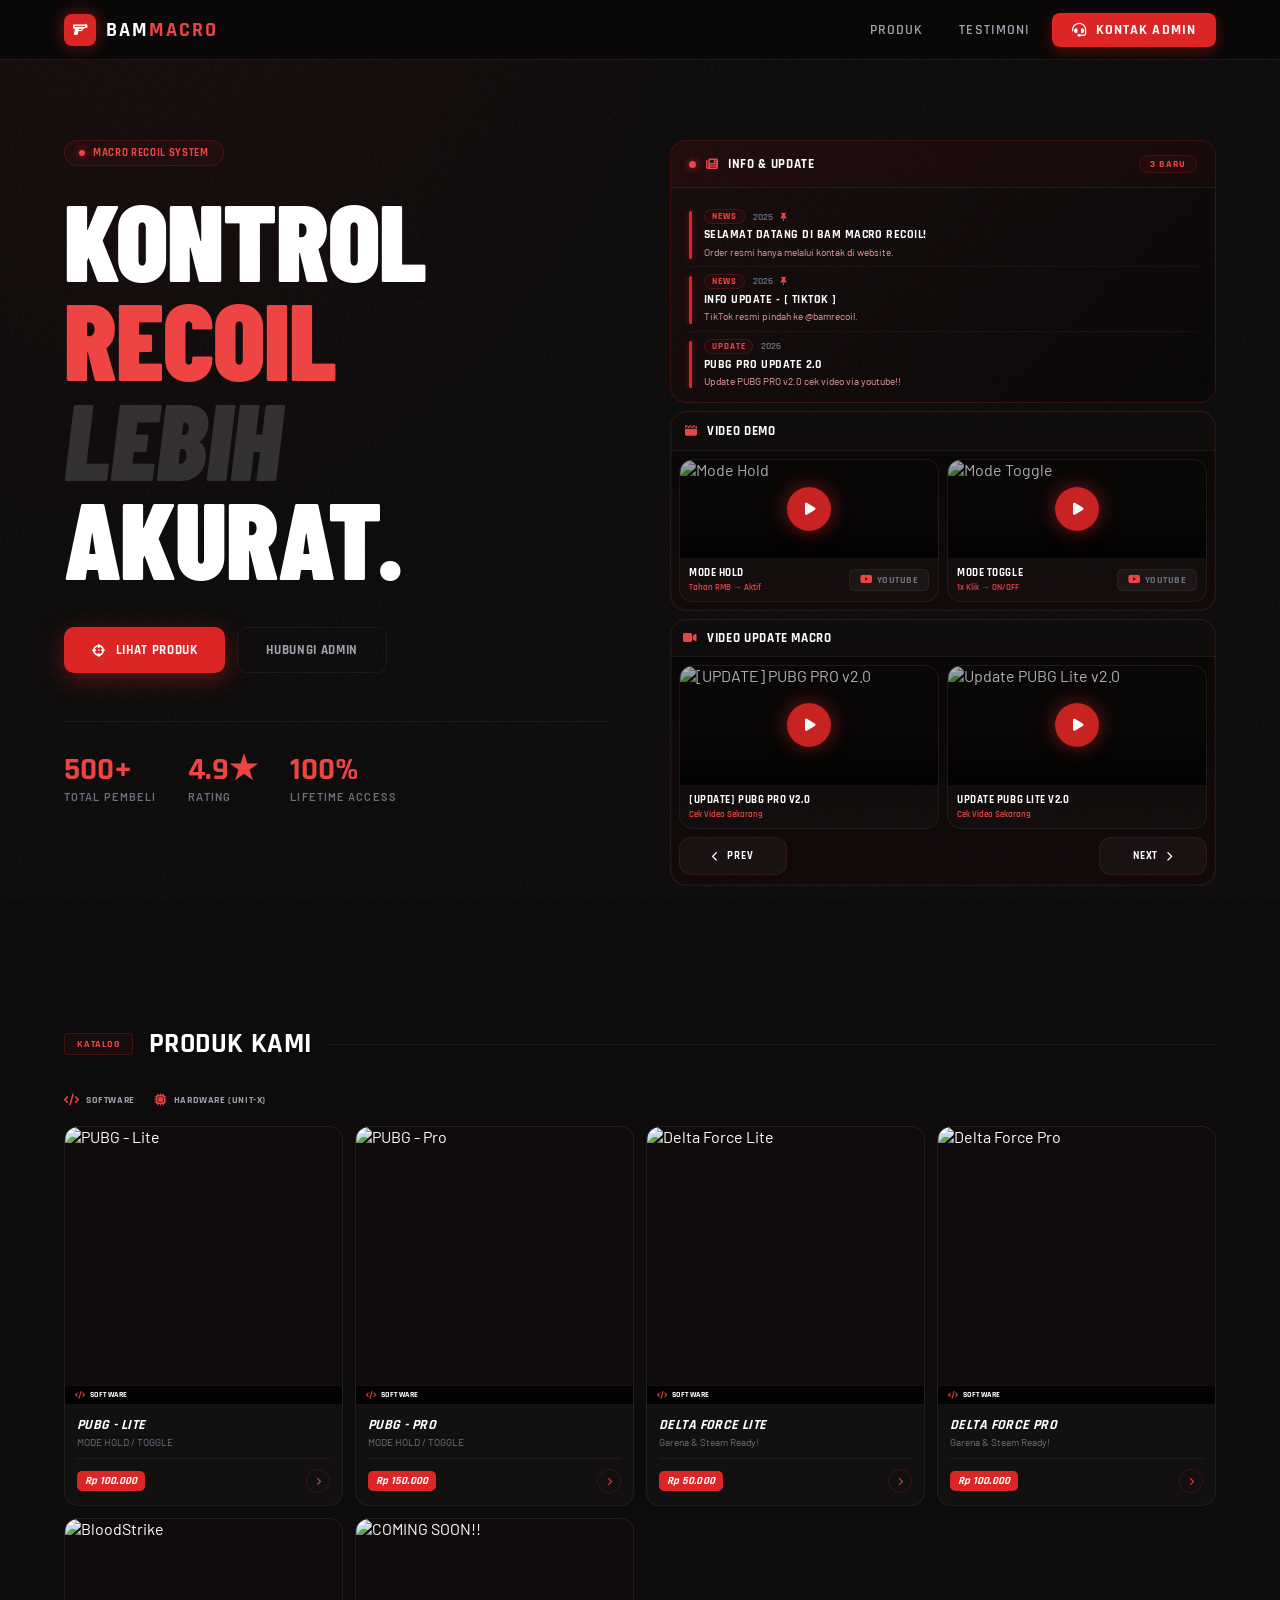
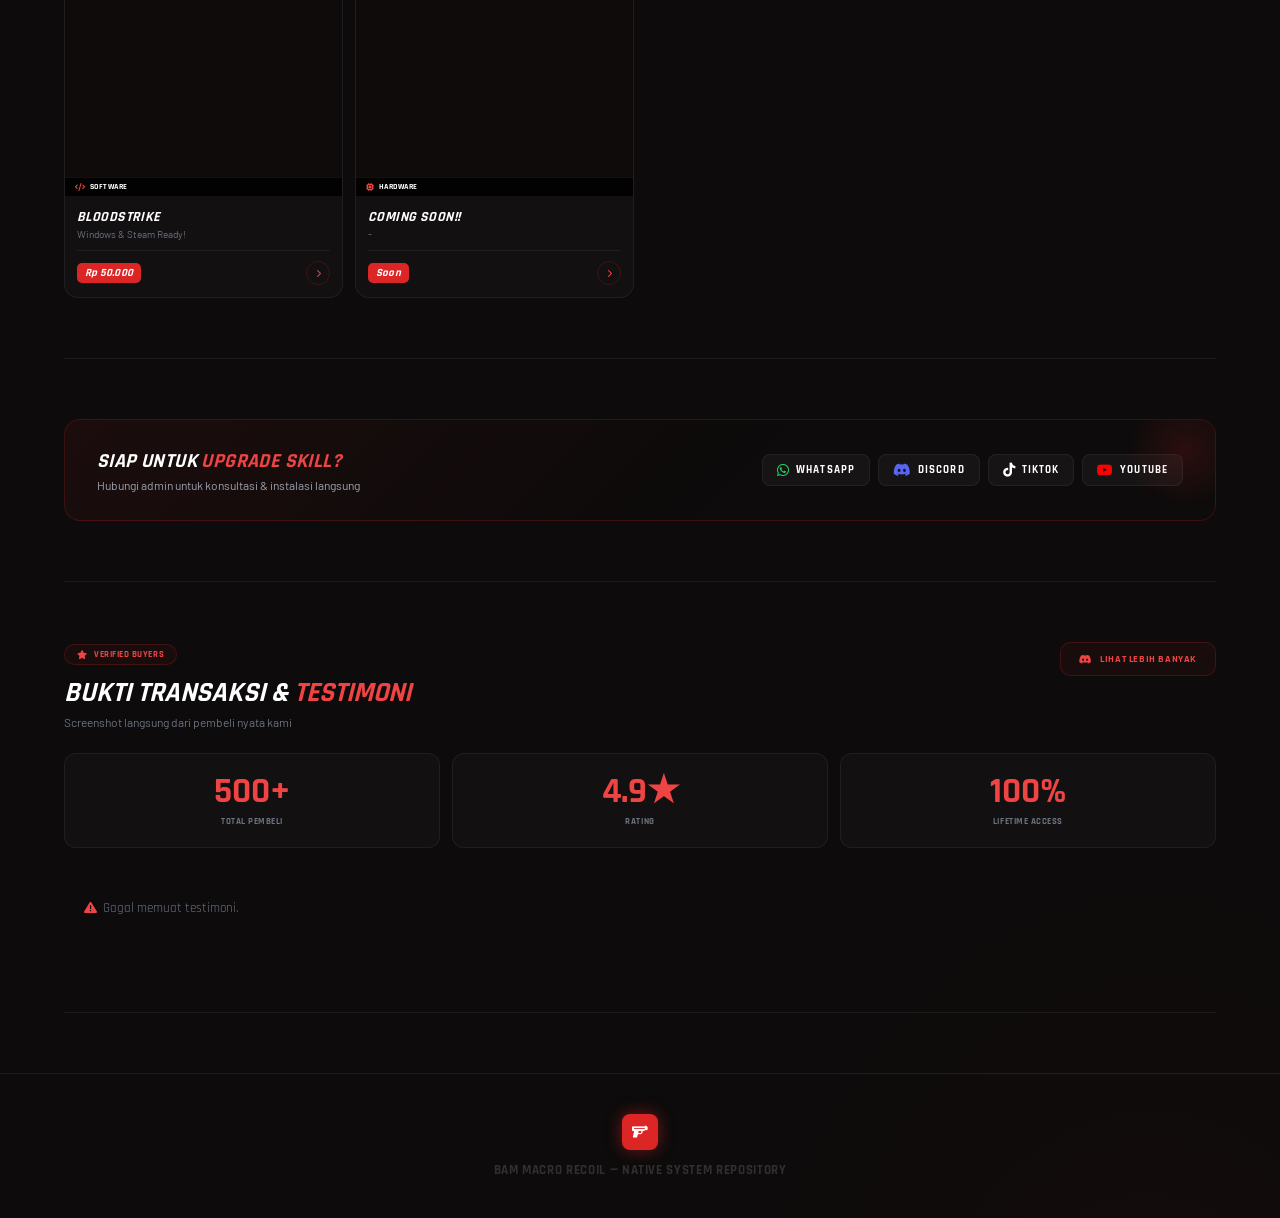
==== index.html @ c399d3e1 "Add files via upload" ====
<!DOCTYPE html>
<html lang="id">
<head>
    <meta charset="UTF-8">
    <meta name="viewport" content="width=device-width, initial-scale=1.0">
    <title>BAM MACRO RECOIL</title>
    <link rel="stylesheet" href="https://cdnjs.cloudflare.com/ajax/libs/font-awesome/6.5.1/css/all.min.css">
    <link rel="preconnect" href="https://fonts.googleapis.com">
    <link href="https://fonts.googleapis.com/css2?family=Rajdhani:wght@400;500;600;700&family=Barlow+Condensed:ital,wght@0,400;0,700;0,900;1,400;1,700;1,900&family=Barlow:wght@400;500;600;700&display=swap" rel="stylesheet">
    <style>
        :root {
            --bg:        #0d0b0b;
            --bg2:       #120e0e;
            --bg3:       #1a1010;
            --red:       #dc2626;
            --red-bright:#ef4444;
            --red-dim:   #991b1b;
            --red-glow:  rgba(220,38,38,0.18);
            --red-border:rgba(220,38,38,0.22);
            --red-subtle:rgba(220,38,38,0.06);
            --white:     #ffffff;
            --gray:      #9ca3af;
            --gray-dim:  #6b7280;
            --card-bg:   rgba(255,255,255,0.025);
            --border:    rgba(255,255,255,0.06);
        }

        * { box-sizing: border-box; margin: 0; padding: 0; }

        html { scroll-behavior: smooth; }

        body {
            background-color: var(--bg);
            background-image:
                radial-gradient(ellipse 80% 50% at 10% -10%, rgba(220,38,38,0.08) 0%, transparent 60%),
                radial-gradient(ellipse 60% 40% at 90% 110%, rgba(153,27,27,0.06) 0%, transparent 60%);
            color: var(--white);
            font-family: 'Barlow', sans-serif;
            min-height: 100vh;
            overflow-x: hidden;
        }

        /* ── NOISE TEXTURE OVERLAY ── */
        body::before {
            content: '';
            position: fixed;
            inset: 0;
            background-image: url("data:image/svg+xml,%3Csvg viewBox='0 0 256 256' xmlns='http://www.w3.org/2000/svg'%3E%3Cfilter id='n'%3E%3CfeTurbulence type='fractalNoise' baseFrequency='0.9' numOctaves='4' stitchTiles='stitch'/%3E%3C/filter%3E%3Crect width='100%25' height='100%25' filter='url(%23n)' opacity='1'/%3E%3C/svg%3E");
            opacity: 0.03;
            pointer-events: none;
            z-index: 0;
        }

        /* ── TYPOGRAPHY ── */
        .font-display { font-family: 'Rajdhani', sans-serif; }

        /* ── NAVBAR ── */
        nav {
            position: fixed;
            top: 0; left: 0; right: 0;
            z-index: 100;
            height: 60px;
            display: flex;
            align-items: center;
            background: rgba(10, 8, 8, 0.92);
            backdrop-filter: blur(20px);
            border-bottom: 1px solid var(--red-border);
        }

        .nav-inner {
            max-width: 1200px;
            margin: 0 auto;
            padding: 0 24px;
            width: 100%;
            display: flex;
            align-items: center;
            justify-content: space-between;
        }

        .nav-logo {
            display: flex;
            align-items: center;
            gap: 10px;
            text-decoration: none;
        }

        .logo-icon {
            width: 32px; height: 32px;
            background: var(--red);
            border-radius: 8px;
            display: flex; align-items: center; justify-content: center;
            box-shadow: 0 0 16px rgba(220,38,38,0.5);
        }

        .logo-text {
            font-family: 'Rajdhani', sans-serif;
            font-weight: 700;
            font-size: 20px;
            letter-spacing: 0.1em;
            text-transform: uppercase;
            color: #fff;
        }

        .logo-text span { color: var(--red-bright); }

        .nav-links {
            display: flex;
            align-items: center;
            gap: 8px;
        }

        .nav-link {
            font-family: 'Rajdhani', sans-serif;
            font-weight: 600;
            font-size: 14px;
            letter-spacing: 0.08em;
            text-transform: uppercase;
            color: var(--gray);
            text-decoration: none;
            padding: 6px 14px;
            border-radius: 6px;
            transition: all 0.2s;
        }

        .nav-link:hover { color: #fff; background: rgba(255,255,255,0.05); }

        .nav-cta {
            font-family: 'Rajdhani', sans-serif;
            font-weight: 700;
            font-size: 14px;
            letter-spacing: 0.08em;
            text-transform: uppercase;
            background: var(--red);
            color: #fff;
            border: none;
            padding: 8px 20px;
            border-radius: 8px;
            cursor: pointer;
            transition: all 0.2s;
            display: flex; align-items: center; gap: 8px;
            box-shadow: 0 4px 14px rgba(220,38,38,0.35);
        }

        .nav-cta:hover {
            background: var(--red-bright);
            box-shadow: 0 4px 20px rgba(220,38,38,0.5);
            transform: translateY(-1px);
        }

        /* ── HERO ── */
        .hero {
            position: relative;
            padding: 140px 24px 80px;
            max-width: 1200px;
            margin: 0 auto;
            display: grid;
            grid-template-columns: 1fr 1fr;
            gap: 60px;
            align-items: start;
        }

        @media (max-width: 768px) {
            .hero { grid-template-columns: 1fr; padding: 100px 16px 60px; gap: 40px; }
            .hero-visual { display: none; }
            nav .nav-link { display: none; }
        }

        .hero-eyebrow {
            display: inline-flex;
            align-items: center;
            gap: 8px;
            font-family: 'Rajdhani', sans-serif;
            font-weight: 700;
            font-size: 11px;
            letter-spacing: 0.06em;
            text-transform: uppercase;
            color: var(--red-bright);
            background: var(--red-subtle);
            border: 1px solid var(--red-border);
            padding: 5px 14px;
            border-radius: 99px;
            margin-bottom: 24px;
        }

        .hero-eyebrow .dot {
            width: 6px; height: 6px;
            border-radius: 50%;
            background: var(--red-bright);
            box-shadow: 0 0 8px var(--red);
            animation: blink 1.4s ease infinite;
        }

        @keyframes blink { 0%,100%{opacity:1} 50%{opacity:0.3} }

        .hero-title {
            font-family: 'Barlow Condensed', sans-serif;
            font-weight: 900;
            font-size: clamp(62px, 8.5vw, 108px);
            line-height: 0.92;
            text-transform: uppercase;
            letter-spacing: -0.01em;
            margin-bottom: 40px;
        }

        .hero-title .line-red { color: var(--red-bright); display: block; }
        .hero-title .line-dim { color: rgba(255,255,255,0.15); display: block; font-style: italic; }

        .hero-desc {
            font-size: 15px;
            line-height: 1.7;
            color: var(--gray);
            margin-bottom: 0;
            max-width: 420px;
        }

        .hero-actions {
            display: flex;
            gap: 12px;
            flex-wrap: wrap;
        }

        .btn-primary {
            font-family: 'Rajdhani', sans-serif;
            font-weight: 700;
            font-size: 13px;
            letter-spacing: 0.05em;
            text-transform: uppercase;
            background: var(--red);
            color: #fff;
            border: none;
            padding: 14px 28px;
            border-radius: 10px;
            cursor: pointer;
            transition: all 0.2s;
            display: flex; align-items: center; gap: 10px;
            box-shadow: 0 6px 24px rgba(220,38,38,0.4);
        }

        .btn-primary:hover {
            background: var(--red-bright);
            transform: translateY(-2px);
            box-shadow: 0 8px 30px rgba(220,38,38,0.55);
        }

        .btn-ghost {
            font-family: 'Rajdhani', sans-serif;
            font-weight: 700;
            font-size: 13px;
            letter-spacing: 0.05em;
            text-transform: uppercase;
            background: transparent;
            color: var(--gray);
            border: 1px solid var(--border);
            padding: 14px 28px;
            border-radius: 10px;
            cursor: pointer;
            transition: all 0.2s;
        }

        .btn-ghost:hover { border-color: rgba(255,255,255,0.2); color: #fff; }

        .hero-stats {
            display: flex;
            gap: 32px;
            margin-top: 48px;
            padding-top: 32px;
            border-top: 1px solid var(--border);
        }

        .hero-stat-num {
            font-family: 'Rajdhani', sans-serif;
            font-weight: 700;
            font-size: 32px;
            color: var(--red-bright);
            line-height: 1;
        }

        .hero-stat-label {
            font-size: 11px;
            color: var(--gray-dim);
            text-transform: uppercase;
            letter-spacing: 0.1em;
            font-weight: 600;
            margin-top: 4px;
        }

        /* Hero Visual */
        .hero-visual {
            position: relative;
            display: flex;
            align-items: center;
            justify-content: center;
        }

        .hero-visual-ring {
            width: 420px; height: 420px;
            border-radius: 50%;
            border: 1px solid var(--red-border);
            position: relative;
            display: flex; align-items: center; justify-content: center;
            animation: spin 20s linear infinite;
        }

        @keyframes spin { to { transform: rotate(360deg); } }

        .hero-visual-ring::before {
            content: '';
            position: absolute;
            inset: 20px;
            border-radius: 50%;
            border: 1px dashed rgba(220,38,38,0.1);
        }

        .hero-visual-center {
            width: 260px; height: 260px;
            border-radius: 50%;
            background: radial-gradient(circle, rgba(220,38,38,0.12) 0%, transparent 70%);
            border: 1px solid var(--red-border);
            display: flex; align-items: center; justify-content: center;
            animation: spin 20s linear infinite reverse;
            flex-direction: column;
            gap: 8px;
        }

        .hero-visual-icon {
            font-size: 56px;
            color: var(--red);
            text-shadow: 0 0 30px rgba(220,38,38,0.6);
        }

        .hero-visual-label {
            font-family: 'Rajdhani', sans-serif;
            font-weight: 700;
            font-size: 11px;
            letter-spacing: 0.08em;
            text-transform: uppercase;
            color: var(--red-bright);
        }

        .hero-orbit-dot {
            position: absolute;
            width: 10px; height: 10px;
            border-radius: 50%;
            background: var(--red);
            box-shadow: 0 0 12px var(--red);
        }

        /* ── MAIN CONTAINER ── */
        .container {
            max-width: 1200px;
            margin: 0 auto;
            padding: 0 24px;
            position: relative;
            z-index: 1;
        }

        /* ── SECTION HEADER ── */
        .section-header {
            display: flex;
            align-items: center;
            gap: 16px;
            margin-bottom: 32px;
        }

        .section-tag {
            font-family: 'Rajdhani', sans-serif;
            font-weight: 700;
            font-size: 10px;
            letter-spacing: 0.08em;
            text-transform: uppercase;
            color: var(--red-bright);
            background: var(--red-subtle);
            border: 1px solid var(--red-border);
            padding: 4px 12px;
            border-radius: 4px;
        }

        .section-title {
            font-family: 'Rajdhani', sans-serif;
            font-weight: 700;
            font-size: 28px;
            text-transform: uppercase;
            letter-spacing: 0.02em;
        }

        .section-line {
            flex: 1;
            height: 1px;
            background: var(--border);
        }

        /* ── DIVIDER ── */
        .divider {
            border: none;
            border-top: 1px solid var(--border);
            margin: 0;
        }

        /* ── SECTION WRAPPER ── */
        .section {
            padding: 60px 0;
            border-bottom: 1px solid var(--border);
        }

        /* ── ACCORDION ── */
        .accordion {
            border: 1px solid var(--red-border);
            border-radius: 12px;
            overflow: hidden;
            margin-bottom: 8px;
        }

        .accordion-trigger {
            width: 100%;
            background: var(--red-subtle);
            border: none;
            padding: 14px 18px;
            display: flex;
            align-items: center;
            justify-content: space-between;
            cursor: pointer;
            transition: background 0.2s;
        }

        .accordion-trigger:hover { background: rgba(220,38,38,0.09); }

        .accordion-trigger-left {
            display: flex;
            align-items: center;
            gap: 10px;
        }

        .accordion-trigger-left span {
            font-family: 'Rajdhani', sans-serif;
            font-weight: 700;
            font-size: 12px;
            letter-spacing: 0.06em;
            text-transform: uppercase;
            color: #fff;
        }

        .acc-icon { color: var(--red-bright); font-size: 11px; }
        .acc-chevron { color: #6b7280; font-size: 10px; transition: transform 0.3s; }

        .acc-badge {
            font-size: 8px;
            font-weight: 700;
            padding: 2px 8px;
            border-radius: 99px;
            background: var(--red-subtle);
            border: 1px solid var(--red-border);
            color: var(--red-bright);
            font-family: 'Rajdhani', sans-serif;
            letter-spacing: 0.1em;
            text-transform: uppercase;
        }

        .accordion-body {
            display: none;
            border-top: 1px solid var(--red-border);
        }

        /* ── PRODUCT GRID ── */
        .product-grid {
            display: grid;
            grid-template-columns: repeat(2, 1fr);
            gap: 12px;
        }

        @media (min-width: 640px) { .product-grid { grid-template-columns: repeat(3, 1fr); } }
        @media (min-width: 1024px) { .product-grid { grid-template-columns: repeat(4, 1fr); } }

        .product-card {
            background: var(--card-bg);
            border: 1px solid var(--border);
            border-radius: 14px;
            overflow: hidden;
            cursor: pointer;
            transition: all 0.25s ease;
            position: relative;
        }

        .product-card::before {
            content: '';
            position: absolute;
            inset: 0;
            border-radius: 14px;
            opacity: 0;
            background: linear-gradient(135deg, rgba(220,38,38,0.08) 0%, transparent 60%);
            transition: opacity 0.25s;
            pointer-events: none;
            z-index: 1;
        }

        .product-card:hover {
            border-color: var(--red-border);
            transform: translateY(-4px);
            box-shadow: 0 12px 40px rgba(220,38,38,0.12);
        }

        .product-card:hover::before { opacity: 1; }

        .product-img-wrap {
            width: 100%;
            aspect-ratio: 1;
            overflow: hidden;
            background: #0f0b0b;
            position: relative;
        }

        .product-img-wrap img {
            width: 100%; height: 100%;
            object-fit: cover;
            transition: transform 0.4s ease;
        }

        .product-card:hover .product-img-wrap img { transform: scale(1.07); }

        .product-type-strip {
            position: absolute;
            bottom: 0; left: 0; right: 0;
            padding: 4px 10px;
            display: flex; align-items: center; gap: 5px;
            backdrop-filter: blur(8px);
            background: rgba(0,0,0,0.75);
            border-top: 1px solid rgba(255,255,255,0.06);
        }

        .product-type-strip span {
            font-family: 'Rajdhani', sans-serif;
            font-weight: 700;
            font-size: 8px;
            letter-spacing: 0.06em;
            text-transform: uppercase;
            color: #fff;
        }

        .product-body { padding: 12px; }

        .product-name {
            font-family: 'Rajdhani', sans-serif;
            font-weight: 700;
            font-size: 14px;
            text-transform: uppercase;
            letter-spacing: 0.03em;
            color: #fff;
            margin-bottom: 2px;
            font-style: italic;
        }

        .product-subtitle {
            font-size: 10px;
            color: var(--gray-dim);
            margin-bottom: 10px;
        }

        .product-footer {
            display: flex;
            align-items: center;
            justify-content: space-between;
            padding-top: 10px;
            border-top: 1px solid var(--border);
        }

        .product-price {
            font-family: 'Rajdhani', sans-serif;
            font-weight: 700;
            font-size: 11px;
            letter-spacing: 0.02em;
            background: var(--red);
            color: #fff;
            padding: 3px 8px;
            border-radius: 5px;
            font-style: italic;
        }

        .product-arrow {
            width: 24px; height: 24px;
            border: 1px solid var(--red-border);
            border-radius: 50%;
            display: flex; align-items: center; justify-content: center;
            color: var(--red-bright);
            font-size: 8px;
            transition: all 0.2s;
        }

        .product-card:hover .product-arrow {
            background: var(--red);
            border-color: var(--red);
            color: #fff;
        }

        /* ── UPGRADE CTA BANNER ── */
        .upgrade-banner {
            display: flex;
            flex-direction: column;
            gap: 16px;
            align-items: flex-start;
            padding: 28px 32px;
            border-radius: 16px;
            background: linear-gradient(135deg, rgba(220,38,38,0.07) 0%, transparent 60%);
            border: 1px solid var(--red-border);
            position: relative;
            overflow: hidden;
        }

        @media (min-width: 640px) {
            .upgrade-banner { flex-direction: row; align-items: center; justify-content: space-between; }
        }

        .upgrade-banner::before {
            content: '';
            position: absolute;
            top: -30px; right: -30px;
            width: 120px; height: 120px;
            border-radius: 50%;
            background: radial-gradient(circle, rgba(220,38,38,0.15) 0%, transparent 70%);
        }

        .upgrade-title {
            font-family: 'Rajdhani', sans-serif;
            font-weight: 700;
            font-size: 20px;
            text-transform: uppercase;
            font-style: italic;
            letter-spacing: 0.02em;
        }

        .upgrade-title span { color: var(--red-bright); }
        .upgrade-sub { font-size: 12px; color: var(--gray); margin-top: 4px; }

        .social-pills {
            display: flex;
            flex-wrap: wrap;
            gap: 8px;
        }

        .social-pill {
            display: flex;
            align-items: center;
            gap: 7px;
            padding: 8px 14px;
            border-radius: 8px;
            background: rgba(255,255,255,0.04);
            border: 1px solid var(--border);
            cursor: pointer;
            transition: all 0.2s;
        }

        .social-pill:hover {
            border-color: var(--red-border);
            background: var(--red-subtle);
            transform: translateY(-1px);
        }

        .social-pill span {
            font-family: 'Rajdhani', sans-serif;
            font-weight: 700;
            font-size: 11px;
            letter-spacing: 0.1em;
            text-transform: uppercase;
            color: #fff;
        }

        /* ── STATS GRID ── */
        .stats-grid {
            display: grid;
            grid-template-columns: repeat(3, 1fr);
            gap: 12px;
            margin-bottom: 32px;
        }

        .stat-card {
            padding: 20px;
            border-radius: 12px;
            text-align: center;
            background: var(--card-bg);
            border: 1px solid var(--border);
            transition: border-color 0.2s;
        }

        .stat-card:hover { border-color: var(--red-border); }

        .stat-num {
            font-family: 'Rajdhani', sans-serif;
            font-weight: 700;
            font-size: 36px;
            color: var(--red-bright);
            line-height: 1;
        }

        .stat-label {
            font-family: 'Rajdhani', sans-serif;
            font-weight: 700;
            font-size: 9px;
            letter-spacing: 0.06em;
            text-transform: uppercase;
            color: var(--gray-dim);
            margin-top: 6px;
        }

        /* ── TESTIMONIAL SCROLL ── */
        .testi-scroll {
            display: flex;
            gap: 14px;
            overflow-x: auto;
            padding-bottom: 16px;
            scroll-snap-type: x mandatory;
            scrollbar-width: thin;
            scrollbar-color: var(--red-dim) transparent;
        }

        .testi-scroll::-webkit-scrollbar { height: 4px; }
        .testi-scroll::-webkit-scrollbar-thumb { background: var(--red-dim); border-radius: 10px; }

        .testi-card {
            min-width: 220px;
            max-width: 220px;
            height: 190px;
            flex-shrink: 0;
            scroll-snap-align: start;
            border-radius: 12px;
            overflow: hidden;
            border: 1px solid var(--border);
            position: relative;
            cursor: pointer;
            transition: all 0.25s ease;
        }

        .testi-card:hover {
            border-color: var(--red-border);
            transform: scale(1.02);
        }

        .testi-card img {
            width: 100%;
            height: 100%;
            object-fit: cover;
            object-position: top;
        }

        .testi-overlay {
            position: absolute;
            inset: 0;
            background: linear-gradient(to top, rgba(0,0,0,0.8) 0%, transparent 55%);
            pointer-events: none;
        }

        .testi-info {
            position: absolute;
            bottom: 0; left: 0; right: 0;
            padding: 10px 12px;
        }

        .testi-verified {
            display: flex;
            align-items: center;
            gap: 5px;
            margin-bottom: 4px;
        }

        .testi-verified-dot {
            width: 5px; height: 5px;
            border-radius: 50%;
            background: var(--red-bright);
            box-shadow: 0 0 6px var(--red);
        }

        .testi-verified span {
            font-family: 'Rajdhani', sans-serif;
            font-weight: 700;
            font-size: 8px;
            letter-spacing: 0.06em;
            text-transform: uppercase;
            color: #fff;
        }

        .testi-stars { display: flex; gap: 2px; }

        .testi-zoom {
            position: absolute;
            top: 10px; right: 10px;
            width: 26px; height: 26px;
            background: rgba(0,0,0,0.6);
            border-radius: 7px;
            display: flex; align-items: center; justify-content: center;
            border: 1px solid rgba(255,255,255,0.1);
        }

        /* ── LIGHTBOX ── */
        .lightbox {
            position: fixed;
            inset: 0;
            background: rgba(0,0,0,0.97);
            z-index: 200;
            display: none;
            align-items: center;
            justify-content: center;
            cursor: zoom-out;
        }

        .lightbox.active { display: flex; }

        .lightbox img {
            max-width: 90%;
            max-height: 88vh;
            border-radius: 10px;
        }

        /* ── FOOTER ── */
        footer {
            padding: 40px 24px;
            text-align: center;
            border-top: 1px solid var(--red-border);
        }

        .footer-brand {
            font-family: 'Rajdhani', sans-serif;
            font-weight: 700;
            font-size: 13px;
            letter-spacing: 0.05em;
            text-transform: uppercase;
            color: rgba(255,255,255,0.15);
        }

        /* ── MODAL BASE ── */
        .modal-overlay {
            position: fixed;
            inset: 0;
            z-index: 110;
            background: rgba(0,0,0,0.93);
            backdrop-filter: blur(12px);
            display: none;
            align-items: center;
            justify-content: center;
            padding: 16px;
            overflow-y: auto;
        }

        .modal-overlay.open { display: flex; }

        @keyframes modalIn {
            from { opacity: 0; transform: translateY(20px) scale(0.97); }
            to   { opacity: 1; transform: none; }
        }

        .modal-box {
            background: #150f0f;
            border: 1px solid var(--red-border);
            border-radius: 18px;
            overflow: hidden;
            width: 100%;
            max-width: 560px;
            position: relative;
            animation: modalIn 0.3s ease;
            my: auto;
        }

        .modal-close {
            position: absolute;
            top: 14px; right: 14px;
            z-index: 10;
            width: 32px; height: 32px;
            border-radius: 50%;
            background: rgba(255,255,255,0.06);
            border: 1px solid var(--red-border);
            color: #fff;
            font-size: 12px;
            cursor: pointer;
            display: flex; align-items: center; justify-content: center;
            transition: all 0.2s;
        }

        .modal-close:hover { background: var(--red); }

        /* Detail Modal specifics */
        .modal-header {
            padding: 20px 20px 16px;
            border-bottom: 1px solid var(--border);
            display: flex;
            align-items: flex-start;
            justify-content: space-between;
        }

        .modal-tag-pill {
            display: inline-block;
            font-family: 'Rajdhani', sans-serif;
            font-weight: 700;
            font-size: 9px;
            letter-spacing: 0.06em;
            text-transform: uppercase;
            padding: 3px 10px;
            border-radius: 99px;
            background: var(--red-subtle);
            border: 1px solid var(--red-border);
            color: var(--red-bright);
            margin-bottom: 6px;
        }

        .modal-title {
            font-family: 'Rajdhani', sans-serif;
            font-weight: 700;
            font-size: 20px;
            text-transform: uppercase;
            font-style: italic;
            letter-spacing: 0.02em;
        }

        .modal-price {
            font-family: 'Rajdhani', sans-serif;
            font-weight: 700;
            font-size: 18px;
            color: var(--red-bright);
            font-style: italic;
            white-space: nowrap;
        }

        .modal-lifetime {
            display: flex;
            align-items: center;
            gap: 5px;
            justify-content: flex-end;
            margin-top: 4px;
        }

        .modal-lifetime span {
            font-family: 'Rajdhani', sans-serif;
            font-weight: 700;
            font-size: 8px;
            letter-spacing: 0.06em;
            text-transform: uppercase;
            color: var(--red-bright);
        }

        .modal-video-wrap { border-bottom: 1px solid var(--border); }

        .modal-info-grid {
            display: grid;
            grid-template-columns: 1fr;
            border-bottom: 1px solid var(--border);
        }

        @media (min-width: 500px) { .modal-info-grid { grid-template-columns: repeat(3,1fr); } }

        .modal-info-col {
            padding: 16px;
            border-bottom: 1px solid var(--border);
        }

        @media (min-width: 500px) {
            .modal-info-col { border-bottom: none; border-right: 1px solid var(--border); }
            .modal-info-col:last-child { border-right: none; }
        }

        .modal-info-label {
            display: flex;
            align-items: center;
            gap: 6px;
            margin-bottom: 10px;
        }

        .modal-info-label span {
            font-family: 'Rajdhani', sans-serif;
            font-weight: 700;
            font-size: 9px;
            letter-spacing: 0.06em;
            text-transform: uppercase;
            color: var(--red-bright);
        }

        .modal-info-text {
            font-size: 11px;
            color: #9ca3af;
            line-height: 1.65;
        }

        .modal-info-list { list-style: none; display: flex; flex-direction: column; gap: 6px; }

        .modal-info-list li {
            display: flex;
            align-items: flex-start;
            gap: 7px;
            font-size: 11px;
            color: #9ca3af;
        }

        .modal-info-list li .ico { color: var(--red-bright); font-size: 8px; margin-top: 2px; }

        .modal-cta {
            padding: 16px;
            display: flex;
            gap: 10px;
        }

        .modal-btn-order {
            flex: 1;
            padding: 12px;
            background: var(--red);
            border: none;
            border-radius: 10px;
            color: #fff;
            font-family: 'Rajdhani', sans-serif;
            font-weight: 700;
            font-size: 12px;
            letter-spacing: 0.05em;
            text-transform: uppercase;
            cursor: pointer;
            transition: all 0.2s;
            display: flex; align-items: center; justify-content: center; gap: 8px;
            box-shadow: 0 4px 16px rgba(220,38,38,0.3);
        }

        .modal-btn-order:hover { background: var(--red-bright); }

        .modal-btn-wa {
            width: 46px;
            border-radius: 10px;
            background: rgba(255,255,255,0.04);
            border: 1px solid var(--border);
            cursor: pointer;
            display: flex; align-items: center; justify-content: center;
            color: #25d366;
            font-size: 18px;
            transition: all 0.2s;
        }

        .modal-btn-wa:hover { background: rgba(37,211,102,0.1); border-color: rgba(37,211,102,0.3); }

        /* Contact Modal */
        .contact-modal-box {
            background: #150f0f;
            border: 1px solid var(--red-border);
            border-radius: 18px;
            padding: 36px;
            width: 100%;
            max-width: 420px;
            position: relative;
            animation: modalIn 0.3s ease;
        }

        .contact-title {
            font-family: 'Rajdhani', sans-serif;
            font-weight: 700;
            font-size: 26px;
            text-transform: uppercase;
            font-style: italic;
            text-align: center;
            margin-bottom: 28px;
        }

        .social-link-row {
            display: flex;
            align-items: center;
            gap: 14px;
            padding: 14px 18px;
            border-radius: 12px;
            background: var(--card-bg);
            border: 1px solid var(--border);
            cursor: pointer;
            transition: all 0.2s;
            margin-bottom: 10px;
        }

        .social-link-row:hover {
            background: var(--red-subtle);
            border-color: var(--red-border);
            transform: translateX(4px);
        }

        .social-link-icon {
            width: 38px; height: 38px;
            border-radius: 10px;
            display: flex; align-items: center; justify-content: center;
            font-size: 18px;
            flex-shrink: 0;
        }

        .social-link-name {
            font-family: 'Rajdhani', sans-serif;
            font-weight: 700;
            font-size: 13px;
            letter-spacing: 0.08em;
            text-transform: uppercase;
            color: #fff;
        }

        /* ── NEWS CARDS ── */
        .news-item {
            border-radius: 12px;
            overflow: hidden;
            border: 1px solid var(--red-border);
            background: linear-gradient(135deg, var(--red-subtle) 0%, rgba(0,0,0,0.3) 100%);
            padding: 14px 16px;
            position: relative;
            margin-bottom: 8px;
        }

        .news-item::before {
            content: '';
            position: absolute;
            left: 0; top: 0; bottom: 0;
            width: 3px;
            background: var(--red);
            box-shadow: 0 0 8px rgba(220,38,38,0.6);
        }

        .news-item.pinned { padding-left: 20px; }

        .news-top {
            display: flex;
            align-items: center;
            justify-content: space-between;
            margin-bottom: 10px;
        }

        .news-tag-pill {
            display: inline-flex;
            align-items: center;
            gap: 5px;
            font-family: 'Rajdhani', sans-serif;
            font-weight: 700;
            font-size: 8px;
            letter-spacing: 0.06em;
            text-transform: uppercase;
            padding: 3px 10px;
            border-radius: 99px;
            background: var(--red-subtle);
            border: 1px solid var(--red-border);
            color: var(--red-bright);
        }

        .news-date {
            font-family: 'Rajdhani', sans-serif;
            font-weight: 700;
            font-size: 10px;
            color: var(--red-bright);
        }

        .news-pinned-badge {
            display: inline-flex;
            align-items: center;
            gap: 4px;
            font-family: 'Rajdhani', sans-serif;
            font-weight: 700;
            font-size: 8px;
            letter-spacing: 0.05em;
            text-transform: uppercase;
            padding: 2px 8px;
            border-radius: 99px;
            background: var(--red-subtle);
            border: 1px solid var(--red-border);
            color: var(--red-bright);
        }

        .news-title {
            font-family: 'Rajdhani', sans-serif;
            font-weight: 700;
            font-size: 15px;
            text-transform: uppercase;
            font-style: italic;
            color: #fff;
            letter-spacing: 0.02em;
            margin-bottom: 6px;
            line-height: 1.3;
        }

        .news-desc { font-size: 12px; color: #ef9f9f; line-height: 1.6; }

        /* ── TECH GRID ── */
        .tech-features {
            display: grid;
            grid-template-columns: repeat(2, 1fr);
            gap: 8px;
            padding: 16px;
        }

        @media (min-width: 640px) { .tech-features { grid-template-columns: repeat(4, 1fr); } }

        .tech-feature-item {
            display: flex;
            align-items: center;
            gap: 10px;
            padding: 12px;
            border-radius: 10px;
            background: var(--card-bg);
            border: 1px solid var(--border);
        }

        .tech-feature-item i { color: var(--red-bright); font-size: 14px; }

        .tech-feature-title {
            font-family: 'Rajdhani', sans-serif;
            font-weight: 700;
            font-size: 11px;
            text-transform: uppercase;
            color: #fff;
        }

        .tech-feature-sub { font-size: 9px; color: var(--gray-dim); margin-top: 1px; }

        .tech-modes {
            display: grid;
            grid-template-columns: 1fr 1fr;
            gap: 8px;
            padding: 0 16px 16px;
        }

        .tech-mode-card {
            border-radius: 10px;
            overflow: hidden;
            background: var(--card-bg);
            border: 1px solid var(--border);
        }

        .tech-mode-header {
            display: flex;
            align-items: center;
            gap: 8px;
            padding: 10px 12px;
            background: var(--red-subtle);
            border-bottom: 1px solid var(--border);
        }

        .tech-mode-header i { color: var(--red-bright); font-size: 11px; }

        .tech-mode-name {
            font-family: 'Rajdhani', sans-serif;
            font-weight: 700;
            font-size: 11px;
            text-transform: uppercase;
            font-style: italic;
            color: #fff;
            flex: 1;
        }

        .tech-mode-badge {
            font-family: 'Rajdhani', sans-serif;
            font-weight: 700;
            font-size: 7px;
            padding: 2px 7px;
            border-radius: 99px;
            background: var(--red-subtle);
            border: 1px solid var(--red-border);
            color: var(--red-bright);
            letter-spacing: 0.1em;
            text-transform: uppercase;
        }

        .tech-mode-body {
            padding: 10px 12px;
            font-size: 10px;
            color: var(--gray);
            line-height: 1.6;
        }

        /* Macro videos section */
        .macro-video-wrap {
            position: relative;
            width: 100%;
            padding-bottom: 56.25%;
            overflow: hidden;
            background: #000;
        }

        .macro-video-wrap img {
            position: absolute;
            inset: 0; width: 100%; height: 100%;
            object-fit: cover;
            opacity: 0.55;
            transition: opacity 0.25s;
        }

        .macro-video-wrap:hover img { opacity: 0.75; }

        /* Utilities */
        .text-red { color: var(--red-bright); }
        .pulse-dot {
            width: 7px; height: 7px;
            border-radius: 50%;
            background: var(--red-bright);
            box-shadow: 0 0 8px var(--red);
            animation: blink 1.4s ease infinite;
        }

        /* ── HERO HIGHLIGHT STRIP ── */
        .hero-highlight-strip {
            max-width: 1200px;
            margin: 0 auto;
            padding: 0 24px 60px;
            display: none;
            grid-template-columns: 1fr;
            gap: 16px;
        }

        @media (max-width: 768px) {
            .hero-highlight-strip { padding: 0 16px 48px; }
        }

        .highlight-card {
            border-radius: 16px;
            border: 1px solid var(--red-border);
            background: linear-gradient(135deg, rgba(220,38,38,0.05) 0%, rgba(0,0,0,0.3) 100%);
            overflow: hidden;
        }

        .highlight-card-header {
            display: flex;
            align-items: center;
            gap: 10px;
            padding: 14px 18px;
            border-bottom: 1px solid var(--red-border);
            background: rgba(220,38,38,0.04);
        }

        .highlight-card-title {
            font-family: 'Rajdhani', sans-serif;
            font-weight: 700;
            font-size: 13px;
            letter-spacing: 0.05em;
            text-transform: uppercase;
            color: #fff;
            flex: 1;
        }

        .highlight-card-badge {
            font-family: 'Rajdhani', sans-serif;
            font-weight: 700;
            font-size: 10px;
            letter-spacing: 0.1em;
            text-transform: uppercase;
            padding: 2px 10px;
            border-radius: 99px;
            background: var(--red-subtle);
            border: 1px solid var(--red-border);
            color: var(--red-bright);
        }

        .highlight-card-body { padding: 14px 18px; }

        .hero-info-card {
            min-height: 0;
        }

        .hero-side-stack {
            display: flex;
            flex-direction: column;
            height: 100%;
            justify-content: flex-start;
            gap: 8px;
        }

        .hero-mini-demo {
            flex: 0 0 auto;
            border-radius: 16px;
            border: 1px solid rgba(255,255,255,0.08);
            background: linear-gradient(180deg, rgba(9,7,7,0.94) 0%, rgba(18,10,10,0.92) 100%);
            box-shadow: inset 0 0 0 1px rgba(220,38,38,0.08);
            overflow: hidden;
        }

        .hero-mini-demo-header {
            display: flex;
            align-items: center;
            gap: 10px;
            padding: 11px 14px;
            border-bottom: 1px solid rgba(255,255,255,0.06);
            background: rgba(255,255,255,0.02);
        }

        .hero-mini-demo-grid {
            display: grid;
            grid-template-columns: 1fr 1fr;
            gap: 8px;
            padding: 8px;
        }

        .hero-mini-demo-card {
            border-radius: 14px;
            overflow: hidden;
            border: 1px solid rgba(255,255,255,0.06);
            background: rgba(255,255,255,0.02);
            cursor: pointer;
            transition: transform 0.22s ease, border-color 0.22s ease, box-shadow 0.22s ease;
        }

        .hero-mini-demo-card:hover {
            transform: translateY(-2px);
            border-color: rgba(220,38,38,0.32);
            box-shadow: 0 12px 28px rgba(220,38,38,0.12);
        }

        .hero-mini-demo-thumb {
            position: relative;
            width: 100%;
            padding-bottom: 38%;
            overflow: hidden;
            background: #0a0707;
        }

        .hero-mini-demo-thumb img {
            position: absolute;
            inset: 0;
            width: 100%;
            height: 100%;
            object-fit: cover;
            opacity: 0.66;
            transition: transform 0.3s ease, opacity 0.25s ease;
        }

        .hero-mini-demo-card:hover .hero-mini-demo-thumb img {
            transform: scale(1.05);
            opacity: 0.84;
        }

        .hero-mini-demo-body {
            padding: 8px 9px;
            display: flex;
            align-items: center;
            justify-content: space-between;
            gap: 6px;
        }

        .hero-mini-demo-label {
            font-family: 'Rajdhani', sans-serif;
            font-weight: 700;
            font-size: 11px;
            letter-spacing: 0.05em;
            text-transform: uppercase;
            color: #fff;
        }

        .hero-mini-demo-mode {
            margin-top: 2px;
            font-family: 'Rajdhani', sans-serif;
            font-weight: 600;
            font-size: 9px;
            color: var(--red-bright);
        }

        .hero-update-slider {
            flex: 0 0 auto;
            border-radius: 16px;
            border: 1px solid rgba(255,255,255,0.08);
            background: linear-gradient(180deg, rgba(9,7,7,0.94) 0%, rgba(18,10,10,0.92) 100%);
            box-shadow: inset 0 0 0 1px rgba(220,38,38,0.08);
            overflow: hidden;
        }

        .hero-update-slider-header {
            display: flex;
            align-items: center;
            gap: 12px;
            padding: 10px 12px;
            border-bottom: 1px solid rgba(255,255,255,0.06);
            background: rgba(255,255,255,0.02);
        }

        .hero-update-slider-controls {
            display: flex;
            align-items: center;
            justify-content: space-between;
            gap: 12px;
            padding: 0 8px 10px;
        }

        .hero-update-slider-btn {
            min-width: 108px;
            height: 38px;
            border-radius: 12px;
            border: 1px solid rgba(220,38,38,0.18);
            background: rgba(255,255,255,0.04);
            color: #fff;
            display: flex;
            align-items: center;
            justify-content: center;
            gap: 8px;
            cursor: pointer;
            transition: all 0.2s ease;
            font-family: 'Rajdhani', sans-serif;
            font-weight: 700;
            font-size: 11px;
            letter-spacing: 0.08em;
            text-transform: uppercase;
        }

        .hero-update-slider-btn:hover {
            border-color: rgba(220,38,38,0.35);
            background: rgba(220,38,38,0.16);
            transform: translateY(-1px);
        }

        .hero-update-slider-viewport {
            overflow: hidden;
            padding: 8px;
        }

        .hero-update-slider-track {
            display: flex;
            gap: 8px;
            transition: transform 0.35s ease;
            will-change: transform;
        }

        .hero-update-slide {
            min-width: calc(50% - 4px);
            flex: 0 0 calc(50% - 4px);
        }

        .hero-update-card {
            border-radius: 14px;
            overflow: hidden;
            border: 1px solid rgba(255,255,255,0.06);
            background: rgba(255,255,255,0.02);
            cursor: pointer;
            transition: transform 0.22s ease, border-color 0.22s ease, box-shadow 0.22s ease;
        }

        .hero-update-card:hover {
            transform: translateY(-2px);
            border-color: rgba(220,38,38,0.32);
            box-shadow: 0 12px 28px rgba(220,38,38,0.12);
        }

        .hero-update-thumb {
            position: relative;
            width: 100%;
            padding-bottom: 46%;
            overflow: hidden;
            background: #0a0707;
        }

        .hero-update-thumb img {
            position: absolute;
            inset: 0;
            width: 100%;
            height: 100%;
            object-fit: cover;
            opacity: 0.68;
            transition: transform 0.3s ease, opacity 0.25s ease;
        }

        .hero-update-card:hover .hero-update-thumb img {
            transform: scale(1.05);
            opacity: 0.86;
        }

        .hero-update-body {
            padding: 8px 9px;
        }

        .hero-update-label {
            font-family: 'Rajdhani', sans-serif;
            font-weight: 700;
            font-size: 11px;
            letter-spacing: 0.05em;
            text-transform: uppercase;
            color: #fff;
        }

        .hero-update-mode {
            margin-top: 2px;
            font-family: 'Rajdhani', sans-serif;
            font-weight: 600;
            font-size: 9px;
            color: var(--red-bright);
        }

        @media (max-width: 768px) {
            .hero-side-stack {
                height: auto;
                justify-content: flex-start;
                gap: 12px;
            }

            .hero-mini-demo-grid {
                grid-template-columns: 1fr;
            }

            .hero-update-slide {
                min-width: 100%;
                flex-basis: 100%;
            }

            .hero-update-slider-controls {
                padding-bottom: 8px;
            }

            .hero-update-slider-btn {
                min-width: 0;
                flex: 1;
            }
        }

        section > .highlight-card-header,
        section > .highlight-card-body {
            display: none;
        }

        /* News items inside hero */
        .hero-news-item {
            display: flex;
            gap: 12px;
            padding: 7px 0;
            border-bottom: 1px solid rgba(255,255,255,0.04);
        }
        .hero-news-item:last-child { border-bottom: none; padding-bottom: 0; }

        .hero-news-dot {
            width: 3px;
            border-radius: 99px;
            background: var(--red);
            box-shadow: 0 0 6px rgba(220,38,38,0.5);
            flex-shrink: 0;
            margin-top: 2px;
        }

        .hero-news-title {
            font-family: 'Rajdhani', sans-serif;
            font-weight: 700;
            font-size: 12px;
            color: #fff;
            line-height: 1.3;
            margin-bottom: 2px;
            text-transform: uppercase;
            letter-spacing: 0.04em;
        }

        .hero-news-desc {
            font-size: 10px;
            color: #ef9f9f;
            line-height: 1.42;
        }

        .hero-news-meta {
            display: flex;
            align-items: center;
            gap: 8px;
            margin-bottom: 3px;
        }

        .hero-news-tag {
            font-family: 'Rajdhani', sans-serif;
            font-weight: 700;
            font-size: 9px;
            letter-spacing: 0.1em;
            text-transform: uppercase;
            color: var(--red-bright);
            background: var(--red-subtle);
            border: 1px solid var(--red-border);
            padding: 1px 7px;
            border-radius: 99px;
        }

        .hero-news-date {
            font-family: 'Rajdhani', sans-serif;
            font-weight: 600;
            font-size: 10px;
            color: var(--gray-dim);
        }

        /* Tech highlight items */
        .tech-highlight-grid {
            display: grid;
            grid-template-columns: 1fr 1fr;
            gap: 8px;
            margin-bottom: 12px;
        }

        .tech-highlight-item {
            display: flex;
            align-items: center;
            gap: 9px;
            padding: 10px 11px;
            border-radius: 10px;
            background: rgba(255,255,255,0.025);
            border: 1px solid rgba(255,255,255,0.05);
            transition: border-color 0.2s;
        }

        .tech-highlight-item:hover { border-color: var(--red-border); }

        .tech-highlight-item i { color: var(--red-bright); font-size: 13px; flex-shrink: 0; }

        .tech-highlight-name {
            font-family: 'Rajdhani', sans-serif;
            font-weight: 700;
            font-size: 12px;
            text-transform: uppercase;
            letter-spacing: 0.05em;
            color: #fff;
        }

        .tech-highlight-sub { font-size: 10px; color: var(--gray-dim); }

        .tech-mode-row {
            display: grid;
            grid-template-columns: 1fr 1fr;
            gap: 8px;
        }

        .tech-mode-pill {
            display: flex;
            align-items: center;
            gap: 8px;
            padding: 9px 12px;
            border-radius: 10px;
            background: rgba(220,38,38,0.05);
            border: 1px solid var(--red-border);
        }

        .tech-mode-pill i { color: var(--red-bright); font-size: 12px; flex-shrink: 0; }

        .tech-mode-pill-name {
            font-family: 'Rajdhani', sans-serif;
            font-weight: 700;
            font-size: 12px;
            text-transform: uppercase;
            letter-spacing: 0.05em;
            color: #fff;
        }

        .tech-mode-pill-badge {
            font-family: 'Rajdhani', sans-serif;
            font-weight: 600;
            font-size: 9px;
            color: var(--red-bright);
            margin-top: 1px;
        }
        /* ── DEMO VIDEO SECTION ── */
        .demo-video-strip {
            max-width: 1200px;
            margin: 0 auto;
            padding: 0 24px 60px;
            display: none;
        }

        @media (max-width: 768px) {
            .demo-video-strip { padding: 0 16px 48px; }
        }

        .demo-video-grid {
            display: grid;
            grid-template-columns: repeat(3, 1fr);
            gap: 14px;
        }

        @media (max-width: 640px) {
            .demo-video-grid { grid-template-columns: 1fr; }
        }

        .demo-video-card {
            border-radius: 14px;
            overflow: hidden;
            border: 1px solid var(--border);
            background: var(--card-bg);
            cursor: pointer;
            transition: all 0.25s ease;
            position: relative;
        }

        .demo-video-card:hover {
            border-color: var(--red-border);
            transform: translateY(-3px);
            box-shadow: 0 12px 32px rgba(220,38,38,0.12);
        }

        .demo-video-thumb {
            position: relative;
            width: 100%;
            padding-bottom: 56.25%;
            overflow: hidden;
            background: #0a0707;
        }

        .demo-video-thumb img {
            position: absolute;
            inset: 0;
            width: 100%; height: 100%;
            object-fit: cover;
            opacity: 0.6;
            transition: opacity 0.25s, transform 0.35s;
        }

        .demo-video-card:hover .demo-video-thumb img {
            opacity: 0.8;
            transform: scale(1.04);
        }

        .demo-video-thumb-overlay {
            position: absolute;
            inset: 0;
            background: linear-gradient(to top, rgba(0,0,0,0.75) 0%, transparent 50%);
            pointer-events: none;
        }

        .demo-video-play {
            position: absolute;
            inset: 0;
            display: flex;
            align-items: center;
            justify-content: center;
        }

        .demo-video-play-btn {
            width: 44px; height: 44px;
            border-radius: 50%;
            background: rgba(220,38,38,0.9);
            display: flex; align-items: center; justify-content: center;
            box-shadow: 0 0 20px rgba(220,38,38,0.5);
            transition: all 0.2s;
        }

        .demo-video-card:hover .demo-video-play-btn {
            background: var(--red-bright);
            box-shadow: 0 0 30px rgba(220,38,38,0.7);
            transform: scale(1.1);
        }

        .demo-video-body {
            padding: 12px 14px;
            display: flex;
            align-items: center;
            justify-content: space-between;
        }

        .demo-video-label {
            font-family: 'Rajdhani', sans-serif;
            font-weight: 700;
            font-size: 13px;
            text-transform: uppercase;
            letter-spacing: 0.05em;
            color: #fff;
        }

        .demo-video-mode {
            font-family: 'Rajdhani', sans-serif;
            font-weight: 600;
            font-size: 10px;
            color: var(--red-bright);
            margin-top: 2px;
        }

        .demo-video-yt {
            display: flex;
            align-items: center;
            gap: 5px;
            padding: 4px 10px;
            border-radius: 6px;
            background: rgba(255,255,255,0.04);
            border: 1px solid var(--border);
        }

        .demo-video-yt span {
            font-family: 'Rajdhani', sans-serif;
            font-weight: 700;
            font-size: 10px;
            text-transform: uppercase;
            letter-spacing: 0.05em;
            color: var(--gray-dim);
        }
    </style>
</head>
<body>

    <!-- ════ NAVBAR ════ -->
    <nav>
        <div class="nav-inner">
            <a href="#" class="nav-logo">
                <div class="logo-icon">
                    <i class="fa-solid fa-gun" style="color:#fff;font-size:13px;"></i>
                </div>
                <span class="logo-text">BAM<span>MACRO</span></span>
            </a>
            <div class="nav-links">
                <a href="#produk" class="nav-link">Produk</a>
                <a href="#testimoni" class="nav-link">Testimoni</a>
                <button class="nav-cta" onclick="openContact()">
                    <i class="fa-solid fa-headset"></i> Kontak Admin
                </button>
            </div>
        </div>
    </nav>

    <!-- ════ HERO ════ -->
    <section>
        <div class="hero">
            <!-- Left: Text -->
            <div>
                <div class="hero-eyebrow">
                    <div class="dot"></div>
                    <span id="hero-eyebrow-text">Macro Recoil System</span>
                </div>
                <h1 class="hero-title" id="hero-title"></h1>
                <p class="hero-desc" id="hero-desc"></p>
                <div class="hero-actions">
                    <button class="btn-primary" onclick="document.getElementById('produk').scrollIntoView({behavior:'smooth'})">
                        <i class="fa-solid fa-crosshairs"></i> Lihat Produk
                    </button>
                    <button class="btn-ghost" onclick="openContact()">Hubungi Admin</button>
                </div>
                <div class="hero-stats" id="hero-stats">
                    <div>
                        <div class="hero-stat-num">500+</div>
                        <div class="hero-stat-label">Total Pembeli</div>
                    </div>
                    <div>
                        <div class="hero-stat-num">4.9★</div>
                        <div class="hero-stat-label">Rating</div>
                    </div>
                    <div>
                        <div class="hero-stat-num">100%</div>
                        <div class="hero-stat-label">Lifetime Access</div>
                    </div>
                </div>
            </div>

            <!-- Right: Visual -->
            <div class="hero-side-stack">
                <div class="highlight-card hero-info-card">
                    <div class="highlight-card-header">
                        <div class="pulse-dot"></div>
                        <i class="fa-solid fa-newspaper" style="color:var(--red-bright);font-size:12px;"></i>
                        <span class="highlight-card-title">Info & Update</span>
                        <span id="hero-news-badge" class="highlight-card-badge"></span>
                    </div>
                    <div class="highlight-card-body" id="hero-news-container">
                        <!-- rendered by JS -->
                    </div>
                </div>
                <div class="hero-mini-demo">
                    <div class="hero-mini-demo-header">
                        <i class="fa-solid fa-clapperboard" style="color:var(--red-bright);font-size:12px;"></i>
                        <span class="highlight-card-title">Video Demo</span>
                    </div>
                    <div class="hero-mini-demo-grid">
                        <div class="hero-mini-demo-card" onclick="window.open('https://youtube.com/watch?v=kQkogbvjyO4','_blank')">
                            <div class="hero-mini-demo-thumb">
                                <img id="hero-demo-thumb-hold" src="" alt="Mode Hold">
                                <div class="demo-video-thumb-overlay"></div>
                                <div class="demo-video-play">
                                    <div class="demo-video-play-btn">
                                        <i class="fa-solid fa-play" style="color:#fff;font-size:14px;margin-left:3px;"></i>
                                    </div>
                                </div>
                            </div>
                            <div class="hero-mini-demo-body">
                                <div>
                                    <div class="hero-mini-demo-label">Mode Hold</div>
                                    <div class="hero-mini-demo-mode">Tahan RMB → Aktif</div>
                                </div>
                                <div class="demo-video-yt">
                                    <i class="fa-brands fa-youtube" style="color:#ef4444;font-size:11px;"></i>
                                    <span>YouTube</span>
                                </div>
                            </div>
                        </div>
                        <div class="hero-mini-demo-card" onclick="window.open('https://youtube.com/watch?v=Pl_wKZWLln8','_blank')">
                            <div class="hero-mini-demo-thumb">
                                <img id="hero-demo-thumb-toggle" src="" alt="Mode Toggle">
                                <div class="demo-video-thumb-overlay"></div>
                                <div class="demo-video-play">
                                    <div class="demo-video-play-btn">
                                        <i class="fa-solid fa-play" style="color:#fff;font-size:14px;margin-left:3px;"></i>
                                    </div>
                                </div>
                            </div>
                            <div class="hero-mini-demo-body">
                                <div>
                                    <div class="hero-mini-demo-label">Mode Toggle</div>
                                    <div class="hero-mini-demo-mode">1x Klik → ON/OFF</div>
                                </div>
                                <div class="demo-video-yt">
                                    <i class="fa-brands fa-youtube" style="color:#ef4444;font-size:11px;"></i>
                                    <span>YouTube</span>
                                </div>
                            </div>
                        </div>
                    </div>
                </div>
                <div class="hero-update-slider">
                    <div class="hero-update-slider-header">
                        <div style="display:flex;align-items:center;gap:10px;">
                            <i class="fa-solid fa-video" style="color:var(--red-bright);font-size:12px;"></i>
                            <span class="highlight-card-title">Video Update Macro</span>
                        </div>
                    </div>
                    <div class="hero-update-slider-viewport">
                        <div class="hero-update-slider-track" id="hero-update-track"></div>
                    </div>
                    <div class="hero-update-slider-controls">
                        <button type="button" class="hero-update-slider-btn" id="hero-update-prev" aria-label="Update sebelumnya">
                            <i class="fa-solid fa-chevron-left" style="font-size:10px;"></i>
                            <span>Prev</span>
                        </button>
                        <button type="button" class="hero-update-slider-btn" id="hero-update-next" aria-label="Update berikutnya">
                            <span>Next</span>
                            <i class="fa-solid fa-chevron-right" style="font-size:10px;"></i>
                        </button>
                    </div>
                </div>
            </div>
        </div>

        <!-- ── HERO HIGHLIGHT STRIP: INFO UPDATE + TEKNOLOGI ── -->
        
                <div class="highlight-card-header">
                    <i class="fa-solid fa-microchip" style="color:var(--red-bright);font-size:12px;"></i>
                    <span class="highlight-card-title">Teknologi & Mode</span>
                </div>
                <div class="highlight-card-body">
                    <div class="tech-highlight-grid">
                        <div class="tech-highlight-item">
                            <i class="fa-solid fa-shield-halved"></i>
                            <div><div class="tech-highlight-name">System Safe</div><div class="tech-highlight-sub">Tanpa injeksi kode</div></div>
                        </div>
                        <div class="tech-highlight-item">
                            <i class="fa-solid fa-computer-mouse"></i>
                            <div><div class="tech-highlight-name">Native Input</div><div class="tech-highlight-sub">Gerakan mouse asli OS</div></div>
                        </div>
                        <div class="tech-highlight-item">
                            <i class="fa-solid fa-bolt"></i>
                            <div><div class="tech-highlight-name">Stable Engine</div><div class="tech-highlight-sub">Performa konsisten</div></div>
                        </div>
                        <div class="tech-highlight-item">
                            <i class="fa-solid fa-plug"></i>
                            <div><div class="tech-highlight-name">All Mouse</div><div class="tech-highlight-sub">Semua perangkat</div></div>
                        </div>
                    </div>
                    <div class="tech-mode-row">
                        <div class="tech-mode-pill">
                            <i class="fa-solid fa-hand"></i>
                            <div>
                                <div class="tech-mode-pill-name">Mode Hold</div>
                                <div class="tech-mode-pill-badge">Tahan RMB → aktif</div>
                            </div>
                        </div>
                        <div class="tech-mode-pill">
                            <i class="fa-solid fa-toggle-on"></i>
                            <div>
                                <div class="tech-mode-pill-name">Mode Toggle</div>
                                <div class="tech-mode-pill-badge">1x klik → ON/OFF</div>
                            </div>
                        </div>
                    </div>
                </div>
            </div>

        </div>
    </section>

    <!-- ════ DEMO VIDEO SECTION ════ -->
    <div class="demo-video-strip">
        <div style="display:flex;align-items:center;gap:12px;margin-bottom:20px;">
            <span class="section-tag">Demo</span>
            <h2 class="section-title">Video Demo Macro</h2>
            <div class="section-line"></div>
        </div>
        <div class="demo-video-grid">
            <!-- Hold -->
            <div class="demo-video-card" onclick="window.open('https://youtube.com/watch?v=kQkogbvjyO4','_blank')">
                <div class="demo-video-thumb">
                    <img id="demo-thumb-hold" src="" alt="Mode Hold">
                    <div class="demo-video-thumb-overlay"></div>
                    <div class="demo-video-play">
                        <div class="demo-video-play-btn">
                            <i class="fa-solid fa-play" style="color:#fff;font-size:14px;margin-left:3px;"></i>
                        </div>
                    </div>
                </div>
                <div class="demo-video-body">
                    <div>
                        <div class="demo-video-label">Mode Hold</div>
                        <div class="demo-video-mode">Tahan RMB → Aktif</div>
                    </div>
                    <div class="demo-video-yt">
                        <i class="fa-brands fa-youtube" style="color:#ef4444;font-size:11px;"></i>
                        <span>YouTube</span>
                    </div>
                </div>
            </div>
            <!-- Toggle -->
            <div class="demo-video-card" onclick="window.open('https://youtube.com/watch?v=Pl_wKZWLln8','_blank')">
                <div class="demo-video-thumb">
                    <img id="demo-thumb-toggle" src="" alt="Mode Toggle">
                    <div class="demo-video-thumb-overlay"></div>
                    <div class="demo-video-play">
                        <div class="demo-video-play-btn">
                            <i class="fa-solid fa-play" style="color:#fff;font-size:14px;margin-left:3px;"></i>
                        </div>
                    </div>
                </div>
                <div class="demo-video-body">
                    <div>
                        <div class="demo-video-label">Mode Toggle</div>
                        <div class="demo-video-mode">1x Klik → ON/OFF</div>
                    </div>
                    <div class="demo-video-yt">
                        <i class="fa-brands fa-youtube" style="color:#ef4444;font-size:11px;"></i>
                        <span>YouTube</span>
                    </div>
                </div>
            </div>
        </div>
    </div>

    <!-- ════ MAIN CONTENT ════ -->
    <main class="container" style="padding-bottom:60px;">

        <!-- ── PRODUCT CATALOG ── -->
        <div id="produk" class="section">
            <div class="section-header">
                <span class="section-tag">Katalog</span>
                <h2 class="section-title">Produk Kami</h2>
                <div class="section-line"></div>
            </div>
            <!-- Legend -->
            <div style="display:flex;align-items:center;gap:20px;margin-bottom:20px;">
                <div style="display:flex;align-items:center;gap:7px;">
                    <i class="fa-solid fa-code" style="color:var(--red-bright);font-size:12px;"></i>
                    <span style="font-family:'Rajdhani',sans-serif;font-weight:700;font-size:10px;letter-spacing:0.06em;text-transform:uppercase;color:var(--gray);">Software</span>
                </div>
                <div style="display:flex;align-items:center;gap:7px;">
                    <i class="fa-solid fa-microchip" style="color:var(--red-bright);font-size:12px;"></i>
                    <span style="font-family:'Rajdhani',sans-serif;font-weight:700;font-size:10px;letter-spacing:0.06em;text-transform:uppercase;color:var(--gray);">Hardware (Unit-X)</span>
                </div>
            </div>
            <div id="product-list" class="product-grid"></div>
        </div>

        <!-- ── UPGRADE CTA ── -->
        <div class="section">
            <div class="upgrade-banner">
                <div>
                    <div class="upgrade-title">Siap untuk <span>Upgrade Skill?</span></div>
                    <div class="upgrade-sub">Hubungi admin untuk konsultasi & instalasi langsung</div>
                </div>
                <div id="footer-social-container" class="social-pills"></div>
            </div>
        </div>

        <!-- ── TESTIMONIALS ── -->
        <div id="testimoni" class="section">
            <div style="display:flex;flex-wrap:wrap;align-items:flex-start;justify-content:space-between;gap:16px;margin-bottom:24px;">
                <div>
                    <div style="display:inline-flex;align-items:center;gap:7px;padding:4px 12px;border-radius:99px;background:var(--red-subtle);border:1px solid var(--red-border);margin-bottom:10px;">
                        <i class="fa-solid fa-star" style="color:var(--red-bright);font-size:9px;"></i>
                        <span style="font-family:'Rajdhani',sans-serif;font-weight:700;font-size:9px;letter-spacing:0.06em;text-transform:uppercase;color:var(--red-bright);">Verified Buyers</span>
                    </div>
                    <h2 style="font-family:'Rajdhani',sans-serif;font-weight:700;font-size:28px;text-transform:uppercase;font-style:italic;">Bukti Transaksi & <span class="text-red">Testimoni</span></h2>
                    <p style="font-size:12px;color:var(--gray-dim);margin-top:4px;">Screenshot langsung dari pembeli nyata kami</p>
                </div>
                <button onclick="goTo('discord')" style="display:flex;align-items:center;gap:8px;padding:10px 18px;border-radius:10px;background:var(--red-subtle);border:1px solid var(--red-border);color:var(--red-bright);font-family:'Rajdhani',sans-serif;font-weight:700;font-size:10px;letter-spacing:0.06em;text-transform:uppercase;cursor:pointer;transition:all 0.2s;flex-shrink:0;" onmouseover="this.style.background='rgba(255,255,255,0.08)'" onmouseout="this.style.background='var(--red-subtle)'">
                    <i class="fa-brands fa-discord"></i> Lihat Lebih Banyak
                </button>
            </div>

            <!-- Stats -->
            <div class="stats-grid">
                <div class="stat-card">
                    <div class="stat-num">500+</div>
                    <div class="stat-label">Total Pembeli</div>
                </div>
                <div class="stat-card">
                    <div class="stat-num">4.9★</div>
                    <div class="stat-label">Rating</div>
                </div>
                <div class="stat-card">
                    <div class="stat-num">100%</div>
                    <div class="stat-label">Lifetime Access</div>
                </div>
            </div>

            <!-- Scroll Gallery -->
            <div id="testi-scroll-container" class="testi-scroll"></div>
        </div>

    </main>

    <!-- ════ FOOTER ════ -->
    <footer>
        <div class="logo-icon" style="margin:0 auto 12px;width:36px;height:36px;">
            <i class="fa-solid fa-gun" style="color:#fff;font-size:14px;"></i>
        </div>
        <div class="footer-brand">BAM Macro Recoil — Native System Repository</div>
    </footer>

    <!-- ════ LIGHTBOX ════ -->
    <div id="lightbox" class="lightbox" onclick="closeLightbox()">
        <img id="lightbox-img" src="" alt="Testimonial Preview">
    </div>

    <!-- ════ CONTACT MODAL ════ -->
    <div id="contact-modal" class="modal-overlay" onclick="if(event.target===this)closeContact()">
        <div class="contact-modal-box">
            <button class="modal-close" onclick="closeContact()"><i class="fa-solid fa-xmark"></i></button>
            <h2 class="contact-title">Hubungi <span class="text-red">Kami</span></h2>
            <div id="social-links-container"></div>
        </div>
    </div>

    <!-- ════ DETAIL MODAL ════ -->
    <div id="detail-modal" class="modal-overlay" onclick="if(event.target===this)closeDetail()" style="align-items:flex-start;padding:20px;">
        <div class="modal-box" style="margin:auto;">
            <button class="modal-close" onclick="closeDetail()"><i class="fa-solid fa-xmark"></i></button>

            <!-- Header -->
            <div class="modal-header">
                <div style="flex:1;min-width:0;padding-right:12px;">
                    <div id="modal-tag" class="modal-tag-pill">TAG</div>
                    <h2 id="modal-title" class="modal-title">TITLE</h2>
                </div>
                <div style="text-align:right;flex-shrink:0;">
                    <div id="modal-price" class="modal-price">PRICE</div>
                    <div class="modal-lifetime">
                        <div style="width:6px;height:6px;border-radius:50%;background:var(--red-bright);box-shadow:0 0 5px var(--red);"></div>
                        <span>Lifetime</span>
                    </div>
                </div>
            </div>

            <!-- Video -->
            <div id="modal-video-wrapper" class="modal-video-wrap"></div>

            <!-- Info Panels -->
            <div class="modal-info-grid">
                <div class="modal-info-col">
                    <div class="modal-info-label">
                        <i class="fa-solid fa-circle-info" style="color:var(--red-bright);font-size:9px;"></i>
                        <span>Deskripsi</span>
                    </div>
                    <p id="modal-desc" class="modal-info-text">-</p>
                </div>
                <div class="modal-info-col">
                    <div class="modal-info-label">
                        <i class="fa-solid fa-microchip" style="color:var(--red-bright);font-size:9px;"></i>
                        <span>Spesifikasi</span>
                    </div>
                    <ul id="modal-specs" class="modal-info-list"></ul>
                </div>
                <div class="modal-info-col">
                    <div class="modal-info-label">
                        <i class="fa-solid fa-cart-shopping" style="color:var(--red-bright);font-size:9px;"></i>
                        <span>Cara Beli</span>
                    </div>
                    <ol id="modal-howto" class="modal-info-list"></ol>
                </div>
            </div>

            <!-- CTA -->
            <div class="modal-cta">
                <button class="modal-btn-order" onclick="openContact()">
                    <i class="fa-solid fa-bolt"></i> Order Sekarang
                </button>
                <button class="modal-btn-wa" onclick="goTo('whatsapp')">
                    <i class="fa-brands fa-whatsapp"></i>
                </button>
            </div>
        </div>
    </div>

    <script>

        // ╔══════════════════════════════════════════════════════════════╗
        // ║                    ⚙️  KONFIGURASI UTAMA                     ║
        // ║         Edit bagian ini untuk mengubah konten website        ║
        // ╚══════════════════════════════════════════════════════════════╝

        // ── 1. LINK SOSIAL MEDIA & KONTAK ─────────────────────────────
        const SOCIAL = {
            whatsapp: "https://api.whatsapp.com/send/?phone=6289697523717",
            tiktok:   "https://www.tiktok.com/@bampermana_",
            youtube:  "https://www.youtube.com/channel/UCKydA45oOtKMmzxML44aTbg",
            discord:  "https://discord.com/invite/zpuM9PRSdQ"
        };

        const HERO_CONTENT = {
            eyebrow: "Macro Recoil System",
            titleLines: [
                { text: "Kontrol", className: "" },
                { text: "Recoil", className: "line-red" },
                { text: "Lebih", className: "line-dim" },
                { text: "Akurat.", className: "" }
            ],
            desc: "",
            stats: [
                { value: "500+", label: "Total Pembeli" },
                { value: "4.9★", label: "Rating" },
                { value: "100%", label: "Lifetime Access" }
            ]
        };

        // ── 2. VIDEO DEMO (YouTube Video ID) ──────────────────────────
        //    Cara ambil ID: youtube.com/watch?v=XXXX  →  ambil bagian XXXX
        const DEMO_VIDEOS = {
            hold:       "32ztP1upt1s",   // Demo Mode Hold
            toggle:     "Pl_wKZWLln8"    // Demo Mode Toggle
        };

        const UPDATE_VIDEOS = [
            { id: "V2Mdcht_h5c", title: "[UPDATE] PUBG PRO v2.0", desc: "Cek Video Sekarang" },
            { id: "-", title: "Update PUBG Lite v2.0", desc: "Cek Video Sekarang" },
            { id: "-", title: "-", desc: "-" }
        ];

        // ── 3. INFO & UPDATE ──────────────────────────────────────────
        //    Tambah item baru dengan menambah { } di bawah
        const NEWS_ITEMS = [
            {
                title:  "Selamat Datang di BAM Macro Recoil!",
                date:   "2025",
                tag:    "News",
                desc:   "Order resmi hanya melalui kontak di website.",
                pinned: true
            },
			{
                title:  "INFO UPDATE - [ TIKTOK ]",
                date:   "2026",
                tag:    "News",
                desc:   "TikTok resmi pindah ke @bamrecoil.",
                pinned: true
            },
            {
                title:  "PUBG PRO UPDATE 2.0",
                date:   "2026",
                tag:    "Update",
                desc:   "Update PUBG PRO v2.0 cek video via youtube!!",
                pinned: false
            }
        ];

        // ── 4. DAFTAR PRODUK ──────────────────────────────────────────
        //    Untuk menambah produk baru, copy salah satu blok { } dan edit
        //    videoId / videoId2: isi YouTube ID, atau "-" jika tidak ada
        const PRODUCTS = [
            {
                id:          "pubg-sw-lite",
                name:        "PUBG  -  Lite",
                subtitle:    "MODE HOLD / TOGGLE",
                price:       "Rp 100.000 (Lifetime)",
                tag:         "PUBG (Software)",
                image:       "https://4kwallpapers.com/images/wallpapers/playerunknowns-2732x2732-20844.jpg",
                videoId:     "YoyGEKerbjc",
                video1Label: "Demo Mode Hold",
                videoId2:    "n7DOgW1gn5w",
                video2Label: "Demo Mode Toggle",
                desc:        "Macro PUBG ini dirancang aktif saat ADS (Aim Down Sight), membantu mengontrol recoil secara otomatis sehingga tembakan lebih stabil dan akurat.",
                specs:       ["OS: Windows 10 / 11", "Semua jenis mouse", "Tanpa injeksi kode", "Lifetime license"],
                howto:       ["Hubungi admin via WhatsApp/Discord", "Kirim bukti pembayaran", "Admin kirim file + panduan instalasi", "Aktifkan & langsung pakai"]
            },
            {
                id:          "pubg-sw-fr",
                name:        "PUBG  -  Pro",
                subtitle:    "MODE HOLD / TOGGLE",
                price:       "Rp 150.000 (Lifetime)",
                tag:         "PUBG (Software)",
                image:       "https://gamerant.com/wp-content/uploads/2021/08/pubg-battlegrounds-silly-name.jpg",
                videoId:     "yCeOoyfk2Rk",
                video1Label: "Demo Pro Mode Hold",
                videoId2:    "KuPa3mpymDo",
                video2Label: "Demo Pro Mode Toggle",
                desc:        "Macro PUBG Pro mendukung ADS dan hipfire. Kontrol recoil aktif di semua kondisi, berbeda dari versi Lite yang hanya ADS.",
                specs:       ["OS: Windows 10 / 11", "Semua jenis mouse", "Tanpa injeksi kode", "Lifetime license"],
                howto:       ["Hubungi admin via WhatsApp/Discord", "Kirim bukti pembayaran", "Admin kirim file + panduan instalasi", "Aktifkan & langsung pakai"]
            },
            {
                id:          "delta-v1-sw",
                name:        "Delta Force Lite",
                subtitle:    "Garena & Steam Ready!",
                price:       "Rp 50.000 (Lifetime)",
                tag:         "DeltaForce (Software)",
                image:       "https://cdn-cf.gamivo.com/image_cover.jpg?f=524077&n=0c6d6469-85d0-4402-8cde-f9b042f00547.jpg&h=ab453b3db334aec27f4bded205e0d850",
                videoId:     "zG8VmiLS0rw",
                video1Label: "Demo Delta Force V1",
                videoId2:    "-",
                video2Label: "-",
                desc:        "Macro Delta Force V1 kompatibel versi Garena & Steam. Native logic tanpa library luar, aman dan stabil.",
                specs:       ["OS: Windows 10 / 11", "Garena & Steam", "Semua jenis mouse", "Lifetime license"],
                howto:       ["Hubungi admin via WhatsApp/Discord", "Kirim bukti pembayaran", "Admin kirim file + panduan instalasi", "Aktifkan & langsung pakai"]
            },
            {
                id:          "delta-v2-sw",
                name:        "Delta Force Pro",
                subtitle:    "Garena & Steam Ready!",
                price:       "Rp 100.000 (Lifetime)",
                tag:         "DeltaForce (Software)",
                image:       "https://cdn-cf.gamivo.com/image_cover.jpg?f=524077&n=0c6d6469-85d0-4402-8cde-f9b042f00547.jpg&h=ab453b3db334aec27f4bded205e0d850",
                videoId:     "Od8l251f13M",
                video1Label: "Demo Delta Force V2",
                videoId2:    "-",
                video2Label: "-",
                desc:        "Macro Delta Force V2 dengan kontrol lebih presisi. Setting lebih lengkap, cocok untuk player yang ingin performa maksimal.",
                specs:       ["OS: Windows 10 / 11", "Garena & Steam", "Semua jenis mouse", "Lifetime license"],
                howto:       ["Hubungi admin via WhatsApp/Discord", "Kirim bukti pembayaran", "Admin kirim file + panduan instalasi", "Aktifkan & langsung pakai"]
            },
            {
                id:          "bloodstrike-sw",
                name:        "BloodStrike",
                subtitle:    "Windows & Steam Ready!",
                price:       "Rp 50.000 (Lifetime)",
                tag:         "BloodStrike (Software)",
                image:       "https://static.tophub.id/tophub/product/blood-strike-0_0dfWa-N75.webp?tr=w-640",
                videoId:     "-ucNJ4KahjI",
                video1Label: "Demo BloodStrike",
                videoId2:    "-",
                video2Label: "-",
                desc:        "Macro BloodStrike untuk Windows & Steam. Optimasi FPS & input, respon cepat dan stabil di semua kondisi game.",
                specs:       ["OS: Windows 10 / 11", "Windows & Steam", "Semua jenis mouse", "Lifetime license"],
                howto:       ["Hubungi admin via WhatsApp/Discord", "Kirim bukti pembayaran", "Admin kirim file + panduan instalasi", "Aktifkan & langsung pakai"]
            },
            {
                id:          "coming-soon-hw",
                name:        "COMING SOON!!",
                subtitle:    "-",
                price:       "-",
                tag:         "(UNIT-X)",
                image:       "https://media.indiedb.com/images/games/1/43/42826/COMING_SOON.jpg",
                videoId:     "-",
                video1Label: "-",
                videoId2:    "-",
                video2Label: "-",
                desc:        "Produk hardware Unit-X sedang dalam pengembangan. Stay tuned untuk update selanjutnya!",
                specs:       ["Info segera hadir", "Follow sosial media kami"],
                howto:       ["Pantau terus update di Discord & TikTok"]
            }
        ];

        // ── 5. GITHUB TESTIMONI ───────────────────────────────────────
        //    Upload foto ke folder "testimoni" di repo, otomatis tampil
        const GITHUB_USER   = 'bam-source';
        const GITHUB_REPO   = 'BAM-MACRO-RECOIL';
        const GITHUB_FOLDER = 'testimoni';

        // ╔══════════════════════════════════════════════════════════════╗
        // ║              🔧  FUNGSI — JANGAN DIEDIT                     ║
        // ╚══════════════════════════════════════════════════════════════╝

        let activeVideoId  = '';
        let activeVideoId2 = '';

        const STAR_HTML = '<i class="fa-solid fa-star" style="color:var(--red-bright);font-size:7px;"></i>'.repeat(5);

        // Render info & update
        function renderNews() {
            const container = document.getElementById('hero-news-container');
            if (!container) return;
            const sorted = [...NEWS_ITEMS].sort((a, b) => (b.pinned ? 1 : 0) - (a.pinned ? 1 : 0));
            const badge  = document.getElementById('hero-news-badge');
            if (badge && sorted.length > 0) badge.textContent = sorted.length + ' baru';
            container.innerHTML = sorted.map(n => `
                <div class="hero-news-item">
                    <div class="hero-news-dot"></div>
                    <div style="flex:1;min-width:0;">
                        <div class="hero-news-meta">
                            <span class="hero-news-tag">${n.tag}</span>
                            <span class="hero-news-date">${n.date}</span>
                            ${n.pinned ? '<i class="fa-solid fa-thumbtack" style="font-size:8px;color:var(--red-bright);"></i>' : ''}
                        </div>
                        <div class="hero-news-title">${n.title}</div>
                        <div class="hero-news-desc">${n.desc}</div>
                    </div>
                </div>
            `).join('');
        }

        function renderHeroContent() {
            const eyebrow = document.getElementById('hero-eyebrow-text');
            const title = document.getElementById('hero-title');
            const desc = document.getElementById('hero-desc');
            const stats = document.getElementById('hero-stats');
            if (eyebrow) eyebrow.textContent = HERO_CONTENT.eyebrow;
            if (title) {
                title.innerHTML = HERO_CONTENT.titleLines.map(line =>
                    `<span${line.className ? ` class="${line.className}"` : ''}>${line.text}</span>`
                ).join('');
            }
            if (desc) desc.textContent = HERO_CONTENT.desc;
            if (stats) {
                stats.innerHTML = HERO_CONTENT.stats.map(item => `
                    <div>
                        <div class="hero-stat-num">${item.value}</div>
                        <div class="hero-stat-label">${item.label}</div>
                    </div>
                `).join('');
            }
        }

        // Render produk
        function renderProducts() {
            const list = document.getElementById('product-list');
            list.innerHTML = PRODUCTS.map(p => {
                const isHW = p.tag.toLowerCase().includes('unit-x');
                return `
                <div class="product-card" onclick="openDetail('${p.id}')">
                    <div class="product-img-wrap">
                        <img src="${p.image}" alt="${p.name}" loading="lazy">
                        <div class="product-type-strip">
                            <i class="fa-solid ${isHW ? 'fa-microchip' : 'fa-code'}" style="color:var(--red-bright);font-size:8px;"></i>
                            <span>${isHW ? 'Hardware' : 'Software'}</span>
                        </div>
                    </div>
                    <div class="product-body">
                        <div class="product-name">${p.name}</div>
                        <div class="product-subtitle">${p.subtitle}</div>
                        <div class="product-footer">
                            <span class="product-price">${p.price !== '-' ? p.price.split(' ')[0] + ' ' + p.price.split(' ')[1] : 'Soon'}</span>
                            <div class="product-arrow"><i class="fa-solid fa-chevron-right"></i></div>
                        </div>
                    </div>
                </div>`;
            }).join('');
        }

        // Render testimoni dari GitHub
        async function renderTestimonials() {
            const container = document.getElementById('testi-scroll-container');
            container.innerHTML = `<div style="display:flex;align-items:center;gap:10px;padding:20px;color:var(--gray-dim);">
                <i class="fa-solid fa-spinner fa-spin" style="color:var(--red-bright);"></i>
                <span style="font-family:'Rajdhani',sans-serif;font-size:13px;">Memuat testimoni...</span>
            </div>`;
            try {
                const res    = await fetch(`https://api.github.com/repos/${GITHUB_USER}/${GITHUB_REPO}/contents/${GITHUB_FOLDER}`);
                if (!res.ok) throw new Error('Gagal fetch');
                const files  = await res.json();
                const images = files.filter(f => /\.(jpg|jpeg|png|gif|webp)$/i.test(f.name));
                if (images.length === 0) {
                    container.innerHTML = `<div style="padding:20px;color:var(--gray-dim);font-family:'Rajdhani',sans-serif;font-size:13px;">Belum ada testimoni.</div>`;
                    return;
                }
                container.innerHTML = images.map(file => {
                    const proxied = 'https://images.weserv.nl/?url=' + encodeURIComponent(file.download_url);
                    return `
                    <div class="testi-card" onclick="openLightbox('${proxied}')">
                        <img src="${proxied}" alt="Testimoni" loading="lazy"
                            onerror="this.style.display='none';this.nextElementSibling.style.display='flex'">
                        <div class="testi-placeholder" style="display:none;width:100%;height:100%;align-items:center;justify-content:center;flex-direction:column;gap:8px;background:#1a1010;">
                            <i class="fa-solid fa-image" style="color:var(--red-dim);font-size:28px;"></i>
                            <span style="font-family:'Rajdhani',sans-serif;font-weight:600;font-size:10px;text-transform:uppercase;color:var(--gray-dim);">Testimoni</span>
                        </div>
                        <div class="testi-overlay"></div>
                        <div class="testi-info">
                            <div class="testi-verified">
                                <div class="testi-verified-dot"></div>
                                <span>Verified</span>
                            </div>
                            <div class="testi-stars">${STAR_HTML}</div>
                        </div>
                        <div class="testi-zoom"><i class="fa-solid fa-magnifying-glass-plus" style="color:var(--red-bright);font-size:9px;"></i></div>
                    </div>`;
                }).join('');
            } catch (e) {
                container.innerHTML = `<div style="padding:20px;color:var(--gray-dim);font-family:'Rajdhani',sans-serif;font-size:13px;">
                    <i class="fa-solid fa-triangle-exclamation" style="color:var(--red-bright);margin-right:6px;"></i>Gagal memuat testimoni.
                </div>`;
            }
        }

        // Render link sosial media
        function renderSocialLinks() {
            const LINKS = [
                { id: 'whatsapp', icon: 'fa-whatsapp', color: '#25d366', label: 'WhatsApp', bg: 'rgba(37,211,102,0.1)' },
                { id: 'discord',  icon: 'fa-discord',  color: '#5865f2', label: 'Discord',  bg: 'rgba(88,101,242,0.1)' },
                { id: 'tiktok',   icon: 'fa-tiktok',   color: '#fff',    label: 'TikTok',   bg: 'rgba(255,255,255,0.06)' },
                { id: 'youtube',  icon: 'fa-youtube',  color: '#ff0000', label: 'YouTube',  bg: 'rgba(255,0,0,0.1)' },
            ];
            const footerEl = document.getElementById('footer-social-container');
            if (footerEl) footerEl.innerHTML = LINKS.map(l => `
                <button onclick="goTo('${l.id}')" class="social-pill">
                    <i class="fa-brands ${l.icon}" style="color:${l.color};font-size:14px;"></i>
                    <span>${l.label}</span>
                </button>
            `).join('');
            const modalEl = document.getElementById('social-links-container');
            if (modalEl) modalEl.innerHTML = LINKS.map(l => `
                <div onclick="goTo('${l.id}')" class="social-link-row">
                    <div class="social-link-icon" style="background:${l.bg};">
                        <i class="fa-brands ${l.icon}" style="color:${l.color};"></i>
                    </div>
                    <div class="social-link-name">${l.label}</div>
                    <i class="fa-solid fa-chevron-right" style="color:#6b7280;font-size:10px;margin-left:auto;"></i>
                </div>
            `).join('');
        }

        // Render thumbnail video demo
        function renderMacroVideos() {
            const map = {
                hold: ['demo-thumb-hold', 'hero-demo-thumb-hold'],
                toggle: ['demo-thumb-toggle', 'hero-demo-thumb-toggle']
            };
            Object.entries(DEMO_VIDEOS).forEach(([key, videoId]) => {
                (map[key] || []).forEach(id => {
                    const img = document.getElementById(id);
                    if (img) img.src = 'https://img.youtube.com/vi/' + videoId + '/mqdefault.jpg';
                });
            });
        }

        function renderUpdateVideoThumbs() {
            const track = document.getElementById('hero-update-track');
            if (!track) return;
            track.innerHTML = UPDATE_VIDEOS.map((video, index) => `
                <div class="hero-update-slide">
                    <div class="hero-update-card" onclick="window.open('https://youtube.com/watch?v=${video.id}','_blank')">
                        <div class="hero-update-thumb">
                            <img src="https://img.youtube.com/vi/${video.id}/mqdefault.jpg" alt="${video.title}" loading="lazy">
                            <div class="demo-video-thumb-overlay"></div>
                            <div class="demo-video-play">
                                <div class="demo-video-play-btn">
                                    <i class="fa-solid fa-play" style="color:#fff;font-size:14px;margin-left:3px;"></i>
                                </div>
                            </div>
                        </div>
                        <div class="hero-update-body">
                            <div class="hero-update-label">${video.title || `Update Macro ${index + 1}`}</div>
                            <div class="hero-update-mode">${video.desc || 'Video update terbaru'}</div>
                        </div>
                    </div>
                </div>
            `).join('');
        }

        function initUpdateVideoSlider() {
            const track = document.getElementById('hero-update-track');
            const prev = document.getElementById('hero-update-prev');
            const next = document.getElementById('hero-update-next');
            if (!track || !prev || !next) return;

            const slides = Array.from(track.querySelectorAll('.hero-update-slide'));
            if (slides.length <= 1) return;

            let currentIndex = 0;

            function getStep() {
                return window.innerWidth <= 768 ? 100 : 50;
            }

            function updateSlider(index) {
                const maxIndex = window.innerWidth <= 768 ? slides.length - 1 : Math.max(0, slides.length - 2);
                currentIndex = Math.max(0, Math.min(index, maxIndex));
                track.style.transform = `translateX(-${currentIndex * getStep()}%)`;
            }

            prev.addEventListener('click', () => updateSlider(currentIndex - 1));
            next.addEventListener('click', () => updateSlider(currentIndex + 1));
            window.addEventListener('resize', () => updateSlider(currentIndex));

            updateSlider(0);
        }

        // Buka detail produk
        function openDetail(id) {
            const p = PRODUCTS.find(i => i.id === id);
            if (!p) return;
            activeVideoId  = p.videoId;
            activeVideoId2 = p.videoId2 || '-';
            document.getElementById('modal-title').innerText = p.name;
            document.getElementById('modal-price').innerText = p.price;
            document.getElementById('modal-tag').innerText   = p.tag;
            const vid1   = p.videoId  && p.videoId  !== '-';
            const vid2   = p.videoId2 && p.videoId2 !== '-';
            const thumb1 = vid1 ? `https://img.youtube.com/vi/${p.videoId}/mqdefault.jpg`  : '';
            const thumb2 = vid2 ? `https://img.youtube.com/vi/${p.videoId2}/mqdefault.jpg` : '';
            const label1 = p.video1Label || 'Video 1';
            const label2 = p.video2Label || 'Video 2';
            function videoBlock(thumbSrc, label, clickFn, borderRight) {
                return `<div onclick="${clickFn}" style="flex:1;min-width:0;cursor:pointer;${borderRight ? 'border-right:1px solid var(--border);' : ''}position:relative;">
                    <div style="position:relative;width:100%;padding-bottom:56.25%;overflow:hidden;background:#000;">
                        <img src="${thumbSrc}" alt="${label}" style="position:absolute;inset:0;width:100%;height:100%;object-fit:cover;opacity:0.55;transition:opacity 0.25s;">
                        <div style="position:absolute;inset:0;background:linear-gradient(to top,rgba(0,0,0,0.7) 0%,transparent 55%);pointer-events:none;"></div>
                        <div style="position:absolute;top:6px;left:8px;display:inline-flex;align-items:center;gap:3px;padding:2px 7px;border-radius:99px;background:rgba(220,38,38,0.2);border:1px solid rgba(220,38,38,0.4);">
                            <i class="fa-brands fa-youtube" style="color:#f87171;font-size:7px;"></i>
                            <span style="font-size:6.5px;font-weight:700;color:#fff;text-transform:uppercase;letter-spacing:0.05em;">${label}</span>
                        </div>
                        <div style="position:absolute;inset:0;display:flex;align-items:center;justify-content:center;">
                            <div style="width:34px;height:34px;border-radius:9px;background:rgba(220,38,38,0.9);display:flex;align-items:center;justify-content:center;box-shadow:0 0 14px rgba(220,38,38,0.6);">
                                <i class="fa-brands fa-youtube" style="color:#fff;font-size:13px;"></i>
                            </div>
                        </div>
                        <div style="position:absolute;bottom:6px;left:8px;font-size:7px;color:rgba(255,255,255,0.45);text-transform:uppercase;">Klik untuk tonton</div>
                    </div>
                </div>`;
            }
            const wrapper = document.getElementById('modal-video-wrapper');
            if (vid1 && vid2) {
                wrapper.innerHTML = `<div style="display:flex;">${videoBlock(thumb1,label1,'playVideo(1)',true)}${videoBlock(thumb2,label2,'playVideo(2)',false)}</div>`;
            } else if (vid1) {
                wrapper.innerHTML = `<div style="display:flex;">${videoBlock(thumb1,label1,'playVideo(1)',false)}</div>`;
            } else {
                wrapper.innerHTML = `<div style="padding:20px;text-align:center;"><p style="font-size:11px;color:var(--red-bright);font-weight:700;text-transform:uppercase;">Tidak ada video tersedia</p></div>`;
            }
            document.getElementById('modal-desc').innerText = p.desc || '-';
            document.getElementById('modal-specs').innerHTML  = (p.specs  || []).map(s => `<li><i class="fa-solid fa-check ico"></i>${s}</li>`).join('');
            document.getElementById('modal-howto').innerHTML  = (p.howto  || []).map((h, i) => `<li><span class="ico" style="font-size:9px;font-weight:700;color:var(--red-bright);flex-shrink:0;">${i+1}.</span>${h}</li>`).join('');
            document.getElementById('detail-modal').classList.add('open');
            document.body.style.overflow = 'hidden';
        }

        // Navigasi ke sosial media
        function goTo(key)     { window.open(SOCIAL[key], '_blank'); }
        function playVideo(n)  { const id = n === 2 ? activeVideoId2 : activeVideoId; if (id && id !== '-') window.open(`https://youtube.com/watch?v=${id}`, '_blank'); }
        function closeDetail() { document.getElementById('detail-modal').classList.remove('open');  document.body.style.overflow = 'auto'; }
        function openContact() { document.getElementById('contact-modal').classList.add('open');    document.body.style.overflow = 'hidden'; }
        function closeContact(){ document.getElementById('contact-modal').classList.remove('open'); document.body.style.overflow = 'auto'; }

        function openLightbox(url) {
            const img = document.getElementById('lightbox-img');
            img.onerror = () => closeLightbox();
            img.src = url;
            document.getElementById('lightbox').classList.add('active');
            document.body.style.overflow = 'hidden';
        }

        function closeLightbox() {
            document.getElementById('lightbox').classList.remove('active');
            const detailOpen  = document.getElementById('detail-modal').classList.contains('open');
            const contactOpen = document.getElementById('contact-modal').classList.contains('open');
            if (!detailOpen && !contactOpen) document.body.style.overflow = 'auto';
        }

        // Init
        window.onload = async () => {
            renderHeroContent();
            renderProducts();
            renderSocialLinks();
            renderMacroVideos();
            renderUpdateVideoThumbs();
            initUpdateVideoSlider();
            renderNews();
            await renderTestimonials();
        };

    </script>

</body>
</html>
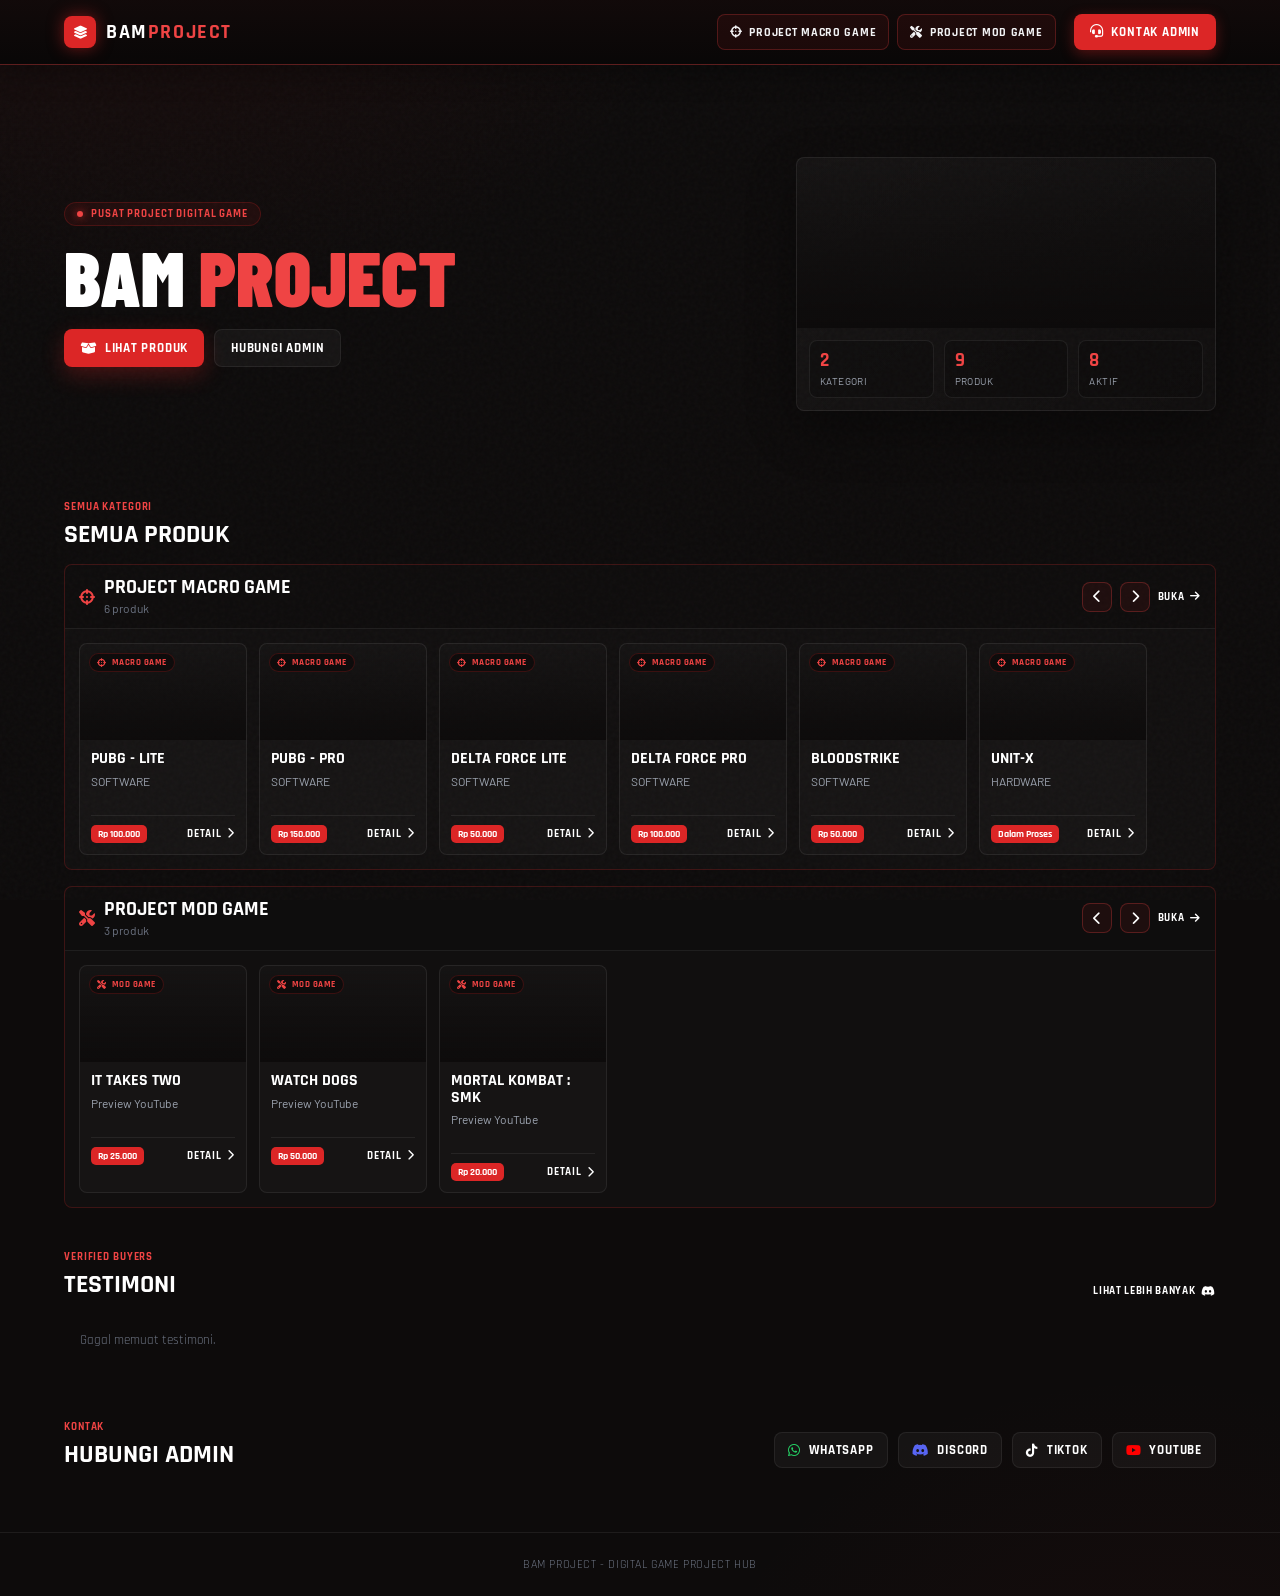
==== commit f06a84fb: "Add files via upload" ====
--- a/index.html
+++ b/index.html
@@ -3,733 +3,533 @@
 <head>
     <meta charset="UTF-8">
     <meta name="viewport" content="width=device-width, initial-scale=1.0">
-    <title>BAM MACRO RECOIL</title>
+    <title>BAM PROJECT</title>
     <link rel="stylesheet" href="https://cdnjs.cloudflare.com/ajax/libs/font-awesome/6.5.1/css/all.min.css">
     <link rel="preconnect" href="https://fonts.googleapis.com">
-    <link href="https://fonts.googleapis.com/css2?family=Rajdhani:wght@400;500;600;700&family=Barlow+Condensed:ital,wght@0,400;0,700;0,900;1,400;1,700;1,900&family=Barlow:wght@400;500;600;700&display=swap" rel="stylesheet">
+    <link href="https://fonts.googleapis.com/css2?family=Rajdhani:wght@400;500;600;700&family=Barlow+Condensed:ital,wght@0,400;0,700;0,900&family=Barlow:wght@400;500;600;700&display=swap" rel="stylesheet">
     <style>
         :root {
-            --bg:        #0d0b0b;
-            --bg2:       #120e0e;
-            --bg3:       #1a1010;
-            --red:       #dc2626;
-            --red-bright:#ef4444;
-            --red-dim:   #991b1b;
-            --red-glow:  rgba(220,38,38,0.18);
-            --red-border:rgba(220,38,38,0.22);
-            --red-subtle:rgba(220,38,38,0.06);
-            --white:     #ffffff;
-            --gray:      #9ca3af;
-            --gray-dim:  #6b7280;
-            --card-bg:   rgba(255,255,255,0.025);
-            --border:    rgba(255,255,255,0.06);
+            --bg: #0d0b0b;
+            --red: #dc2626;
+            --red-bright: #ef4444;
+            --red-border: rgba(220,38,38,0.22);
+            --red-subtle: rgba(220,38,38,0.08);
+            --white: #ffffff;
+            --gray: #9ca3af;
+            --gray-dim: #6b7280;
+            --card-bg: rgba(255,255,255,0.025);
+            --border: rgba(255,255,255,0.07);
         }
 
         * { box-sizing: border-box; margin: 0; padding: 0; }
-
         html { scroll-behavior: smooth; }
-
         body {
+            min-height: 100vh;
+            overflow-x: hidden;
             background-color: var(--bg);
             background-image:
-                radial-gradient(ellipse 80% 50% at 10% -10%, rgba(220,38,38,0.08) 0%, transparent 60%),
-                radial-gradient(ellipse 60% 40% at 90% 110%, rgba(153,27,27,0.06) 0%, transparent 60%);
+                radial-gradient(ellipse 80% 50% at 10% -10%, rgba(220,38,38,0.08), transparent 60%),
+                radial-gradient(ellipse 60% 40% at 90% 110%, rgba(153,27,27,0.07), transparent 60%);
             color: var(--white);
             font-family: 'Barlow', sans-serif;
-            min-height: 100vh;
-            overflow-x: hidden;
-        }
-
-        /* ── NOISE TEXTURE OVERLAY ── */
+        }
+
         body::before {
             content: '';
             position: fixed;
             inset: 0;
-            background-image: url("data:image/svg+xml,%3Csvg viewBox='0 0 256 256' xmlns='http://www.w3.org/2000/svg'%3E%3Cfilter id='n'%3E%3CfeTurbulence type='fractalNoise' baseFrequency='0.9' numOctaves='4' stitchTiles='stitch'/%3E%3C/filter%3E%3Crect width='100%25' height='100%25' filter='url(%23n)' opacity='1'/%3E%3C/svg%3E");
+            z-index: 0;
             opacity: 0.03;
             pointer-events: none;
-            z-index: 0;
-        }
-
-        /* ── TYPOGRAPHY ── */
-        .font-display { font-family: 'Rajdhani', sans-serif; }
-
-        /* ── NAVBAR ── */
+            background-image: url("data:image/svg+xml,%3Csvg viewBox='0 0 256 256' xmlns='http://www.w3.org/2000/svg'%3E%3Cfilter id='n'%3E%3CfeTurbulence type='fractalNoise' baseFrequency='0.9' numOctaves='4' stitchTiles='stitch'/%3E%3C/filter%3E%3Crect width='100%25' height='100%25' filter='url(%23n)' opacity='1'/%3E%3C/svg%3E");
+        }
+
         nav {
             position: fixed;
-            top: 0; left: 0; right: 0;
+            top: 0;
+            left: 0;
+            right: 0;
             z-index: 100;
-            height: 60px;
-            display: flex;
-            align-items: center;
-            background: rgba(10, 8, 8, 0.92);
+            min-height: 64px;
+            background: linear-gradient(180deg, rgba(18, 10, 10, 0.98), rgba(9, 7, 7, 0.96));
             backdrop-filter: blur(20px);
-            border-bottom: 1px solid var(--red-border);
+            border-bottom: 1px solid rgba(239,68,68,0.34);
+            box-shadow: 0 10px 26px rgba(0,0,0,0.26);
         }
 
         .nav-inner {
+            width: 100%;
+            max-width: 1200px;
+            min-height: 64px;
+            margin: 0 auto;
+            padding: 0 24px;
+            display: flex;
+            align-items: center;
+            gap: 18px;
+        }
+
+        .nav-logo {
+            display: flex;
+            align-items: center;
+            gap: 10px;
+            color: #fff;
+            text-decoration: none;
+            min-width: max-content;
+        }
+
+        .logo-icon {
+            width: 32px;
+            height: 32px;
+            border-radius: 8px;
+            background: var(--red);
+            display: flex;
+            align-items: center;
+            justify-content: center;
+            box-shadow: 0 0 16px rgba(220,38,38,0.5);
+        }
+
+        .logo-text {
+            font-family: 'Rajdhani', sans-serif;
+            font-weight: 700;
+            font-size: 20px;
+            letter-spacing: 0.08em;
+            text-transform: uppercase;
+        }
+
+        .logo-text span { color: var(--red-bright); }
+
+        .category-nav {
+            display: flex;
+            justify-content: flex-end;
+            align-items: center;
+            gap: 8px;
+            min-width: 0;
+            margin-left: auto;
+            height: 100%;
+            overflow-x: auto;
+            scrollbar-width: none;
+        }
+
+        .category-nav::-webkit-scrollbar { display: none; }
+
+        .category-tab,
+        .nav-cta,
+        .btn-primary,
+        .btn-ghost,
+        .product-link,
+        .social-pill {
+            border: 0;
+            cursor: pointer;
+            text-decoration: none;
+            font-family: 'Rajdhani', sans-serif;
+            font-weight: 700;
+            text-transform: uppercase;
+            letter-spacing: 0.06em;
+        }
+
+        .category-tab {
+            display: inline-flex;
+            align-items: center;
+            gap: 7px;
+            height: 36px;
+            padding: 0 12px;
+            border: 1px solid rgba(239,68,68,0.26);
+            border-radius: 8px;
+            background: rgba(220,38,38,0.08);
+            color: #f3f4f6;
+            font-size: 12px;
+            white-space: nowrap;
+            transition: all 0.2s;
+        }
+
+        .category-tab:hover {
+            color: #fff;
+            border-color: var(--red-border);
+            background: rgba(220,38,38,0.18);
+        }
+
+        .nav-cta {
+            display: flex;
+            align-items: center;
+            justify-content: center;
+            gap: 8px;
+            background: var(--red);
+            color: #fff;
+            height: 36px;
+            padding: 0 16px;
+            border-radius: 8px;
+            box-shadow: 0 4px 14px rgba(220,38,38,0.35);
+            white-space: nowrap;
+        }
+
+        .page {
+            position: relative;
+            z-index: 1;
             max-width: 1200px;
             margin: 0 auto;
-            padding: 0 24px;
-            width: 100%;
-            display: flex;
-            align-items: center;
-            justify-content: space-between;
-        }
-
-        .nav-logo {
-            display: flex;
-            align-items: center;
-            gap: 10px;
-            text-decoration: none;
-        }
-
-        .logo-icon {
-            width: 32px; height: 32px;
-            background: var(--red);
-            border-radius: 8px;
-            display: flex; align-items: center; justify-content: center;
-            box-shadow: 0 0 16px rgba(220,38,38,0.5);
-        }
-
-        .logo-text {
-            font-family: 'Rajdhani', sans-serif;
-            font-weight: 700;
-            font-size: 20px;
-            letter-spacing: 0.1em;
-            text-transform: uppercase;
-            color: #fff;
-        }
-
-        .logo-text span { color: var(--red-bright); }
-
-        .nav-links {
-            display: flex;
+            padding: 104px 24px 42px;
+        }
+
+        .hero {
+            display: grid;
+            grid-template-columns: minmax(0, 1fr) minmax(300px, 420px);
+            gap: 28px;
+            align-items: center;
+            min-height: 360px;
+        }
+
+        .hero-copybox {
+            max-width: 590px;
+        }
+
+        .eyebrow {
+            display: inline-flex;
             align-items: center;
             gap: 8px;
-        }
-
-        .nav-link {
-            font-family: 'Rajdhani', sans-serif;
-            font-weight: 600;
-            font-size: 14px;
-            letter-spacing: 0.08em;
-            text-transform: uppercase;
-            color: var(--gray);
-            text-decoration: none;
-            padding: 6px 14px;
-            border-radius: 6px;
-            transition: all 0.2s;
-        }
-
-        .nav-link:hover { color: #fff; background: rgba(255,255,255,0.05); }
-
-        .nav-cta {
-            font-family: 'Rajdhani', sans-serif;
-            font-weight: 700;
-            font-size: 14px;
-            letter-spacing: 0.08em;
-            text-transform: uppercase;
-            background: var(--red);
-            color: #fff;
-            border: none;
-            padding: 8px 20px;
-            border-radius: 8px;
-            cursor: pointer;
-            transition: all 0.2s;
-            display: flex; align-items: center; gap: 8px;
-            box-shadow: 0 4px 14px rgba(220,38,38,0.35);
-        }
-
-        .nav-cta:hover {
-            background: var(--red-bright);
-            box-shadow: 0 4px 20px rgba(220,38,38,0.5);
-            transform: translateY(-1px);
-        }
-
-        /* ── HERO ── */
-        .hero {
-            position: relative;
-            padding: 140px 24px 80px;
-            max-width: 1200px;
-            margin: 0 auto;
-            display: grid;
-            grid-template-columns: 1fr 1fr;
-            gap: 60px;
-            align-items: start;
-        }
-
-        @media (max-width: 768px) {
-            .hero { grid-template-columns: 1fr; padding: 100px 16px 60px; gap: 40px; }
-            .hero-visual { display: none; }
-            nav .nav-link { display: none; }
-        }
-
-        .hero-eyebrow {
-            display: inline-flex;
-            align-items: center;
-            gap: 8px;
+            margin-bottom: 14px;
+            padding: 4px 12px;
+            border: 1px solid var(--red-border);
+            border-radius: 99px;
+            background: var(--red-subtle);
+            color: var(--red-bright);
             font-family: 'Rajdhani', sans-serif;
             font-weight: 700;
             font-size: 11px;
-            letter-spacing: 0.06em;
-            text-transform: uppercase;
-            color: var(--red-bright);
-            background: var(--red-subtle);
-            border: 1px solid var(--red-border);
-            padding: 5px 14px;
-            border-radius: 99px;
-            margin-bottom: 24px;
-        }
-
-        .hero-eyebrow .dot {
-            width: 6px; height: 6px;
+            letter-spacing: 0.08em;
+            text-transform: uppercase;
+        }
+
+        .eyebrow .dot {
+            width: 6px;
+            height: 6px;
             border-radius: 50%;
             background: var(--red-bright);
             box-shadow: 0 0 8px var(--red);
-            animation: blink 1.4s ease infinite;
-        }
-
-        @keyframes blink { 0%,100%{opacity:1} 50%{opacity:0.3} }
-
-        .hero-title {
+        }
+
+        h1 {
             font-family: 'Barlow Condensed', sans-serif;
             font-weight: 900;
-            font-size: clamp(62px, 8.5vw, 108px);
-            line-height: 0.92;
-            text-transform: uppercase;
-            letter-spacing: -0.01em;
-            margin-bottom: 40px;
-        }
-
-        .hero-title .line-red { color: var(--red-bright); display: block; }
-        .hero-title .line-dim { color: rgba(255,255,255,0.15); display: block; font-style: italic; }
-
-        .hero-desc {
-            font-size: 15px;
-            line-height: 1.7;
+            font-size: clamp(50px, 6vw, 78px);
+            line-height: 0.96;
+            text-transform: uppercase;
+            margin-bottom: 16px;
+        }
+
+        h1 span { color: var(--red-bright); }
+
+        .hero-copy {
+            max-width: 520px;
             color: var(--gray);
-            margin-bottom: 0;
-            max-width: 420px;
-        }
-
-        .hero-actions {
-            display: flex;
-            gap: 12px;
-            flex-wrap: wrap;
-        }
-
-        .btn-primary {
-            font-family: 'Rajdhani', sans-serif;
-            font-weight: 700;
+            font-size: 14px;
+            line-height: 1.6;
+            margin-bottom: 20px;
+        }
+
+        .hero-actions { display: flex; gap: 10px; flex-wrap: wrap; }
+
+        .btn-primary,
+        .btn-ghost {
+            display: inline-flex;
+            align-items: center;
+            justify-content: center;
+            gap: 8px;
+            min-height: 38px;
+            padding: 0 16px;
+            border-radius: 8px;
             font-size: 13px;
-            letter-spacing: 0.05em;
-            text-transform: uppercase;
-            background: var(--red);
-            color: #fff;
-            border: none;
-            padding: 14px 28px;
-            border-radius: 10px;
-            cursor: pointer;
-            transition: all 0.2s;
-            display: flex; align-items: center; gap: 10px;
-            box-shadow: 0 6px 24px rgba(220,38,38,0.4);
-        }
-
-        .btn-primary:hover {
-            background: var(--red-bright);
-            transform: translateY(-2px);
-            box-shadow: 0 8px 30px rgba(220,38,38,0.55);
-        }
-
-        .btn-ghost {
-            font-family: 'Rajdhani', sans-serif;
-            font-weight: 700;
-            font-size: 13px;
-            letter-spacing: 0.05em;
-            text-transform: uppercase;
-            background: transparent;
+        }
+
+        .btn-primary { background: var(--red); color: #fff; box-shadow: 0 8px 22px rgba(220,38,38,0.28); }
+        .btn-ghost { color: #fff; border: 1px solid var(--border); background: rgba(255,255,255,0.04); }
+
+        .hero-panel {
+            border: 1px solid var(--border);
+            border-radius: 8px;
+            background: linear-gradient(145deg, rgba(255,255,255,0.045), rgba(255,255,255,0.015));
+            overflow: hidden;
+            box-shadow: 0 20px 50px rgba(0,0,0,0.32);
+        }
+
+        .hero-image {
+            min-height: 170px;
+            background:
+                linear-gradient(to top, rgba(13,11,11,0.96), rgba(13,11,11,0.12)),
+                url("https://4kwallpapers.com/images/wallpapers/playerunknowns-2732x2732-20844.jpg") center/cover;
+        }
+
+        .hero-stats {
+            display: grid;
+            grid-template-columns: repeat(3, 1fr);
+            gap: 10px;
+            padding: 12px;
+        }
+
+        .metric {
+            border: 1px solid var(--border);
+            border-radius: 8px;
+            background: rgba(0,0,0,0.18);
+            padding: 10px;
+        }
+
+        .metric strong {
+            display: block;
+            color: var(--red-bright);
+            font-family: 'Rajdhani', sans-serif;
+            font-size: 19px;
+            line-height: 1;
+        }
+
+        .metric span {
+            display: block;
+            margin-top: 5px;
             color: var(--gray);
-            border: 1px solid var(--border);
-            padding: 14px 28px;
-            border-radius: 10px;
-            cursor: pointer;
-            transition: all 0.2s;
-        }
-
-        .btn-ghost:hover { border-color: rgba(255,255,255,0.2); color: #fff; }
-
-        .hero-stats {
-            display: flex;
-            gap: 32px;
-            margin-top: 48px;
-            padding-top: 32px;
-            border-top: 1px solid var(--border);
-        }
-
-        .hero-stat-num {
-            font-family: 'Rajdhani', sans-serif;
-            font-weight: 700;
-            font-size: 32px;
+            font-size: 10px;
+            text-transform: uppercase;
+            letter-spacing: 0.04em;
+        }
+
+        .section { padding: 30px 0 6px; }
+
+        .section-header {
+            display: flex;
+            align-items: end;
+            justify-content: space-between;
+            gap: 18px;
+            margin-bottom: 16px;
+        }
+
+        .section-tag {
+            display: inline-block;
+            margin-bottom: 8px;
             color: var(--red-bright);
-            line-height: 1;
-        }
-
-        .hero-stat-label {
-            font-size: 11px;
-            color: var(--gray-dim);
-            text-transform: uppercase;
-            letter-spacing: 0.1em;
-            font-weight: 600;
-            margin-top: 4px;
-        }
-
-        /* Hero Visual */
-        .hero-visual {
-            position: relative;
-            display: flex;
-            align-items: center;
-            justify-content: center;
-        }
-
-        .hero-visual-ring {
-            width: 420px; height: 420px;
-            border-radius: 50%;
-            border: 1px solid var(--red-border);
-            position: relative;
-            display: flex; align-items: center; justify-content: center;
-            animation: spin 20s linear infinite;
-        }
-
-        @keyframes spin { to { transform: rotate(360deg); } }
-
-        .hero-visual-ring::before {
-            content: '';
-            position: absolute;
-            inset: 20px;
-            border-radius: 50%;
-            border: 1px dashed rgba(220,38,38,0.1);
-        }
-
-        .hero-visual-center {
-            width: 260px; height: 260px;
-            border-radius: 50%;
-            background: radial-gradient(circle, rgba(220,38,38,0.12) 0%, transparent 70%);
-            border: 1px solid var(--red-border);
-            display: flex; align-items: center; justify-content: center;
-            animation: spin 20s linear infinite reverse;
-            flex-direction: column;
-            gap: 8px;
-        }
-
-        .hero-visual-icon {
-            font-size: 56px;
-            color: var(--red);
-            text-shadow: 0 0 30px rgba(220,38,38,0.6);
-        }
-
-        .hero-visual-label {
             font-family: 'Rajdhani', sans-serif;
             font-weight: 700;
             font-size: 11px;
             letter-spacing: 0.08em;
             text-transform: uppercase;
-            color: var(--red-bright);
-        }
-
-        .hero-orbit-dot {
-            position: absolute;
-            width: 10px; height: 10px;
-            border-radius: 50%;
-            background: var(--red);
-            box-shadow: 0 0 12px var(--red);
-        }
-
-        /* ── MAIN CONTAINER ── */
-        .container {
-            max-width: 1200px;
-            margin: 0 auto;
-            padding: 0 24px;
+        }
+
+        .section-title {
+            font-family: 'Rajdhani', sans-serif;
+            font-size: 26px;
+            line-height: 1;
+            text-transform: uppercase;
+        }
+
+        .section-desc {
+            max-width: 460px;
+            color: var(--gray);
+            font-size: 13px;
+            line-height: 1.5;
+        }
+
+        .category-section-list {
+            display: grid;
+            gap: 16px;
+        }
+
+        .category-product-section {
+            border: 1px solid var(--red-border);
+            border-radius: 8px;
+            background: rgba(255,255,255,0.018);
+            overflow: hidden;
+        }
+
+        .category-product-head {
+            display: flex;
+            align-items: center;
+            justify-content: space-between;
+            gap: 14px;
+            padding: 12px 14px;
+            border-bottom: 1px solid var(--border);
+            background: rgba(0,0,0,0.16);
+        }
+
+        .category-actions {
+            display: flex;
+            align-items: center;
+            gap: 8px;
+            flex-shrink: 0;
+        }
+
+        .rail-btn {
+            width: 30px;
+            height: 30px;
+            border: 1px solid rgba(239,68,68,0.28);
+            border-radius: 8px;
+            background: rgba(220,38,38,0.08);
+            color: #fff;
+            cursor: pointer;
+            transition: all 0.2s;
+        }
+
+        .rail-btn:hover {
+            border-color: var(--red-bright);
+            background: rgba(220,38,38,0.18);
+        }
+
+        .category-product-title {
+            display: flex;
+            align-items: center;
+            gap: 9px;
+            min-width: 0;
+        }
+
+        .category-product-title h3 {
+            font-family: 'Rajdhani', sans-serif;
+            font-size: 20px;
+            line-height: 1;
+            text-transform: uppercase;
+        }
+
+        .category-product-title span {
+            color: var(--gray-dim);
+            font-size: 12px;
+        }
+
+        .product-grid {
+            display: flex;
+            gap: 12px;
+            overflow-x: auto;
+            scroll-snap-type: x mandatory;
+            scroll-behavior: smooth;
+            padding: 14px;
+            scrollbar-width: thin;
+            scrollbar-color: var(--red-dim) transparent;
+        }
+
+        .product-grid::-webkit-scrollbar { height: 4px; }
+        .product-grid::-webkit-scrollbar-thumb { background: var(--red-dim); border-radius: 99px; }
+
+        .product-grid .product-card {
+            flex: 0 0 168px;
+            scroll-snap-align: start;
+        }
+
+        .product-card {
+            min-width: 0;
+            border: 1px solid var(--border);
+            border-radius: 8px;
+            background: var(--card-bg);
+            overflow: hidden;
+            color: #fff;
+            text-decoration: none;
+            transition: transform 0.2s, border-color 0.2s, background 0.2s;
+        }
+
+        .product-card:hover {
+            transform: translateY(-2px);
+            border-color: var(--red-border);
+            background: rgba(255,255,255,0.04);
+        }
+
+        .product-media {
+            min-height: 96px;
             position: relative;
-            z-index: 1;
-        }
-
-        /* ── SECTION HEADER ── */
-        .section-header {
-            display: flex;
-            align-items: center;
-            gap: 16px;
-            margin-bottom: 32px;
-        }
-
-        .section-tag {
-            font-family: 'Rajdhani', sans-serif;
-            font-weight: 700;
-            font-size: 10px;
-            letter-spacing: 0.08em;
-            text-transform: uppercase;
-            color: var(--red-bright);
-            background: var(--red-subtle);
-            border: 1px solid var(--red-border);
-            padding: 4px 12px;
-            border-radius: 4px;
-        }
-
-        .section-title {
-            font-family: 'Rajdhani', sans-serif;
-            font-weight: 700;
-            font-size: 28px;
-            text-transform: uppercase;
-            letter-spacing: 0.02em;
-        }
-
-        .section-line {
-            flex: 1;
-            height: 1px;
-            background: var(--border);
-        }
-
-        /* ── DIVIDER ── */
-        .divider {
-            border: none;
-            border-top: 1px solid var(--border);
-            margin: 0;
-        }
-
-        /* ── SECTION WRAPPER ── */
-        .section {
-            padding: 60px 0;
-            border-bottom: 1px solid var(--border);
-        }
-
-        /* ── ACCORDION ── */
-        .accordion {
-            border: 1px solid var(--red-border);
-            border-radius: 12px;
-            overflow: hidden;
-            margin-bottom: 8px;
-        }
-
-        .accordion-trigger {
-            width: 100%;
-            background: var(--red-subtle);
-            border: none;
-            padding: 14px 18px;
-            display: flex;
-            align-items: center;
-            justify-content: space-between;
-            cursor: pointer;
-            transition: background 0.2s;
-        }
-
-        .accordion-trigger:hover { background: rgba(220,38,38,0.09); }
-
-        .accordion-trigger-left {
-            display: flex;
-            align-items: center;
-            gap: 10px;
-        }
-
-        .accordion-trigger-left span {
-            font-family: 'Rajdhani', sans-serif;
-            font-weight: 700;
-            font-size: 12px;
-            letter-spacing: 0.06em;
-            text-transform: uppercase;
-            color: #fff;
-        }
-
-        .acc-icon { color: var(--red-bright); font-size: 11px; }
-        .acc-chevron { color: #6b7280; font-size: 10px; transition: transform 0.3s; }
-
-        .acc-badge {
-            font-size: 8px;
-            font-weight: 700;
-            padding: 2px 8px;
-            border-radius: 99px;
-            background: var(--red-subtle);
-            border: 1px solid var(--red-border);
-            color: var(--red-bright);
-            font-family: 'Rajdhani', sans-serif;
-            letter-spacing: 0.1em;
-            text-transform: uppercase;
-        }
-
-        .accordion-body {
-            display: none;
-            border-top: 1px solid var(--red-border);
-        }
-
-        /* ── PRODUCT GRID ── */
-        .product-grid {
-            display: grid;
-            grid-template-columns: repeat(2, 1fr);
-            gap: 12px;
-        }
-
-        @media (min-width: 640px) { .product-grid { grid-template-columns: repeat(3, 1fr); } }
-        @media (min-width: 1024px) { .product-grid { grid-template-columns: repeat(4, 1fr); } }
-
-        .product-card {
-            background: var(--card-bg);
-            border: 1px solid var(--border);
-            border-radius: 14px;
-            overflow: hidden;
-            cursor: pointer;
-            transition: all 0.25s ease;
-            position: relative;
-        }
-
-        .product-card::before {
+            background-size: cover;
+            background-position: center;
+        }
+
+        .product-media::after {
             content: '';
             position: absolute;
             inset: 0;
-            border-radius: 14px;
-            opacity: 0;
-            background: linear-gradient(135deg, rgba(220,38,38,0.08) 0%, transparent 60%);
-            transition: opacity 0.25s;
-            pointer-events: none;
+            background: linear-gradient(to top, rgba(13,11,11,0.94), rgba(13,11,11,0.08));
+        }
+
+        .product-category {
+            position: absolute;
+            left: 9px;
+            top: 9px;
             z-index: 1;
-        }
-
-        .product-card:hover {
-            border-color: var(--red-border);
-            transform: translateY(-4px);
-            box-shadow: 0 12px 40px rgba(220,38,38,0.12);
-        }
-
-        .product-card:hover::before { opacity: 1; }
-
-        .product-img-wrap {
-            width: 100%;
-            aspect-ratio: 1;
-            overflow: hidden;
-            background: #0f0b0b;
-            position: relative;
-        }
-
-        .product-img-wrap img {
-            width: 100%; height: 100%;
-            object-fit: cover;
-            transition: transform 0.4s ease;
-        }
-
-        .product-card:hover .product-img-wrap img { transform: scale(1.07); }
-
-        .product-type-strip {
-            position: absolute;
-            bottom: 0; left: 0; right: 0;
-            padding: 4px 10px;
-            display: flex; align-items: center; gap: 5px;
-            backdrop-filter: blur(8px);
-            background: rgba(0,0,0,0.75);
-            border-top: 1px solid rgba(255,255,255,0.06);
-        }
-
-        .product-type-strip span {
-            font-family: 'Rajdhani', sans-serif;
+            display: inline-flex;
+            align-items: center;
+            gap: 5px;
+            padding: 3px 7px;
+            border: 1px solid var(--red-border);
+            border-radius: 99px;
+            background: rgba(13,11,11,0.72);
+            color: var(--red-bright);
+            font-family: 'Rajdhani', sans-serif;
+            font-size: 9px;
             font-weight: 700;
-            font-size: 8px;
+            text-transform: uppercase;
             letter-spacing: 0.06em;
-            text-transform: uppercase;
+        }
+
+        .product-body { padding: 11px; }
+
+        .product-title {
+            font-family: 'Rajdhani', sans-serif;
+            font-size: 16px;
+            font-weight: 700;
+            line-height: 1.05;
+            text-transform: uppercase;
+        }
+
+        .product-text {
+            margin-top: 5px;
+            color: var(--gray);
+            font-size: 12px;
+            line-height: 1.35;
+            min-height: 32px;
+        }
+
+        .product-foot {
+            margin-top: 10px;
+            display: flex;
+            align-items: center;
+            justify-content: space-between;
+            gap: 10px;
+            padding-top: 9px;
+            border-top: 1px solid var(--border);
+        }
+
+        .product-price {
+            flex-shrink: 0;
             color: #fff;
-        }
-
-        .product-body { padding: 12px; }
-
-        .product-name {
-            font-family: 'Rajdhani', sans-serif;
+            background: var(--red);
+            border-radius: 5px;
+            padding: 3px 7px;
+            font-family: 'Rajdhani', sans-serif;
+            font-size: 10px;
             font-weight: 700;
-            font-size: 14px;
-            text-transform: uppercase;
-            letter-spacing: 0.03em;
+            white-space: nowrap;
+        }
+
+        .product-link {
+            display: inline-flex;
+            align-items: center;
+            gap: 6px;
             color: #fff;
-            margin-bottom: 2px;
-            font-style: italic;
-        }
-
-        .product-subtitle {
-            font-size: 10px;
-            color: var(--gray-dim);
-            margin-bottom: 10px;
-        }
-
-        .product-footer {
-            display: flex;
-            align-items: center;
-            justify-content: space-between;
-            padding-top: 10px;
-            border-top: 1px solid var(--border);
-        }
-
-        .product-price {
-            font-family: 'Rajdhani', sans-serif;
-            font-weight: 700;
             font-size: 11px;
-            letter-spacing: 0.02em;
-            background: var(--red);
-            color: #fff;
-            padding: 3px 8px;
-            border-radius: 5px;
-            font-style: italic;
-        }
-
-        .product-arrow {
-            width: 24px; height: 24px;
-            border: 1px solid var(--red-border);
-            border-radius: 50%;
-            display: flex; align-items: center; justify-content: center;
-            color: var(--red-bright);
-            font-size: 8px;
-            transition: all 0.2s;
-        }
-
-        .product-card:hover .product-arrow {
-            background: var(--red);
-            border-color: var(--red);
-            color: #fff;
-        }
-
-        /* ── UPGRADE CTA BANNER ── */
-        .upgrade-banner {
-            display: flex;
-            flex-direction: column;
-            gap: 16px;
-            align-items: flex-start;
-            padding: 28px 32px;
-            border-radius: 16px;
-            background: linear-gradient(135deg, rgba(220,38,38,0.07) 0%, transparent 60%);
-            border: 1px solid var(--red-border);
-            position: relative;
-            overflow: hidden;
-        }
-
-        @media (min-width: 640px) {
-            .upgrade-banner { flex-direction: row; align-items: center; justify-content: space-between; }
-        }
-
-        .upgrade-banner::before {
-            content: '';
-            position: absolute;
-            top: -30px; right: -30px;
-            width: 120px; height: 120px;
-            border-radius: 50%;
-            background: radial-gradient(circle, rgba(220,38,38,0.15) 0%, transparent 70%);
-        }
-
-        .upgrade-title {
-            font-family: 'Rajdhani', sans-serif;
-            font-weight: 700;
-            font-size: 20px;
-            text-transform: uppercase;
-            font-style: italic;
-            letter-spacing: 0.02em;
-        }
-
-        .upgrade-title span { color: var(--red-bright); }
-        .upgrade-sub { font-size: 12px; color: var(--gray); margin-top: 4px; }
-
-        .social-pills {
-            display: flex;
-            flex-wrap: wrap;
-            gap: 8px;
-        }
-
-        .social-pill {
-            display: flex;
-            align-items: center;
-            gap: 7px;
-            padding: 8px 14px;
-            border-radius: 8px;
-            background: rgba(255,255,255,0.04);
-            border: 1px solid var(--border);
-            cursor: pointer;
-            transition: all 0.2s;
-        }
-
-        .social-pill:hover {
-            border-color: var(--red-border);
-            background: var(--red-subtle);
-            transform: translateY(-1px);
-        }
-
-        .social-pill span {
-            font-family: 'Rajdhani', sans-serif;
-            font-weight: 700;
-            font-size: 11px;
-            letter-spacing: 0.1em;
-            text-transform: uppercase;
-            color: #fff;
-        }
-
-        /* ── STATS GRID ── */
-        .stats-grid {
-            display: grid;
-            grid-template-columns: repeat(3, 1fr);
+            white-space: nowrap;
+        }
+
+        .testi-scroll {
+            display: flex;
             gap: 12px;
-            margin-bottom: 32px;
-        }
-
-        .stat-card {
-            padding: 20px;
-            border-radius: 12px;
-            text-align: center;
-            background: var(--card-bg);
-            border: 1px solid var(--border);
-            transition: border-color 0.2s;
-        }
-
-        .stat-card:hover { border-color: var(--red-border); }
-
-        .stat-num {
-            font-family: 'Rajdhani', sans-serif;
-            font-weight: 700;
-            font-size: 36px;
-            color: var(--red-bright);
-            line-height: 1;
-        }
-
-        .stat-label {
-            font-family: 'Rajdhani', sans-serif;
-            font-weight: 700;
-            font-size: 9px;
-            letter-spacing: 0.06em;
-            text-transform: uppercase;
-            color: var(--gray-dim);
-            margin-top: 6px;
-        }
-
-        /* ── TESTIMONIAL SCROLL ── */
-        .testi-scroll {
-            display: flex;
-            gap: 14px;
             overflow-x: auto;
-            padding-bottom: 16px;
+            padding: 2px 0 14px;
             scroll-snap-type: x mandatory;
             scrollbar-width: thin;
             scrollbar-color: var(--red-dim) transparent;
         }
 
         .testi-scroll::-webkit-scrollbar { height: 4px; }
-        .testi-scroll::-webkit-scrollbar-thumb { background: var(--red-dim); border-radius: 10px; }
+        .testi-scroll::-webkit-scrollbar-thumb { background: var(--red-dim); border-radius: 99px; }
 
         .testi-card {
-            min-width: 220px;
-            max-width: 220px;
-            height: 190px;
-            flex-shrink: 0;
+            position: relative;
+            flex: 0 0 190px;
+            height: 160px;
+            border: 1px solid var(--border);
+            border-radius: 8px;
+            overflow: hidden;
+            cursor: pointer;
             scroll-snap-align: start;
-            border-radius: 12px;
-            overflow: hidden;
-            border: 1px solid var(--border);
-            position: relative;
-            cursor: pointer;
-            transition: all 0.25s ease;
-        }
-
-        .testi-card:hover {
-            border-color: var(--red-border);
-            transform: scale(1.02);
+            background: rgba(255,255,255,0.025);
         }
 
         .testi-card img {
@@ -742,14 +542,15 @@
         .testi-overlay {
             position: absolute;
             inset: 0;
-            background: linear-gradient(to top, rgba(0,0,0,0.8) 0%, transparent 55%);
+            background: linear-gradient(to top, rgba(0,0,0,0.78), transparent 55%);
             pointer-events: none;
         }
 
         .testi-info {
             position: absolute;
-            bottom: 0; left: 0; right: 0;
-            padding: 10px 12px;
+            left: 10px;
+            right: 10px;
+            bottom: 9px;
         }
 
         .testi-verified {
@@ -757,1979 +558,416 @@
             align-items: center;
             gap: 5px;
             margin-bottom: 4px;
+            font-family: 'Rajdhani', sans-serif;
+            font-size: 8px;
+            font-weight: 700;
+            text-transform: uppercase;
+            letter-spacing: 0.06em;
         }
 
         .testi-verified-dot {
-            width: 5px; height: 5px;
+            width: 5px;
+            height: 5px;
             border-radius: 50%;
             background: var(--red-bright);
             box-shadow: 0 0 6px var(--red);
         }
 
-        .testi-verified span {
-            font-family: 'Rajdhani', sans-serif;
-            font-weight: 700;
-            font-size: 8px;
-            letter-spacing: 0.06em;
-            text-transform: uppercase;
-            color: #fff;
-        }
-
         .testi-stars { display: flex; gap: 2px; }
 
-        .testi-zoom {
-            position: absolute;
-            top: 10px; right: 10px;
-            width: 26px; height: 26px;
-            background: rgba(0,0,0,0.6);
-            border-radius: 7px;
-            display: flex; align-items: center; justify-content: center;
-            border: 1px solid rgba(255,255,255,0.1);
-        }
-
-        /* ── LIGHTBOX ── */
         .lightbox {
             position: fixed;
             inset: 0;
-            background: rgba(0,0,0,0.97);
-            z-index: 200;
+            z-index: 220;
             display: none;
             align-items: center;
             justify-content: center;
+            background: rgba(0,0,0,0.94);
             cursor: zoom-out;
+            padding: 20px;
         }
 
         .lightbox.active { display: flex; }
-
-        .lightbox img {
-            max-width: 90%;
-            max-height: 88vh;
-            border-radius: 10px;
-        }
-
-        /* ── FOOTER ── */
+        .lightbox img { max-width: 92%; max-height: 88vh; border-radius: 8px; }
+
+        .social-row {
+            display: flex;
+            flex-wrap: wrap;
+            gap: 10px;
+        }
+
+        .social-pill {
+            display: inline-flex;
+            align-items: center;
+            gap: 8px;
+            min-height: 36px;
+            padding: 0 13px;
+            border-radius: 8px;
+            border: 1px solid var(--border);
+            background: rgba(255,255,255,0.04);
+            color: #fff;
+        }
+
         footer {
-            padding: 40px 24px;
+            position: relative;
+            z-index: 1;
+            border-top: 1px solid var(--border);
+            padding: 24px;
             text-align: center;
-            border-top: 1px solid var(--red-border);
-        }
-
-        .footer-brand {
-            font-family: 'Rajdhani', sans-serif;
-            font-weight: 700;
-            font-size: 13px;
+            color: var(--gray-dim);
+            font-family: 'Rajdhani', sans-serif;
+            font-size: 12px;
             letter-spacing: 0.05em;
             text-transform: uppercase;
-            color: rgba(255,255,255,0.15);
-        }
-
-        /* ── MODAL BASE ── */
+        }
+
         .modal-overlay {
             position: fixed;
             inset: 0;
-            z-index: 110;
-            background: rgba(0,0,0,0.93);
+            z-index: 200;
+            display: none;
+            align-items: center;
+            justify-content: center;
+            padding: 20px;
+            background: rgba(0,0,0,0.76);
             backdrop-filter: blur(12px);
-            display: none;
-            align-items: center;
-            justify-content: center;
-            padding: 16px;
-            overflow-y: auto;
         }
 
         .modal-overlay.open { display: flex; }
 
-        @keyframes modalIn {
-            from { opacity: 0; transform: translateY(20px) scale(0.97); }
-            to   { opacity: 1; transform: none; }
-        }
-
-        .modal-box {
-            background: #150f0f;
+        .contact-box {
+            width: min(420px, 100%);
             border: 1px solid var(--red-border);
-            border-radius: 18px;
-            overflow: hidden;
-            width: 100%;
-            max-width: 560px;
+            border-radius: 8px;
+            background: #120e0e;
+            padding: 24px;
             position: relative;
-            animation: modalIn 0.3s ease;
-            my: auto;
         }
 
         .modal-close {
             position: absolute;
-            top: 14px; right: 14px;
-            z-index: 10;
-            width: 32px; height: 32px;
-            border-radius: 50%;
-            background: rgba(255,255,255,0.06);
-            border: 1px solid var(--red-border);
-            color: #fff;
-            font-size: 12px;
-            cursor: pointer;
-            display: flex; align-items: center; justify-content: center;
-            transition: all 0.2s;
-        }
-
-        .modal-close:hover { background: var(--red); }
-
-        /* Detail Modal specifics */
-        .modal-header {
-            padding: 20px 20px 16px;
-            border-bottom: 1px solid var(--border);
-            display: flex;
-            align-items: flex-start;
-            justify-content: space-between;
-        }
-
-        .modal-tag-pill {
-            display: inline-block;
-            font-family: 'Rajdhani', sans-serif;
-            font-weight: 700;
-            font-size: 9px;
-            letter-spacing: 0.06em;
-            text-transform: uppercase;
-            padding: 3px 10px;
-            border-radius: 99px;
-            background: var(--red-subtle);
-            border: 1px solid var(--red-border);
-            color: var(--red-bright);
-            margin-bottom: 6px;
-        }
-
-        .modal-title {
-            font-family: 'Rajdhani', sans-serif;
-            font-weight: 700;
-            font-size: 20px;
-            text-transform: uppercase;
-            font-style: italic;
-            letter-spacing: 0.02em;
-        }
-
-        .modal-price {
-            font-family: 'Rajdhani', sans-serif;
-            font-weight: 700;
-            font-size: 18px;
-            color: var(--red-bright);
-            font-style: italic;
-            white-space: nowrap;
-        }
-
-        .modal-lifetime {
-            display: flex;
-            align-items: center;
-            gap: 5px;
-            justify-content: flex-end;
-            margin-top: 4px;
-        }
-
-        .modal-lifetime span {
-            font-family: 'Rajdhani', sans-serif;
-            font-weight: 700;
-            font-size: 8px;
-            letter-spacing: 0.06em;
-            text-transform: uppercase;
-            color: var(--red-bright);
-        }
-
-        .modal-video-wrap { border-bottom: 1px solid var(--border); }
-
-        .modal-info-grid {
-            display: grid;
-            grid-template-columns: 1fr;
-            border-bottom: 1px solid var(--border);
-        }
-
-        @media (min-width: 500px) { .modal-info-grid { grid-template-columns: repeat(3,1fr); } }
-
-        .modal-info-col {
-            padding: 16px;
-            border-bottom: 1px solid var(--border);
-        }
-
-        @media (min-width: 500px) {
-            .modal-info-col { border-bottom: none; border-right: 1px solid var(--border); }
-            .modal-info-col:last-child { border-right: none; }
-        }
-
-        .modal-info-label {
-            display: flex;
-            align-items: center;
-            gap: 6px;
-            margin-bottom: 10px;
-        }
-
-        .modal-info-label span {
-            font-family: 'Rajdhani', sans-serif;
-            font-weight: 700;
-            font-size: 9px;
-            letter-spacing: 0.06em;
-            text-transform: uppercase;
-            color: var(--red-bright);
-        }
-
-        .modal-info-text {
-            font-size: 11px;
-            color: #9ca3af;
-            line-height: 1.65;
-        }
-
-        .modal-info-list { list-style: none; display: flex; flex-direction: column; gap: 6px; }
-
-        .modal-info-list li {
-            display: flex;
-            align-items: flex-start;
-            gap: 7px;
-            font-size: 11px;
-            color: #9ca3af;
-        }
-
-        .modal-info-list li .ico { color: var(--red-bright); font-size: 8px; margin-top: 2px; }
-
-        .modal-cta {
-            padding: 16px;
-            display: flex;
-            gap: 10px;
-        }
-
-        .modal-btn-order {
-            flex: 1;
-            padding: 12px;
-            background: var(--red);
-            border: none;
-            border-radius: 10px;
-            color: #fff;
-            font-family: 'Rajdhani', sans-serif;
-            font-weight: 700;
-            font-size: 12px;
-            letter-spacing: 0.05em;
-            text-transform: uppercase;
-            cursor: pointer;
-            transition: all 0.2s;
-            display: flex; align-items: center; justify-content: center; gap: 8px;
-            box-shadow: 0 4px 16px rgba(220,38,38,0.3);
-        }
-
-        .modal-btn-order:hover { background: var(--red-bright); }
-
-        .modal-btn-wa {
-            width: 46px;
-            border-radius: 10px;
-            background: rgba(255,255,255,0.04);
+            top: 12px;
+            right: 12px;
+            width: 34px;
+            height: 34px;
             border: 1px solid var(--border);
-            cursor: pointer;
-            display: flex; align-items: center; justify-content: center;
-            color: #25d366;
-            font-size: 18px;
-            transition: all 0.2s;
-        }
-
-        .modal-btn-wa:hover { background: rgba(37,211,102,0.1); border-color: rgba(37,211,102,0.3); }
-
-        /* Contact Modal */
-        .contact-modal-box {
-            background: #150f0f;
-            border: 1px solid var(--red-border);
-            border-radius: 18px;
-            padding: 36px;
-            width: 100%;
-            max-width: 420px;
-            position: relative;
-            animation: modalIn 0.3s ease;
-        }
-
-        .contact-title {
-            font-family: 'Rajdhani', sans-serif;
-            font-weight: 700;
-            font-size: 26px;
-            text-transform: uppercase;
-            font-style: italic;
-            text-align: center;
-            margin-bottom: 28px;
-        }
-
-        .social-link-row {
-            display: flex;
-            align-items: center;
-            gap: 14px;
-            padding: 14px 18px;
-            border-radius: 12px;
-            background: var(--card-bg);
-            border: 1px solid var(--border);
-            cursor: pointer;
-            transition: all 0.2s;
-            margin-bottom: 10px;
-        }
-
-        .social-link-row:hover {
-            background: var(--red-subtle);
-            border-color: var(--red-border);
-            transform: translateX(4px);
-        }
-
-        .social-link-icon {
-            width: 38px; height: 38px;
-            border-radius: 10px;
-            display: flex; align-items: center; justify-content: center;
-            font-size: 18px;
-            flex-shrink: 0;
-        }
-
-        .social-link-name {
-            font-family: 'Rajdhani', sans-serif;
-            font-weight: 700;
-            font-size: 13px;
-            letter-spacing: 0.08em;
-            text-transform: uppercase;
-            color: #fff;
-        }
-
-        /* ── NEWS CARDS ── */
-        .news-item {
-            border-radius: 12px;
-            overflow: hidden;
-            border: 1px solid var(--red-border);
-            background: linear-gradient(135deg, var(--red-subtle) 0%, rgba(0,0,0,0.3) 100%);
-            padding: 14px 16px;
-            position: relative;
-            margin-bottom: 8px;
-        }
-
-        .news-item::before {
-            content: '';
-            position: absolute;
-            left: 0; top: 0; bottom: 0;
-            width: 3px;
-            background: var(--red);
-            box-shadow: 0 0 8px rgba(220,38,38,0.6);
-        }
-
-        .news-item.pinned { padding-left: 20px; }
-
-        .news-top {
-            display: flex;
-            align-items: center;
-            justify-content: space-between;
-            margin-bottom: 10px;
-        }
-
-        .news-tag-pill {
-            display: inline-flex;
-            align-items: center;
-            gap: 5px;
-            font-family: 'Rajdhani', sans-serif;
-            font-weight: 700;
-            font-size: 8px;
-            letter-spacing: 0.06em;
-            text-transform: uppercase;
-            padding: 3px 10px;
-            border-radius: 99px;
-            background: var(--red-subtle);
-            border: 1px solid var(--red-border);
-            color: var(--red-bright);
-        }
-
-        .news-date {
-            font-family: 'Rajdhani', sans-serif;
-            font-weight: 700;
-            font-size: 10px;
-            color: var(--red-bright);
-        }
-
-        .news-pinned-badge {
-            display: inline-flex;
-            align-items: center;
-            gap: 4px;
-            font-family: 'Rajdhani', sans-serif;
-            font-weight: 700;
-            font-size: 8px;
-            letter-spacing: 0.05em;
-            text-transform: uppercase;
-            padding: 2px 8px;
-            border-radius: 99px;
-            background: var(--red-subtle);
-            border: 1px solid var(--red-border);
-            color: var(--red-bright);
-        }
-
-        .news-title {
-            font-family: 'Rajdhani', sans-serif;
-            font-weight: 700;
-            font-size: 15px;
-            text-transform: uppercase;
-            font-style: italic;
-            color: #fff;
-            letter-spacing: 0.02em;
-            margin-bottom: 6px;
-            line-height: 1.3;
-        }
-
-        .news-desc { font-size: 12px; color: #ef9f9f; line-height: 1.6; }
-
-        /* ── TECH GRID ── */
-        .tech-features {
-            display: grid;
-            grid-template-columns: repeat(2, 1fr);
-            gap: 8px;
-            padding: 16px;
-        }
-
-        @media (min-width: 640px) { .tech-features { grid-template-columns: repeat(4, 1fr); } }
-
-        .tech-feature-item {
-            display: flex;
-            align-items: center;
-            gap: 10px;
-            padding: 12px;
-            border-radius: 10px;
-            background: var(--card-bg);
-            border: 1px solid var(--border);
-        }
-
-        .tech-feature-item i { color: var(--red-bright); font-size: 14px; }
-
-        .tech-feature-title {
-            font-family: 'Rajdhani', sans-serif;
-            font-weight: 700;
-            font-size: 11px;
-            text-transform: uppercase;
-            color: #fff;
-        }
-
-        .tech-feature-sub { font-size: 9px; color: var(--gray-dim); margin-top: 1px; }
-
-        .tech-modes {
-            display: grid;
-            grid-template-columns: 1fr 1fr;
-            gap: 8px;
-            padding: 0 16px 16px;
-        }
-
-        .tech-mode-card {
-            border-radius: 10px;
-            overflow: hidden;
-            background: var(--card-bg);
-            border: 1px solid var(--border);
-        }
-
-        .tech-mode-header {
-            display: flex;
-            align-items: center;
-            gap: 8px;
-            padding: 10px 12px;
-            background: var(--red-subtle);
-            border-bottom: 1px solid var(--border);
-        }
-
-        .tech-mode-header i { color: var(--red-bright); font-size: 11px; }
-
-        .tech-mode-name {
-            font-family: 'Rajdhani', sans-serif;
-            font-weight: 700;
-            font-size: 11px;
-            text-transform: uppercase;
-            font-style: italic;
-            color: #fff;
-            flex: 1;
-        }
-
-        .tech-mode-badge {
-            font-family: 'Rajdhani', sans-serif;
-            font-weight: 700;
-            font-size: 7px;
-            padding: 2px 7px;
-            border-radius: 99px;
-            background: var(--red-subtle);
-            border: 1px solid var(--red-border);
-            color: var(--red-bright);
-            letter-spacing: 0.1em;
-            text-transform: uppercase;
-        }
-
-        .tech-mode-body {
-            padding: 10px 12px;
-            font-size: 10px;
-            color: var(--gray);
-            line-height: 1.6;
-        }
-
-        /* Macro videos section */
-        .macro-video-wrap {
-            position: relative;
-            width: 100%;
-            padding-bottom: 56.25%;
-            overflow: hidden;
-            background: #000;
-        }
-
-        .macro-video-wrap img {
-            position: absolute;
-            inset: 0; width: 100%; height: 100%;
-            object-fit: cover;
-            opacity: 0.55;
-            transition: opacity 0.25s;
-        }
-
-        .macro-video-wrap:hover img { opacity: 0.75; }
-
-        /* Utilities */
-        .text-red { color: var(--red-bright); }
-        .pulse-dot {
-            width: 7px; height: 7px;
-            border-radius: 50%;
-            background: var(--red-bright);
-            box-shadow: 0 0 8px var(--red);
-            animation: blink 1.4s ease infinite;
-        }
-
-        /* ── HERO HIGHLIGHT STRIP ── */
-        .hero-highlight-strip {
-            max-width: 1200px;
-            margin: 0 auto;
-            padding: 0 24px 60px;
-            display: none;
-            grid-template-columns: 1fr;
-            gap: 16px;
-        }
-
-        @media (max-width: 768px) {
-            .hero-highlight-strip { padding: 0 16px 48px; }
-        }
-
-        .highlight-card {
-            border-radius: 16px;
-            border: 1px solid var(--red-border);
-            background: linear-gradient(135deg, rgba(220,38,38,0.05) 0%, rgba(0,0,0,0.3) 100%);
-            overflow: hidden;
-        }
-
-        .highlight-card-header {
-            display: flex;
-            align-items: center;
-            gap: 10px;
-            padding: 14px 18px;
-            border-bottom: 1px solid var(--red-border);
-            background: rgba(220,38,38,0.04);
-        }
-
-        .highlight-card-title {
-            font-family: 'Rajdhani', sans-serif;
-            font-weight: 700;
-            font-size: 13px;
-            letter-spacing: 0.05em;
-            text-transform: uppercase;
-            color: #fff;
-            flex: 1;
-        }
-
-        .highlight-card-badge {
-            font-family: 'Rajdhani', sans-serif;
-            font-weight: 700;
-            font-size: 10px;
-            letter-spacing: 0.1em;
-            text-transform: uppercase;
-            padding: 2px 10px;
-            border-radius: 99px;
-            background: var(--red-subtle);
-            border: 1px solid var(--red-border);
-            color: var(--red-bright);
-        }
-
-        .highlight-card-body { padding: 14px 18px; }
-
-        .hero-info-card {
-            min-height: 0;
-        }
-
-        .hero-side-stack {
-            display: flex;
-            flex-direction: column;
-            height: 100%;
-            justify-content: flex-start;
-            gap: 8px;
-        }
-
-        .hero-mini-demo {
-            flex: 0 0 auto;
-            border-radius: 16px;
-            border: 1px solid rgba(255,255,255,0.08);
-            background: linear-gradient(180deg, rgba(9,7,7,0.94) 0%, rgba(18,10,10,0.92) 100%);
-            box-shadow: inset 0 0 0 1px rgba(220,38,38,0.08);
-            overflow: hidden;
-        }
-
-        .hero-mini-demo-header {
-            display: flex;
-            align-items: center;
-            gap: 10px;
-            padding: 11px 14px;
-            border-bottom: 1px solid rgba(255,255,255,0.06);
-            background: rgba(255,255,255,0.02);
-        }
-
-        .hero-mini-demo-grid {
-            display: grid;
-            grid-template-columns: 1fr 1fr;
-            gap: 8px;
-            padding: 8px;
-        }
-
-        .hero-mini-demo-card {
-            border-radius: 14px;
-            overflow: hidden;
-            border: 1px solid rgba(255,255,255,0.06);
-            background: rgba(255,255,255,0.02);
-            cursor: pointer;
-            transition: transform 0.22s ease, border-color 0.22s ease, box-shadow 0.22s ease;
-        }
-
-        .hero-mini-demo-card:hover {
-            transform: translateY(-2px);
-            border-color: rgba(220,38,38,0.32);
-            box-shadow: 0 12px 28px rgba(220,38,38,0.12);
-        }
-
-        .hero-mini-demo-thumb {
-            position: relative;
-            width: 100%;
-            padding-bottom: 38%;
-            overflow: hidden;
-            background: #0a0707;
-        }
-
-        .hero-mini-demo-thumb img {
-            position: absolute;
-            inset: 0;
-            width: 100%;
-            height: 100%;
-            object-fit: cover;
-            opacity: 0.66;
-            transition: transform 0.3s ease, opacity 0.25s ease;
-        }
-
-        .hero-mini-demo-card:hover .hero-mini-demo-thumb img {
-            transform: scale(1.05);
-            opacity: 0.84;
-        }
-
-        .hero-mini-demo-body {
-            padding: 8px 9px;
-            display: flex;
-            align-items: center;
-            justify-content: space-between;
-            gap: 6px;
-        }
-
-        .hero-mini-demo-label {
-            font-family: 'Rajdhani', sans-serif;
-            font-weight: 700;
-            font-size: 11px;
-            letter-spacing: 0.05em;
-            text-transform: uppercase;
-            color: #fff;
-        }
-
-        .hero-mini-demo-mode {
-            margin-top: 2px;
-            font-family: 'Rajdhani', sans-serif;
-            font-weight: 600;
-            font-size: 9px;
-            color: var(--red-bright);
-        }
-
-        .hero-update-slider {
-            flex: 0 0 auto;
-            border-radius: 16px;
-            border: 1px solid rgba(255,255,255,0.08);
-            background: linear-gradient(180deg, rgba(9,7,7,0.94) 0%, rgba(18,10,10,0.92) 100%);
-            box-shadow: inset 0 0 0 1px rgba(220,38,38,0.08);
-            overflow: hidden;
-        }
-
-        .hero-update-slider-header {
-            display: flex;
-            align-items: center;
-            gap: 12px;
-            padding: 10px 12px;
-            border-bottom: 1px solid rgba(255,255,255,0.06);
-            background: rgba(255,255,255,0.02);
-        }
-
-        .hero-update-slider-controls {
-            display: flex;
-            align-items: center;
-            justify-content: space-between;
-            gap: 12px;
-            padding: 0 8px 10px;
-        }
-
-        .hero-update-slider-btn {
-            min-width: 108px;
-            height: 38px;
-            border-radius: 12px;
-            border: 1px solid rgba(220,38,38,0.18);
+            border-radius: 8px;
             background: rgba(255,255,255,0.04);
             color: #fff;
-            display: flex;
-            align-items: center;
-            justify-content: center;
-            gap: 8px;
             cursor: pointer;
-            transition: all 0.2s ease;
+        }
+
+        .contact-title {
+            font-family: 'Rajdhani', sans-serif;
+            font-size: 28px;
+            text-transform: uppercase;
+            margin-bottom: 16px;
+        }
+
+        .contact-list { display: grid; gap: 10px; }
+
+        .contact-item {
+            display: flex;
+            align-items: center;
+            gap: 12px;
+            border: 1px solid var(--border);
+            background: rgba(255,255,255,0.03);
+            color: #fff;
+            text-decoration: none;
+            padding: 13px;
+            border-radius: 8px;
             font-family: 'Rajdhani', sans-serif;
             font-weight: 700;
-            font-size: 11px;
-            letter-spacing: 0.08em;
-            text-transform: uppercase;
-        }
-
-        .hero-update-slider-btn:hover {
-            border-color: rgba(220,38,38,0.35);
-            background: rgba(220,38,38,0.16);
-            transform: translateY(-1px);
-        }
-
-        .hero-update-slider-viewport {
-            overflow: hidden;
-            padding: 8px;
-        }
-
-        .hero-update-slider-track {
-            display: flex;
-            gap: 8px;
-            transition: transform 0.35s ease;
-            will-change: transform;
-        }
-
-        .hero-update-slide {
-            min-width: calc(50% - 4px);
-            flex: 0 0 calc(50% - 4px);
-        }
-
-        .hero-update-card {
-            border-radius: 14px;
-            overflow: hidden;
-            border: 1px solid rgba(255,255,255,0.06);
-            background: rgba(255,255,255,0.02);
-            cursor: pointer;
-            transition: transform 0.22s ease, border-color 0.22s ease, box-shadow 0.22s ease;
-        }
-
-        .hero-update-card:hover {
-            transform: translateY(-2px);
-            border-color: rgba(220,38,38,0.32);
-            box-shadow: 0 12px 28px rgba(220,38,38,0.12);
-        }
-
-        .hero-update-thumb {
-            position: relative;
-            width: 100%;
-            padding-bottom: 46%;
-            overflow: hidden;
-            background: #0a0707;
-        }
-
-        .hero-update-thumb img {
-            position: absolute;
-            inset: 0;
-            width: 100%;
-            height: 100%;
-            object-fit: cover;
-            opacity: 0.68;
-            transition: transform 0.3s ease, opacity 0.25s ease;
-        }
-
-        .hero-update-card:hover .hero-update-thumb img {
-            transform: scale(1.05);
-            opacity: 0.86;
-        }
-
-        .hero-update-body {
-            padding: 8px 9px;
-        }
-
-        .hero-update-label {
-            font-family: 'Rajdhani', sans-serif;
-            font-weight: 700;
-            font-size: 11px;
-            letter-spacing: 0.05em;
-            text-transform: uppercase;
-            color: #fff;
-        }
-
-        .hero-update-mode {
-            margin-top: 2px;
-            font-family: 'Rajdhani', sans-serif;
-            font-weight: 600;
-            font-size: 9px;
-            color: var(--red-bright);
-        }
-
-        @media (max-width: 768px) {
-            .hero-side-stack {
-                height: auto;
+            text-transform: uppercase;
+        }
+
+        @media (max-width: 920px) {
+            .nav-inner {
+                flex-wrap: wrap;
+                justify-content: space-between;
+                gap: 8px 12px;
+                padding: 10px 16px;
+            }
+
+            .category-nav {
+                order: 3;
+                width: 100%;
+                margin-left: 0;
                 justify-content: flex-start;
-                gap: 12px;
             }
 
-            .hero-mini-demo-grid {
-                grid-template-columns: 1fr;
-            }
-
-            .hero-update-slide {
-                min-width: 100%;
-                flex-basis: 100%;
-            }
-
-            .hero-update-slider-controls {
-                padding-bottom: 8px;
-            }
-
-            .hero-update-slider-btn {
-                min-width: 0;
-                flex: 1;
-            }
-        }
-
-        section > .highlight-card-header,
-        section > .highlight-card-body {
-            display: none;
-        }
-
-        /* News items inside hero */
-        .hero-news-item {
-            display: flex;
-            gap: 12px;
-            padding: 7px 0;
-            border-bottom: 1px solid rgba(255,255,255,0.04);
-        }
-        .hero-news-item:last-child { border-bottom: none; padding-bottom: 0; }
-
-        .hero-news-dot {
-            width: 3px;
-            border-radius: 99px;
-            background: var(--red);
-            box-shadow: 0 0 6px rgba(220,38,38,0.5);
-            flex-shrink: 0;
-            margin-top: 2px;
-        }
-
-        .hero-news-title {
-            font-family: 'Rajdhani', sans-serif;
-            font-weight: 700;
-            font-size: 12px;
-            color: #fff;
-            line-height: 1.3;
-            margin-bottom: 2px;
-            text-transform: uppercase;
-            letter-spacing: 0.04em;
-        }
-
-        .hero-news-desc {
-            font-size: 10px;
-            color: #ef9f9f;
-            line-height: 1.42;
-        }
-
-        .hero-news-meta {
-            display: flex;
-            align-items: center;
-            gap: 8px;
-            margin-bottom: 3px;
-        }
-
-        .hero-news-tag {
-            font-family: 'Rajdhani', sans-serif;
-            font-weight: 700;
-            font-size: 9px;
-            letter-spacing: 0.1em;
-            text-transform: uppercase;
-            color: var(--red-bright);
-            background: var(--red-subtle);
-            border: 1px solid var(--red-border);
-            padding: 1px 7px;
-            border-radius: 99px;
-        }
-
-        .hero-news-date {
-            font-family: 'Rajdhani', sans-serif;
-            font-weight: 600;
-            font-size: 10px;
-            color: var(--gray-dim);
-        }
-
-        /* Tech highlight items */
-        .tech-highlight-grid {
-            display: grid;
-            grid-template-columns: 1fr 1fr;
-            gap: 8px;
-            margin-bottom: 12px;
-        }
-
-        .tech-highlight-item {
-            display: flex;
-            align-items: center;
-            gap: 9px;
-            padding: 10px 11px;
-            border-radius: 10px;
-            background: rgba(255,255,255,0.025);
-            border: 1px solid rgba(255,255,255,0.05);
-            transition: border-color 0.2s;
-        }
-
-        .tech-highlight-item:hover { border-color: var(--red-border); }
-
-        .tech-highlight-item i { color: var(--red-bright); font-size: 13px; flex-shrink: 0; }
-
-        .tech-highlight-name {
-            font-family: 'Rajdhani', sans-serif;
-            font-weight: 700;
-            font-size: 12px;
-            text-transform: uppercase;
-            letter-spacing: 0.05em;
-            color: #fff;
-        }
-
-        .tech-highlight-sub { font-size: 10px; color: var(--gray-dim); }
-
-        .tech-mode-row {
-            display: grid;
-            grid-template-columns: 1fr 1fr;
-            gap: 8px;
-        }
-
-        .tech-mode-pill {
-            display: flex;
-            align-items: center;
-            gap: 8px;
-            padding: 9px 12px;
-            border-radius: 10px;
-            background: rgba(220,38,38,0.05);
-            border: 1px solid var(--red-border);
-        }
-
-        .tech-mode-pill i { color: var(--red-bright); font-size: 12px; flex-shrink: 0; }
-
-        .tech-mode-pill-name {
-            font-family: 'Rajdhani', sans-serif;
-            font-weight: 700;
-            font-size: 12px;
-            text-transform: uppercase;
-            letter-spacing: 0.05em;
-            color: #fff;
-        }
-
-        .tech-mode-pill-badge {
-            font-family: 'Rajdhani', sans-serif;
-            font-weight: 600;
-            font-size: 9px;
-            color: var(--red-bright);
-            margin-top: 1px;
-        }
-        /* ── DEMO VIDEO SECTION ── */
-        .demo-video-strip {
-            max-width: 1200px;
-            margin: 0 auto;
-            padding: 0 24px 60px;
-            display: none;
-        }
-
-        @media (max-width: 768px) {
-            .demo-video-strip { padding: 0 16px 48px; }
-        }
-
-        .demo-video-grid {
-            display: grid;
-            grid-template-columns: repeat(3, 1fr);
-            gap: 14px;
-        }
-
-        @media (max-width: 640px) {
-            .demo-video-grid { grid-template-columns: 1fr; }
-        }
-
-        .demo-video-card {
-            border-radius: 14px;
-            overflow: hidden;
-            border: 1px solid var(--border);
-            background: var(--card-bg);
-            cursor: pointer;
-            transition: all 0.25s ease;
-            position: relative;
-        }
-
-        .demo-video-card:hover {
-            border-color: var(--red-border);
-            transform: translateY(-3px);
-            box-shadow: 0 12px 32px rgba(220,38,38,0.12);
-        }
-
-        .demo-video-thumb {
-            position: relative;
-            width: 100%;
-            padding-bottom: 56.25%;
-            overflow: hidden;
-            background: #0a0707;
-        }
-
-        .demo-video-thumb img {
-            position: absolute;
-            inset: 0;
-            width: 100%; height: 100%;
-            object-fit: cover;
-            opacity: 0.6;
-            transition: opacity 0.25s, transform 0.35s;
-        }
-
-        .demo-video-card:hover .demo-video-thumb img {
-            opacity: 0.8;
-            transform: scale(1.04);
-        }
-
-        .demo-video-thumb-overlay {
-            position: absolute;
-            inset: 0;
-            background: linear-gradient(to top, rgba(0,0,0,0.75) 0%, transparent 50%);
-            pointer-events: none;
-        }
-
-        .demo-video-play {
-            position: absolute;
-            inset: 0;
-            display: flex;
-            align-items: center;
-            justify-content: center;
-        }
-
-        .demo-video-play-btn {
-            width: 44px; height: 44px;
-            border-radius: 50%;
-            background: rgba(220,38,38,0.9);
-            display: flex; align-items: center; justify-content: center;
-            box-shadow: 0 0 20px rgba(220,38,38,0.5);
-            transition: all 0.2s;
-        }
-
-        .demo-video-card:hover .demo-video-play-btn {
-            background: var(--red-bright);
-            box-shadow: 0 0 30px rgba(220,38,38,0.7);
-            transform: scale(1.1);
-        }
-
-        .demo-video-body {
-            padding: 12px 14px;
-            display: flex;
-            align-items: center;
-            justify-content: space-between;
-        }
-
-        .demo-video-label {
-            font-family: 'Rajdhani', sans-serif;
-            font-weight: 700;
-            font-size: 13px;
-            text-transform: uppercase;
-            letter-spacing: 0.05em;
-            color: #fff;
-        }
-
-        .demo-video-mode {
-            font-family: 'Rajdhani', sans-serif;
-            font-weight: 600;
-            font-size: 10px;
-            color: var(--red-bright);
-            margin-top: 2px;
-        }
-
-        .demo-video-yt {
-            display: flex;
-            align-items: center;
-            gap: 5px;
-            padding: 4px 10px;
-            border-radius: 6px;
-            background: rgba(255,255,255,0.04);
-            border: 1px solid var(--border);
-        }
-
-        .demo-video-yt span {
-            font-family: 'Rajdhani', sans-serif;
-            font-weight: 700;
-            font-size: 10px;
-            text-transform: uppercase;
-            letter-spacing: 0.05em;
-            color: var(--gray-dim);
+            .nav-cta { padding: 8px 12px; font-size: 12px; }
+            .page { padding-top: 128px; }
+            .hero { grid-template-columns: 1fr; min-height: 0; }
+            .hero-panel { order: -1; }
+        }
+
+        @media (max-width: 720px) {
+            .page { padding: 122px 14px 32px; }
+            h1 { font-size: 46px; }
+            .hero { gap: 20px; }
+            .hero-image { min-height: 130px; }
+            .hero-stats { grid-template-columns: 1fr 1fr 1fr; gap: 8px; }
+            .metric { padding: 8px; }
+            .metric strong { font-size: 17px; }
+            .metric span { font-size: 8.5px; }
+            .section-header { align-items: flex-start; flex-direction: column; }
+            .category-product-head { align-items: flex-start; flex-direction: column; }
+            .product-grid { gap: 10px; padding: 12px; }
+            .product-grid .product-card { flex-basis: 148px; }
+            .product-media { min-height: 86px; }
+            .product-body { padding: 9px; }
+            .product-title { font-size: 14px; }
+            .product-text { font-size: 11px; min-height: 30px; }
+            .product-foot { align-items: flex-start; flex-direction: column; gap: 7px; }
         }
     </style>
 </head>
 <body>
-
-    <!-- ════ NAVBAR ════ -->
     <nav>
         <div class="nav-inner">
-            <a href="#" class="nav-logo">
-                <div class="logo-icon">
-                    <i class="fa-solid fa-gun" style="color:#fff;font-size:13px;"></i>
-                </div>
-                <span class="logo-text">BAM<span>MACRO</span></span>
+            <a href="index.html" class="nav-logo">
+                <div class="logo-icon"><i class="fa-solid fa-layer-group" style="color:#fff;font-size:13px;"></i></div>
+                <span class="logo-text">BAM<span>PROJECT</span></span>
             </a>
-            <div class="nav-links">
-                <a href="#produk" class="nav-link">Produk</a>
-                <a href="#testimoni" class="nav-link">Testimoni</a>
-                <button class="nav-cta" onclick="openContact()">
-                    <i class="fa-solid fa-headset"></i> Kontak Admin
-                </button>
-            </div>
+            <div class="category-nav" id="category-nav"></div>
+            <button class="nav-cta" onclick="openContact()"><i class="fa-solid fa-headset"></i> Kontak Admin</button>
         </div>
     </nav>
 
-    <!-- ════ HERO ════ -->
-    <section>
-        <div class="hero">
-            <!-- Left: Text -->
-            <div>
-                <div class="hero-eyebrow">
-                    <div class="dot"></div>
-                    <span id="hero-eyebrow-text">Macro Recoil System</span>
-                </div>
-                <h1 class="hero-title" id="hero-title"></h1>
-                <p class="hero-desc" id="hero-desc"></p>
+    <main class="page">
+        <section class="hero">
+            <div class="hero-copybox">
+                <div class="eyebrow"><span class="dot"></span> Pusat Project Digital Game</div>
+                <h1>BAM <span>PROJECT</span></h1>
                 <div class="hero-actions">
-                    <button class="btn-primary" onclick="document.getElementById('produk').scrollIntoView({behavior:'smooth'})">
-                        <i class="fa-solid fa-crosshairs"></i> Lihat Produk
-                    </button>
+                    <a class="btn-primary" href="#produk"><i class="fa-solid fa-box-open"></i> Lihat Produk</a>
                     <button class="btn-ghost" onclick="openContact()">Hubungi Admin</button>
                 </div>
-                <div class="hero-stats" id="hero-stats">
-                    <div>
-                        <div class="hero-stat-num">500+</div>
-                        <div class="hero-stat-label">Total Pembeli</div>
-                    </div>
-                    <div>
-                        <div class="hero-stat-num">4.9★</div>
-                        <div class="hero-stat-label">Rating</div>
-                    </div>
-                    <div>
-                        <div class="hero-stat-num">100%</div>
-                        <div class="hero-stat-label">Lifetime Access</div>
-                    </div>
+            </div>
+            <div class="hero-panel">
+                <div class="hero-image"></div>
+                <div class="hero-stats" id="hero-stats"></div>
+            </div>
+        </section>
+
+        <section id="produk" class="section">
+            <div class="section-header">
+                <div>
+                    <span class="section-tag">Semua Kategori</span>
+                    <h2 class="section-title">Semua Produk</h2>
                 </div>
             </div>
-
-            <!-- Right: Visual -->
-            <div class="hero-side-stack">
-                <div class="highlight-card hero-info-card">
-                    <div class="highlight-card-header">
-                        <div class="pulse-dot"></div>
-                        <i class="fa-solid fa-newspaper" style="color:var(--red-bright);font-size:12px;"></i>
-                        <span class="highlight-card-title">Info & Update</span>
-                        <span id="hero-news-badge" class="highlight-card-badge"></span>
-                    </div>
-                    <div class="highlight-card-body" id="hero-news-container">
-                        <!-- rendered by JS -->
-                    </div>
+            <div class="category-section-list" id="product-list"></div>
+        </section>
+
+        <section class="section">
+            <div class="section-header">
+                <div>
+                    <span class="section-tag">Verified Buyers</span>
+                    <h2 class="section-title">Testimoni</h2>
                 </div>
-                <div class="hero-mini-demo">
-                    <div class="hero-mini-demo-header">
-                        <i class="fa-solid fa-clapperboard" style="color:var(--red-bright);font-size:12px;"></i>
-                        <span class="highlight-card-title">Video Demo</span>
-                    </div>
-                    <div class="hero-mini-demo-grid">
-                        <div class="hero-mini-demo-card" onclick="window.open('https://youtube.com/watch?v=kQkogbvjyO4','_blank')">
-                            <div class="hero-mini-demo-thumb">
-                                <img id="hero-demo-thumb-hold" src="" alt="Mode Hold">
-                                <div class="demo-video-thumb-overlay"></div>
-                                <div class="demo-video-play">
-                                    <div class="demo-video-play-btn">
-                                        <i class="fa-solid fa-play" style="color:#fff;font-size:14px;margin-left:3px;"></i>
-                                    </div>
-                                </div>
-                            </div>
-                            <div class="hero-mini-demo-body">
-                                <div>
-                                    <div class="hero-mini-demo-label">Mode Hold</div>
-                                    <div class="hero-mini-demo-mode">Tahan RMB → Aktif</div>
-                                </div>
-                                <div class="demo-video-yt">
-                                    <i class="fa-brands fa-youtube" style="color:#ef4444;font-size:11px;"></i>
-                                    <span>YouTube</span>
-                                </div>
-                            </div>
-                        </div>
-                        <div class="hero-mini-demo-card" onclick="window.open('https://youtube.com/watch?v=Pl_wKZWLln8','_blank')">
-                            <div class="hero-mini-demo-thumb">
-                                <img id="hero-demo-thumb-toggle" src="" alt="Mode Toggle">
-                                <div class="demo-video-thumb-overlay"></div>
-                                <div class="demo-video-play">
-                                    <div class="demo-video-play-btn">
-                                        <i class="fa-solid fa-play" style="color:#fff;font-size:14px;margin-left:3px;"></i>
-                                    </div>
-                                </div>
-                            </div>
-                            <div class="hero-mini-demo-body">
-                                <div>
-                                    <div class="hero-mini-demo-label">Mode Toggle</div>
-                                    <div class="hero-mini-demo-mode">1x Klik → ON/OFF</div>
-                                </div>
-                                <div class="demo-video-yt">
-                                    <i class="fa-brands fa-youtube" style="color:#ef4444;font-size:11px;"></i>
-                                    <span>YouTube</span>
-                                </div>
-                            </div>
-                        </div>
-                    </div>
+                <a class="product-link" href="#" onclick="goTo('discord'); return false;">Lihat Lebih Banyak <i class="fa-brands fa-discord"></i></a>
+            </div>
+            <div id="testi-scroll-container" class="testi-scroll"></div>
+        </section>
+
+        <section class="section">
+            <div class="section-header">
+                <div>
+                    <span class="section-tag">Kontak</span>
+                    <h2 class="section-title">Hubungi Admin</h2>
                 </div>
-                <div class="hero-update-slider">
-                    <div class="hero-update-slider-header">
-                        <div style="display:flex;align-items:center;gap:10px;">
-                            <i class="fa-solid fa-video" style="color:var(--red-bright);font-size:12px;"></i>
-                            <span class="highlight-card-title">Video Update Macro</span>
-                        </div>
-                    </div>
-                    <div class="hero-update-slider-viewport">
-                        <div class="hero-update-slider-track" id="hero-update-track"></div>
-                    </div>
-                    <div class="hero-update-slider-controls">
-                        <button type="button" class="hero-update-slider-btn" id="hero-update-prev" aria-label="Update sebelumnya">
-                            <i class="fa-solid fa-chevron-left" style="font-size:10px;"></i>
-                            <span>Prev</span>
-                        </button>
-                        <button type="button" class="hero-update-slider-btn" id="hero-update-next" aria-label="Update berikutnya">
-                            <span>Next</span>
-                            <i class="fa-solid fa-chevron-right" style="font-size:10px;"></i>
-                        </button>
-                    </div>
-                </div>
+                <div class="social-row" id="social-row"></div>
             </div>
-        </div>
-
-        <!-- ── HERO HIGHLIGHT STRIP: INFO UPDATE + TEKNOLOGI ── -->
-        
-                <div class="highlight-card-header">
-                    <i class="fa-solid fa-microchip" style="color:var(--red-bright);font-size:12px;"></i>
-                    <span class="highlight-card-title">Teknologi & Mode</span>
-                </div>
-                <div class="highlight-card-body">
-                    <div class="tech-highlight-grid">
-                        <div class="tech-highlight-item">
-                            <i class="fa-solid fa-shield-halved"></i>
-                            <div><div class="tech-highlight-name">System Safe</div><div class="tech-highlight-sub">Tanpa injeksi kode</div></div>
-                        </div>
-                        <div class="tech-highlight-item">
-                            <i class="fa-solid fa-computer-mouse"></i>
-                            <div><div class="tech-highlight-name">Native Input</div><div class="tech-highlight-sub">Gerakan mouse asli OS</div></div>
-                        </div>
-                        <div class="tech-highlight-item">
-                            <i class="fa-solid fa-bolt"></i>
-                            <div><div class="tech-highlight-name">Stable Engine</div><div class="tech-highlight-sub">Performa konsisten</div></div>
-                        </div>
-                        <div class="tech-highlight-item">
-                            <i class="fa-solid fa-plug"></i>
-                            <div><div class="tech-highlight-name">All Mouse</div><div class="tech-highlight-sub">Semua perangkat</div></div>
-                        </div>
-                    </div>
-                    <div class="tech-mode-row">
-                        <div class="tech-mode-pill">
-                            <i class="fa-solid fa-hand"></i>
-                            <div>
-                                <div class="tech-mode-pill-name">Mode Hold</div>
-                                <div class="tech-mode-pill-badge">Tahan RMB → aktif</div>
-                            </div>
-                        </div>
-                        <div class="tech-mode-pill">
-                            <i class="fa-solid fa-toggle-on"></i>
-                            <div>
-                                <div class="tech-mode-pill-name">Mode Toggle</div>
-                                <div class="tech-mode-pill-badge">1x klik → ON/OFF</div>
-                            </div>
-                        </div>
-                    </div>
-                </div>
-            </div>
-
-        </div>
-    </section>
-
-    <!-- ════ DEMO VIDEO SECTION ════ -->
-    <div class="demo-video-strip">
-        <div style="display:flex;align-items:center;gap:12px;margin-bottom:20px;">
-            <span class="section-tag">Demo</span>
-            <h2 class="section-title">Video Demo Macro</h2>
-            <div class="section-line"></div>
-        </div>
-        <div class="demo-video-grid">
-            <!-- Hold -->
-            <div class="demo-video-card" onclick="window.open('https://youtube.com/watch?v=kQkogbvjyO4','_blank')">
-                <div class="demo-video-thumb">
-                    <img id="demo-thumb-hold" src="" alt="Mode Hold">
-                    <div class="demo-video-thumb-overlay"></div>
-                    <div class="demo-video-play">
-                        <div class="demo-video-play-btn">
-                            <i class="fa-solid fa-play" style="color:#fff;font-size:14px;margin-left:3px;"></i>
-                        </div>
-                    </div>
-                </div>
-                <div class="demo-video-body">
-                    <div>
-                        <div class="demo-video-label">Mode Hold</div>
-                        <div class="demo-video-mode">Tahan RMB → Aktif</div>
-                    </div>
-                    <div class="demo-video-yt">
-                        <i class="fa-brands fa-youtube" style="color:#ef4444;font-size:11px;"></i>
-                        <span>YouTube</span>
-                    </div>
-                </div>
-            </div>
-            <!-- Toggle -->
-            <div class="demo-video-card" onclick="window.open('https://youtube.com/watch?v=Pl_wKZWLln8','_blank')">
-                <div class="demo-video-thumb">
-                    <img id="demo-thumb-toggle" src="" alt="Mode Toggle">
-                    <div class="demo-video-thumb-overlay"></div>
-                    <div class="demo-video-play">
-                        <div class="demo-video-play-btn">
-                            <i class="fa-solid fa-play" style="color:#fff;font-size:14px;margin-left:3px;"></i>
-                        </div>
-                    </div>
-                </div>
-                <div class="demo-video-body">
-                    <div>
-                        <div class="demo-video-label">Mode Toggle</div>
-                        <div class="demo-video-mode">1x Klik → ON/OFF</div>
-                    </div>
-                    <div class="demo-video-yt">
-                        <i class="fa-brands fa-youtube" style="color:#ef4444;font-size:11px;"></i>
-                        <span>YouTube</span>
-                    </div>
-                </div>
-            </div>
+        </section>
+    </main>
+
+    <footer>BAM PROJECT - Digital Game Project Hub</footer>
+
+    <div id="contact-modal" class="modal-overlay" onclick="if(event.target===this)closeContact()">
+        <div class="contact-box">
+            <button class="modal-close" onclick="closeContact()"><i class="fa-solid fa-xmark"></i></button>
+            <div class="contact-title">Kontak <span style="color:var(--red-bright);">Admin</span></div>
+            <div class="contact-list" id="contact-list"></div>
         </div>
     </div>
 
-    <!-- ════ MAIN CONTENT ════ -->
-    <main class="container" style="padding-bottom:60px;">
-
-        <!-- ── PRODUCT CATALOG ── -->
-        <div id="produk" class="section">
-            <div class="section-header">
-                <span class="section-tag">Katalog</span>
-                <h2 class="section-title">Produk Kami</h2>
-                <div class="section-line"></div>
-            </div>
-            <!-- Legend -->
-            <div style="display:flex;align-items:center;gap:20px;margin-bottom:20px;">
-                <div style="display:flex;align-items:center;gap:7px;">
-                    <i class="fa-solid fa-code" style="color:var(--red-bright);font-size:12px;"></i>
-                    <span style="font-family:'Rajdhani',sans-serif;font-weight:700;font-size:10px;letter-spacing:0.06em;text-transform:uppercase;color:var(--gray);">Software</span>
-                </div>
-                <div style="display:flex;align-items:center;gap:7px;">
-                    <i class="fa-solid fa-microchip" style="color:var(--red-bright);font-size:12px;"></i>
-                    <span style="font-family:'Rajdhani',sans-serif;font-weight:700;font-size:10px;letter-spacing:0.06em;text-transform:uppercase;color:var(--gray);">Hardware (Unit-X)</span>
-                </div>
-            </div>
-            <div id="product-list" class="product-grid"></div>
-        </div>
-
-        <!-- ── UPGRADE CTA ── -->
-        <div class="section">
-            <div class="upgrade-banner">
-                <div>
-                    <div class="upgrade-title">Siap untuk <span>Upgrade Skill?</span></div>
-                    <div class="upgrade-sub">Hubungi admin untuk konsultasi & instalasi langsung</div>
-                </div>
-                <div id="footer-social-container" class="social-pills"></div>
-            </div>
-        </div>
-
-        <!-- ── TESTIMONIALS ── -->
-        <div id="testimoni" class="section">
-            <div style="display:flex;flex-wrap:wrap;align-items:flex-start;justify-content:space-between;gap:16px;margin-bottom:24px;">
-                <div>
-                    <div style="display:inline-flex;align-items:center;gap:7px;padding:4px 12px;border-radius:99px;background:var(--red-subtle);border:1px solid var(--red-border);margin-bottom:10px;">
-                        <i class="fa-solid fa-star" style="color:var(--red-bright);font-size:9px;"></i>
-                        <span style="font-family:'Rajdhani',sans-serif;font-weight:700;font-size:9px;letter-spacing:0.06em;text-transform:uppercase;color:var(--red-bright);">Verified Buyers</span>
-                    </div>
-                    <h2 style="font-family:'Rajdhani',sans-serif;font-weight:700;font-size:28px;text-transform:uppercase;font-style:italic;">Bukti Transaksi & <span class="text-red">Testimoni</span></h2>
-                    <p style="font-size:12px;color:var(--gray-dim);margin-top:4px;">Screenshot langsung dari pembeli nyata kami</p>
-                </div>
-                <button onclick="goTo('discord')" style="display:flex;align-items:center;gap:8px;padding:10px 18px;border-radius:10px;background:var(--red-subtle);border:1px solid var(--red-border);color:var(--red-bright);font-family:'Rajdhani',sans-serif;font-weight:700;font-size:10px;letter-spacing:0.06em;text-transform:uppercase;cursor:pointer;transition:all 0.2s;flex-shrink:0;" onmouseover="this.style.background='rgba(255,255,255,0.08)'" onmouseout="this.style.background='var(--red-subtle)'">
-                    <i class="fa-brands fa-discord"></i> Lihat Lebih Banyak
-                </button>
-            </div>
-
-            <!-- Stats -->
-            <div class="stats-grid">
-                <div class="stat-card">
-                    <div class="stat-num">500+</div>
-                    <div class="stat-label">Total Pembeli</div>
-                </div>
-                <div class="stat-card">
-                    <div class="stat-num">4.9★</div>
-                    <div class="stat-label">Rating</div>
-                </div>
-                <div class="stat-card">
-                    <div class="stat-num">100%</div>
-                    <div class="stat-label">Lifetime Access</div>
-                </div>
-            </div>
-
-            <!-- Scroll Gallery -->
-            <div id="testi-scroll-container" class="testi-scroll"></div>
-        </div>
-
-    </main>
-
-    <!-- ════ FOOTER ════ -->
-    <footer>
-        <div class="logo-icon" style="margin:0 auto 12px;width:36px;height:36px;">
-            <i class="fa-solid fa-gun" style="color:#fff;font-size:14px;"></i>
-        </div>
-        <div class="footer-brand">BAM Macro Recoil — Native System Repository</div>
-    </footer>
-
-    <!-- ════ LIGHTBOX ════ -->
     <div id="lightbox" class="lightbox" onclick="closeLightbox()">
-        <img id="lightbox-img" src="" alt="Testimonial Preview">
+        <img id="lightbox-img" src="" alt="Testimoni Preview">
     </div>
 
-    <!-- ════ CONTACT MODAL ════ -->
-    <div id="contact-modal" class="modal-overlay" onclick="if(event.target===this)closeContact()">
-        <div class="contact-modal-box">
-            <button class="modal-close" onclick="closeContact()"><i class="fa-solid fa-xmark"></i></button>
-            <h2 class="contact-title">Hubungi <span class="text-red">Kami</span></h2>
-            <div id="social-links-container"></div>
-        </div>
-    </div>
-
-    <!-- ════ DETAIL MODAL ════ -->
-    <div id="detail-modal" class="modal-overlay" onclick="if(event.target===this)closeDetail()" style="align-items:flex-start;padding:20px;">
-        <div class="modal-box" style="margin:auto;">
-            <button class="modal-close" onclick="closeDetail()"><i class="fa-solid fa-xmark"></i></button>
-
-            <!-- Header -->
-            <div class="modal-header">
-                <div style="flex:1;min-width:0;padding-right:12px;">
-                    <div id="modal-tag" class="modal-tag-pill">TAG</div>
-                    <h2 id="modal-title" class="modal-title">TITLE</h2>
-                </div>
-                <div style="text-align:right;flex-shrink:0;">
-                    <div id="modal-price" class="modal-price">PRICE</div>
-                    <div class="modal-lifetime">
-                        <div style="width:6px;height:6px;border-radius:50%;background:var(--red-bright);box-shadow:0 0 5px var(--red);"></div>
-                        <span>Lifetime</span>
-                    </div>
-                </div>
-            </div>
-
-            <!-- Video -->
-            <div id="modal-video-wrapper" class="modal-video-wrap"></div>
-
-            <!-- Info Panels -->
-            <div class="modal-info-grid">
-                <div class="modal-info-col">
-                    <div class="modal-info-label">
-                        <i class="fa-solid fa-circle-info" style="color:var(--red-bright);font-size:9px;"></i>
-                        <span>Deskripsi</span>
-                    </div>
-                    <p id="modal-desc" class="modal-info-text">-</p>
-                </div>
-                <div class="modal-info-col">
-                    <div class="modal-info-label">
-                        <i class="fa-solid fa-microchip" style="color:var(--red-bright);font-size:9px;"></i>
-                        <span>Spesifikasi</span>
-                    </div>
-                    <ul id="modal-specs" class="modal-info-list"></ul>
-                </div>
-                <div class="modal-info-col">
-                    <div class="modal-info-label">
-                        <i class="fa-solid fa-cart-shopping" style="color:var(--red-bright);font-size:9px;"></i>
-                        <span>Cara Beli</span>
-                    </div>
-                    <ol id="modal-howto" class="modal-info-list"></ol>
-                </div>
-            </div>
-
-            <!-- CTA -->
-            <div class="modal-cta">
-                <button class="modal-btn-order" onclick="openContact()">
-                    <i class="fa-solid fa-bolt"></i> Order Sekarang
-                </button>
-                <button class="modal-btn-wa" onclick="goTo('whatsapp')">
-                    <i class="fa-brands fa-whatsapp"></i>
-                </button>
-            </div>
-        </div>
-    </div>
-
+    <script src="project-data.js"></script>
     <script>
-
-        // ╔══════════════════════════════════════════════════════════════╗
-        // ║                    ⚙️  KONFIGURASI UTAMA                     ║
-        // ║         Edit bagian ini untuk mengubah konten website        ║
-        // ╚══════════════════════════════════════════════════════════════╝
-
-        // ── 1. LINK SOSIAL MEDIA & KONTAK ─────────────────────────────
-        const SOCIAL = {
-            whatsapp: "https://api.whatsapp.com/send/?phone=6289697523717",
-            tiktok:   "https://www.tiktok.com/@bampermana_",
-            youtube:  "https://www.youtube.com/channel/UCKydA45oOtKMmzxML44aTbg",
-            discord:  "https://discord.com/invite/zpuM9PRSdQ"
-        };
-
-        const HERO_CONTENT = {
-            eyebrow: "Macro Recoil System",
-            titleLines: [
-                { text: "Kontrol", className: "" },
-                { text: "Recoil", className: "line-red" },
-                { text: "Lebih", className: "line-dim" },
-                { text: "Akurat.", className: "" }
-            ],
-            desc: "",
-            stats: [
-                { value: "500+", label: "Total Pembeli" },
-                { value: "4.9★", label: "Rating" },
-                { value: "100%", label: "Lifetime Access" }
-            ]
-        };
-
-        // ── 2. VIDEO DEMO (YouTube Video ID) ──────────────────────────
-        //    Cara ambil ID: youtube.com/watch?v=XXXX  →  ambil bagian XXXX
-        const DEMO_VIDEOS = {
-            hold:       "32ztP1upt1s",   // Demo Mode Hold
-            toggle:     "Pl_wKZWLln8"    // Demo Mode Toggle
-        };
-
-        const UPDATE_VIDEOS = [
-            { id: "V2Mdcht_h5c", title: "[UPDATE] PUBG PRO v2.0", desc: "Cek Video Sekarang" },
-            { id: "-", title: "Update PUBG Lite v2.0", desc: "Cek Video Sekarang" },
-            { id: "-", title: "-", desc: "-" }
-        ];
-
-        // ── 3. INFO & UPDATE ──────────────────────────────────────────
-        //    Tambah item baru dengan menambah { } di bawah
-        const NEWS_ITEMS = [
-            {
-                title:  "Selamat Datang di BAM Macro Recoil!",
-                date:   "2025",
-                tag:    "News",
-                desc:   "Order resmi hanya melalui kontak di website.",
-                pinned: true
-            },
-			{
-                title:  "INFO UPDATE - [ TIKTOK ]",
-                date:   "2026",
-                tag:    "News",
-                desc:   "TikTok resmi pindah ke @bamrecoil.",
-                pinned: true
-            },
-            {
-                title:  "PUBG PRO UPDATE 2.0",
-                date:   "2026",
-                tag:    "Update",
-                desc:   "Update PUBG PRO v2.0 cek video via youtube!!",
-                pinned: false
-            }
-        ];
-
-        // ── 4. DAFTAR PRODUK ──────────────────────────────────────────
-        //    Untuk menambah produk baru, copy salah satu blok { } dan edit
-        //    videoId / videoId2: isi YouTube ID, atau "-" jika tidak ada
-        const PRODUCTS = [
-            {
-                id:          "pubg-sw-lite",
-                name:        "PUBG  -  Lite",
-                subtitle:    "MODE HOLD / TOGGLE",
-                price:       "Rp 100.000 (Lifetime)",
-                tag:         "PUBG (Software)",
-                image:       "https://4kwallpapers.com/images/wallpapers/playerunknowns-2732x2732-20844.jpg",
-                videoId:     "YoyGEKerbjc",
-                video1Label: "Demo Mode Hold",
-                videoId2:    "n7DOgW1gn5w",
-                video2Label: "Demo Mode Toggle",
-                desc:        "Macro PUBG ini dirancang aktif saat ADS (Aim Down Sight), membantu mengontrol recoil secara otomatis sehingga tembakan lebih stabil dan akurat.",
-                specs:       ["OS: Windows 10 / 11", "Semua jenis mouse", "Tanpa injeksi kode", "Lifetime license"],
-                howto:       ["Hubungi admin via WhatsApp/Discord", "Kirim bukti pembayaran", "Admin kirim file + panduan instalasi", "Aktifkan & langsung pakai"]
-            },
-            {
-                id:          "pubg-sw-fr",
-                name:        "PUBG  -  Pro",
-                subtitle:    "MODE HOLD / TOGGLE",
-                price:       "Rp 150.000 (Lifetime)",
-                tag:         "PUBG (Software)",
-                image:       "https://gamerant.com/wp-content/uploads/2021/08/pubg-battlegrounds-silly-name.jpg",
-                videoId:     "yCeOoyfk2Rk",
-                video1Label: "Demo Pro Mode Hold",
-                videoId2:    "KuPa3mpymDo",
-                video2Label: "Demo Pro Mode Toggle",
-                desc:        "Macro PUBG Pro mendukung ADS dan hipfire. Kontrol recoil aktif di semua kondisi, berbeda dari versi Lite yang hanya ADS.",
-                specs:       ["OS: Windows 10 / 11", "Semua jenis mouse", "Tanpa injeksi kode", "Lifetime license"],
-                howto:       ["Hubungi admin via WhatsApp/Discord", "Kirim bukti pembayaran", "Admin kirim file + panduan instalasi", "Aktifkan & langsung pakai"]
-            },
-            {
-                id:          "delta-v1-sw",
-                name:        "Delta Force Lite",
-                subtitle:    "Garena & Steam Ready!",
-                price:       "Rp 50.000 (Lifetime)",
-                tag:         "DeltaForce (Software)",
-                image:       "https://cdn-cf.gamivo.com/image_cover.jpg?f=524077&n=0c6d6469-85d0-4402-8cde-f9b042f00547.jpg&h=ab453b3db334aec27f4bded205e0d850",
-                videoId:     "zG8VmiLS0rw",
-                video1Label: "Demo Delta Force V1",
-                videoId2:    "-",
-                video2Label: "-",
-                desc:        "Macro Delta Force V1 kompatibel versi Garena & Steam. Native logic tanpa library luar, aman dan stabil.",
-                specs:       ["OS: Windows 10 / 11", "Garena & Steam", "Semua jenis mouse", "Lifetime license"],
-                howto:       ["Hubungi admin via WhatsApp/Discord", "Kirim bukti pembayaran", "Admin kirim file + panduan instalasi", "Aktifkan & langsung pakai"]
-            },
-            {
-                id:          "delta-v2-sw",
-                name:        "Delta Force Pro",
-                subtitle:    "Garena & Steam Ready!",
-                price:       "Rp 100.000 (Lifetime)",
-                tag:         "DeltaForce (Software)",
-                image:       "https://cdn-cf.gamivo.com/image_cover.jpg?f=524077&n=0c6d6469-85d0-4402-8cde-f9b042f00547.jpg&h=ab453b3db334aec27f4bded205e0d850",
-                videoId:     "Od8l251f13M",
-                video1Label: "Demo Delta Force V2",
-                videoId2:    "-",
-                video2Label: "-",
-                desc:        "Macro Delta Force V2 dengan kontrol lebih presisi. Setting lebih lengkap, cocok untuk player yang ingin performa maksimal.",
-                specs:       ["OS: Windows 10 / 11", "Garena & Steam", "Semua jenis mouse", "Lifetime license"],
-                howto:       ["Hubungi admin via WhatsApp/Discord", "Kirim bukti pembayaran", "Admin kirim file + panduan instalasi", "Aktifkan & langsung pakai"]
-            },
-            {
-                id:          "bloodstrike-sw",
-                name:        "BloodStrike",
-                subtitle:    "Windows & Steam Ready!",
-                price:       "Rp 50.000 (Lifetime)",
-                tag:         "BloodStrike (Software)",
-                image:       "https://static.tophub.id/tophub/product/blood-strike-0_0dfWa-N75.webp?tr=w-640",
-                videoId:     "-ucNJ4KahjI",
-                video1Label: "Demo BloodStrike",
-                videoId2:    "-",
-                video2Label: "-",
-                desc:        "Macro BloodStrike untuk Windows & Steam. Optimasi FPS & input, respon cepat dan stabil di semua kondisi game.",
-                specs:       ["OS: Windows 10 / 11", "Windows & Steam", "Semua jenis mouse", "Lifetime license"],
-                howto:       ["Hubungi admin via WhatsApp/Discord", "Kirim bukti pembayaran", "Admin kirim file + panduan instalasi", "Aktifkan & langsung pakai"]
-            },
-            {
-                id:          "coming-soon-hw",
-                name:        "COMING SOON!!",
-                subtitle:    "-",
-                price:       "-",
-                tag:         "(UNIT-X)",
-                image:       "https://media.indiedb.com/images/games/1/43/42826/COMING_SOON.jpg",
-                videoId:     "-",
-                video1Label: "-",
-                videoId2:    "-",
-                video2Label: "-",
-                desc:        "Produk hardware Unit-X sedang dalam pengembangan. Stay tuned untuk update selanjutnya!",
-                specs:       ["Info segera hadir", "Follow sosial media kami"],
-                howto:       ["Pantau terus update di Discord & TikTok"]
-            }
-        ];
-
-        // ── 5. GITHUB TESTIMONI ───────────────────────────────────────
-        //    Upload foto ke folder "testimoni" di repo, otomatis tampil
-        const GITHUB_USER   = 'bam-source';
-        const GITHUB_REPO   = 'BAM-MACRO-RECOIL';
-        const GITHUB_FOLDER = 'testimoni';
-
-        // ╔══════════════════════════════════════════════════════════════╗
-        // ║              🔧  FUNGSI — JANGAN DIEDIT                     ║
-        // ╚══════════════════════════════════════════════════════════════╝
-
-        let activeVideoId  = '';
-        let activeVideoId2 = '';
-
-        const STAR_HTML = '<i class="fa-solid fa-star" style="color:var(--red-bright);font-size:7px;"></i>'.repeat(5);
-
-        // Render info & update
-        function renderNews() {
-            const container = document.getElementById('hero-news-container');
-            if (!container) return;
-            const sorted = [...NEWS_ITEMS].sort((a, b) => (b.pinned ? 1 : 0) - (a.pinned ? 1 : 0));
-            const badge  = document.getElementById('hero-news-badge');
-            if (badge && sorted.length > 0) badge.textContent = sorted.length + ' baru';
-            container.innerHTML = sorted.map(n => `
-                <div class="hero-news-item">
-                    <div class="hero-news-dot"></div>
-                    <div style="flex:1;min-width:0;">
-                        <div class="hero-news-meta">
-                            <span class="hero-news-tag">${n.tag}</span>
-                            <span class="hero-news-date">${n.date}</span>
-                            ${n.pinned ? '<i class="fa-solid fa-thumbtack" style="font-size:8px;color:var(--red-bright);"></i>' : ''}
-                        </div>
-                        <div class="hero-news-title">${n.title}</div>
-                        <div class="hero-news-desc">${n.desc}</div>
-                    </div>
-                </div>
+        const { SOCIAL, SOCIAL_LINKS, TESTIMONIAL_SOURCE, PROJECT_CATEGORIES, PRODUCTS_BY_CATEGORY } = window.PROJECT_DATA;
+
+        function renderCategoryNav() {
+            const nav = document.getElementById('category-nav');
+            nav.innerHTML = PROJECT_CATEGORIES.map(category => `
+                <a class="category-tab" href="${category.href}">
+                    <i class="fa-solid ${category.icon}"></i>
+                    ${category.name}
+                </a>
             `).join('');
         }
 
-        function renderHeroContent() {
-            const eyebrow = document.getElementById('hero-eyebrow-text');
-            const title = document.getElementById('hero-title');
-            const desc = document.getElementById('hero-desc');
-            const stats = document.getElementById('hero-stats');
-            if (eyebrow) eyebrow.textContent = HERO_CONTENT.eyebrow;
-            if (title) {
-                title.innerHTML = HERO_CONTENT.titleLines.map(line =>
-                    `<span${line.className ? ` class="${line.className}"` : ''}>${line.text}</span>`
-                ).join('');
-            }
-            if (desc) desc.textContent = HERO_CONTENT.desc;
-            if (stats) {
-                stats.innerHTML = HERO_CONTENT.stats.map(item => `
-                    <div>
-                        <div class="hero-stat-num">${item.value}</div>
-                        <div class="hero-stat-label">${item.label}</div>
-                    </div>
-                `).join('');
-            }
-        }
-
-        // Render produk
-        function renderProducts() {
-            const list = document.getElementById('product-list');
-            list.innerHTML = PRODUCTS.map(p => {
-                const isHW = p.tag.toLowerCase().includes('unit-x');
-                return `
-                <div class="product-card" onclick="openDetail('${p.id}')">
-                    <div class="product-img-wrap">
-                        <img src="${p.image}" alt="${p.name}" loading="lazy">
-                        <div class="product-type-strip">
-                            <i class="fa-solid ${isHW ? 'fa-microchip' : 'fa-code'}" style="color:var(--red-bright);font-size:8px;"></i>
-                            <span>${isHW ? 'Hardware' : 'Software'}</span>
+        function normalizeProduct(product) {
+            return {
+                id: product.id || product.name,
+                name: (product.name || 'Project').replace(/\s+/g, ' ').trim(),
+                subtitle: product.subtitle || product.tag || '',
+                price: product.price === '-' ? 'Dalam Proses' : (product.price || 'Konsultasi Admin'),
+                image: product.image || '',
+                status: product.price === '-' ? 'soon' : product.status
+            };
+        }
+
+        function loadCategoryProducts(category) {
+            const products = PRODUCTS_BY_CATEGORY?.[category.id] || [];
+            return {
+                ...category,
+                products: products.map(product => ({ ...normalizeProduct(product), category }))
+            };
+        }
+
+        function loadAllCategoryProducts() {
+            return PROJECT_CATEGORIES.map(loadCategoryProducts);
+        }
+
+        function renderHeroStats(categories) {
+            const products = categories.flatMap(category => category.products);
+            const activeCount = products.filter(product => product.status !== 'soon').length;
+            document.getElementById('hero-stats').innerHTML = `
+                <div class="metric"><strong>${PROJECT_CATEGORIES.length}</strong><span>Kategori</span></div>
+                <div class="metric"><strong>${products.length}</strong><span>Produk</span></div>
+                <div class="metric"><strong>${activeCount}</strong><span>Aktif</span></div>
+            `;
+        }
+
+        function renderProductCard(product) {
+            return `
+                <a class="product-card" href="${product.category.href}">
+                    <div class="product-media" style="background-image:url('${product.image}');">
+                        <div class="product-category">
+                            <i class="fa-solid ${product.category.icon}"></i>
+                            ${product.category.label}
                         </div>
                     </div>
                     <div class="product-body">
-                        <div class="product-name">${p.name}</div>
-                        <div class="product-subtitle">${p.subtitle}</div>
-                        <div class="product-footer">
-                            <span class="product-price">${p.price !== '-' ? p.price.split(' ')[0] + ' ' + p.price.split(' ')[1] : 'Soon'}</span>
-                            <div class="product-arrow"><i class="fa-solid fa-chevron-right"></i></div>
+                        <div class="product-title">${product.name}</div>
+                        <p class="product-text">${product.subtitle}</p>
+                        <div class="product-foot">
+                            <span class="product-price">${product.price}</span>
+                            <span class="product-link">Detail <i class="fa-solid fa-chevron-right"></i></span>
                         </div>
                     </div>
-                </div>`;
+                </a>
+            `;
+        }
+
+        function renderProducts(categories) {
+            const list = document.getElementById('product-list');
+            list.innerHTML = categories.map(category => {
+                const products = category.products;
+                return `
+                    <section class="category-product-section">
+                        <div class="category-product-head">
+                            <div class="category-product-title">
+                                <i class="fa-solid ${category.icon}" style="color:var(--red-bright);"></i>
+                                <div>
+                                    <h3>${category.name}</h3>
+                                    <span>${products.length} produk</span>
+                                </div>
+                            </div>
+                            <div class="category-actions">
+                                <button type="button" class="rail-btn" onclick="scrollCategory('${category.id}', -1)" aria-label="Produk sebelumnya"><i class="fa-solid fa-chevron-left"></i></button>
+                                <button type="button" class="rail-btn" onclick="scrollCategory('${category.id}', 1)" aria-label="Produk berikutnya"><i class="fa-solid fa-chevron-right"></i></button>
+                                <a class="product-link" href="${category.href}">Buka <i class="fa-solid fa-arrow-right"></i></a>
+                            </div>
+                        </div>
+                        <div class="product-grid" id="rail-${category.id}">
+                            ${products.map(renderProductCard).join('')}
+                        </div>
+                    </section>
+                `;
             }).join('');
         }
 
-        // Render testimoni dari GitHub
+        function renderSocial() {
+            const row = document.getElementById('social-row');
+            const modal = document.getElementById('contact-list');
+            row.innerHTML = SOCIAL_LINKS.map(link => `
+                <button class="social-pill" onclick="goTo('${link.id}')">
+                    <i class="fa-brands ${link.icon}" style="color:${link.color};"></i>
+                    ${link.label}
+                </button>
+            `).join('');
+            modal.innerHTML = SOCIAL_LINKS.map(link => `
+                <a class="contact-item" href="${SOCIAL[link.id]}" target="_blank">
+                    <i class="fa-brands ${link.icon}" style="color:${link.color};"></i>
+                    ${link.label}
+                </a>
+            `).join('');
+        }
+
         async function renderTestimonials() {
             const container = document.getElementById('testi-scroll-container');
-            container.innerHTML = `<div style="display:flex;align-items:center;gap:10px;padding:20px;color:var(--gray-dim);">
-                <i class="fa-solid fa-spinner fa-spin" style="color:var(--red-bright);"></i>
-                <span style="font-family:'Rajdhani',sans-serif;font-size:13px;">Memuat testimoni...</span>
-            </div>`;
+            container.innerHTML = `<div style="padding:16px;color:var(--gray-dim);font-family:'Rajdhani',sans-serif;font-size:13px;">Memuat testimoni...</div>`;
             try {
-                const res    = await fetch(`https://api.github.com/repos/${GITHUB_USER}/${GITHUB_REPO}/contents/${GITHUB_FOLDER}`);
+                const url = `https://api.github.com/repos/${TESTIMONIAL_SOURCE.githubUser}/${TESTIMONIAL_SOURCE.githubRepo}/contents/${TESTIMONIAL_SOURCE.githubFolder}`;
+                const res = await fetch(url);
                 if (!res.ok) throw new Error('Gagal fetch');
-                const files  = await res.json();
-                const images = files.filter(f => /\.(jpg|jpeg|png|gif|webp)$/i.test(f.name));
-                if (images.length === 0) {
-                    container.innerHTML = `<div style="padding:20px;color:var(--gray-dim);font-family:'Rajdhani',sans-serif;font-size:13px;">Belum ada testimoni.</div>`;
+                const files = await res.json();
+                const images = files.filter(file => /\.(jpg|jpeg|png|gif|webp)$/i.test(file.name));
+                if (!images.length) {
+                    container.innerHTML = `<div style="padding:16px;color:var(--gray-dim);font-family:'Rajdhani',sans-serif;font-size:13px;">Testimoni tersedia melalui Discord resmi.</div>`;
                     return;
                 }
+                const stars = '<i class="fa-solid fa-star" style="color:var(--red-bright);font-size:7px;"></i>'.repeat(5);
                 container.innerHTML = images.map(file => {
                     const proxied = 'https://images.weserv.nl/?url=' + encodeURIComponent(file.download_url);
                     return `
-                    <div class="testi-card" onclick="openLightbox('${proxied}')">
-                        <img src="${proxied}" alt="Testimoni" loading="lazy"
-                            onerror="this.style.display='none';this.nextElementSibling.style.display='flex'">
-                        <div class="testi-placeholder" style="display:none;width:100%;height:100%;align-items:center;justify-content:center;flex-direction:column;gap:8px;background:#1a1010;">
-                            <i class="fa-solid fa-image" style="color:var(--red-dim);font-size:28px;"></i>
-                            <span style="font-family:'Rajdhani',sans-serif;font-weight:600;font-size:10px;text-transform:uppercase;color:var(--gray-dim);">Testimoni</span>
-                        </div>
-                        <div class="testi-overlay"></div>
-                        <div class="testi-info">
-                            <div class="testi-verified">
-                                <div class="testi-verified-dot"></div>
-                                <span>Verified</span>
-                            </div>
-                            <div class="testi-stars">${STAR_HTML}</div>
-                        </div>
-                        <div class="testi-zoom"><i class="fa-solid fa-magnifying-glass-plus" style="color:var(--red-bright);font-size:9px;"></i></div>
-                    </div>`;
-                }).join('');
-            } catch (e) {
-                container.innerHTML = `<div style="padding:20px;color:var(--gray-dim);font-family:'Rajdhani',sans-serif;font-size:13px;">
-                    <i class="fa-solid fa-triangle-exclamation" style="color:var(--red-bright);margin-right:6px;"></i>Gagal memuat testimoni.
-                </div>`;
-            }
-        }
-
-        // Render link sosial media
-        function renderSocialLinks() {
-            const LINKS = [
-                { id: 'whatsapp', icon: 'fa-whatsapp', color: '#25d366', label: 'WhatsApp', bg: 'rgba(37,211,102,0.1)' },
-                { id: 'discord',  icon: 'fa-discord',  color: '#5865f2', label: 'Discord',  bg: 'rgba(88,101,242,0.1)' },
-                { id: 'tiktok',   icon: 'fa-tiktok',   color: '#fff',    label: 'TikTok',   bg: 'rgba(255,255,255,0.06)' },
-                { id: 'youtube',  icon: 'fa-youtube',  color: '#ff0000', label: 'YouTube',  bg: 'rgba(255,0,0,0.1)' },
-            ];
-            const footerEl = document.getElementById('footer-social-container');
-            if (footerEl) footerEl.innerHTML = LINKS.map(l => `
-                <button onclick="goTo('${l.id}')" class="social-pill">
-                    <i class="fa-brands ${l.icon}" style="color:${l.color};font-size:14px;"></i>
-                    <span>${l.label}</span>
-                </button>
-            `).join('');
-            const modalEl = document.getElementById('social-links-container');
-            if (modalEl) modalEl.innerHTML = LINKS.map(l => `
-                <div onclick="goTo('${l.id}')" class="social-link-row">
-                    <div class="social-link-icon" style="background:${l.bg};">
-                        <i class="fa-brands ${l.icon}" style="color:${l.color};"></i>
-                    </div>
-                    <div class="social-link-name">${l.label}</div>
-                    <i class="fa-solid fa-chevron-right" style="color:#6b7280;font-size:10px;margin-left:auto;"></i>
-                </div>
-            `).join('');
-        }
-
-        // Render thumbnail video demo
-        function renderMacroVideos() {
-            const map = {
-                hold: ['demo-thumb-hold', 'hero-demo-thumb-hold'],
-                toggle: ['demo-thumb-toggle', 'hero-demo-thumb-toggle']
-            };
-            Object.entries(DEMO_VIDEOS).forEach(([key, videoId]) => {
-                (map[key] || []).forEach(id => {
-                    const img = document.getElementById(id);
-                    if (img) img.src = 'https://img.youtube.com/vi/' + videoId + '/mqdefault.jpg';
-                });
-            });
-        }
-
-        function renderUpdateVideoThumbs() {
-            const track = document.getElementById('hero-update-track');
-            if (!track) return;
-            track.innerHTML = UPDATE_VIDEOS.map((video, index) => `
-                <div class="hero-update-slide">
-                    <div class="hero-update-card" onclick="window.open('https://youtube.com/watch?v=${video.id}','_blank')">
-                        <div class="hero-update-thumb">
-                            <img src="https://img.youtube.com/vi/${video.id}/mqdefault.jpg" alt="${video.title}" loading="lazy">
-                            <div class="demo-video-thumb-overlay"></div>
-                            <div class="demo-video-play">
-                                <div class="demo-video-play-btn">
-                                    <i class="fa-solid fa-play" style="color:#fff;font-size:14px;margin-left:3px;"></i>
-                                </div>
+                        <div class="testi-card" onclick="openLightbox('${proxied}')">
+                            <img src="${proxied}" alt="Testimoni" loading="lazy">
+                            <div class="testi-overlay"></div>
+                            <div class="testi-info">
+                                <div class="testi-verified"><div class="testi-verified-dot"></div><span>Verified</span></div>
+                                <div class="testi-stars">${stars}</div>
                             </div>
                         </div>
-                        <div class="hero-update-body">
-                            <div class="hero-update-label">${video.title || `Update Macro ${index + 1}`}</div>
-                            <div class="hero-update-mode">${video.desc || 'Video update terbaru'}</div>
-                        </div>
-                    </div>
-                </div>
-            `).join('');
-        }
-
-        function initUpdateVideoSlider() {
-            const track = document.getElementById('hero-update-track');
-            const prev = document.getElementById('hero-update-prev');
-            const next = document.getElementById('hero-update-next');
-            if (!track || !prev || !next) return;
-
-            const slides = Array.from(track.querySelectorAll('.hero-update-slide'));
-            if (slides.length <= 1) return;
-
-            let currentIndex = 0;
-
-            function getStep() {
-                return window.innerWidth <= 768 ? 100 : 50;
+                    `;
+                }).join('');
+            } catch (error) {
+                container.innerHTML = `<div style="padding:16px;color:var(--gray-dim);font-family:'Rajdhani',sans-serif;font-size:13px;">Gagal memuat testimoni.</div>`;
             }
-
-            function updateSlider(index) {
-                const maxIndex = window.innerWidth <= 768 ? slides.length - 1 : Math.max(0, slides.length - 2);
-                currentIndex = Math.max(0, Math.min(index, maxIndex));
-                track.style.transform = `translateX(-${currentIndex * getStep()}%)`;
-            }
-
-            prev.addEventListener('click', () => updateSlider(currentIndex - 1));
-            next.addEventListener('click', () => updateSlider(currentIndex + 1));
-            window.addEventListener('resize', () => updateSlider(currentIndex));
-
-            updateSlider(0);
-        }
-
-        // Buka detail produk
-        function openDetail(id) {
-            const p = PRODUCTS.find(i => i.id === id);
-            if (!p) return;
-            activeVideoId  = p.videoId;
-            activeVideoId2 = p.videoId2 || '-';
-            document.getElementById('modal-title').innerText = p.name;
-            document.getElementById('modal-price').innerText = p.price;
-            document.getElementById('modal-tag').innerText   = p.tag;
-            const vid1   = p.videoId  && p.videoId  !== '-';
-            const vid2   = p.videoId2 && p.videoId2 !== '-';
-            const thumb1 = vid1 ? `https://img.youtube.com/vi/${p.videoId}/mqdefault.jpg`  : '';
-            const thumb2 = vid2 ? `https://img.youtube.com/vi/${p.videoId2}/mqdefault.jpg` : '';
-            const label1 = p.video1Label || 'Video 1';
-            const label2 = p.video2Label || 'Video 2';
-            function videoBlock(thumbSrc, label, clickFn, borderRight) {
-                return `<div onclick="${clickFn}" style="flex:1;min-width:0;cursor:pointer;${borderRight ? 'border-right:1px solid var(--border);' : ''}position:relative;">
-                    <div style="position:relative;width:100%;padding-bottom:56.25%;overflow:hidden;background:#000;">
-                        <img src="${thumbSrc}" alt="${label}" style="position:absolute;inset:0;width:100%;height:100%;object-fit:cover;opacity:0.55;transition:opacity 0.25s;">
-                        <div style="position:absolute;inset:0;background:linear-gradient(to top,rgba(0,0,0,0.7) 0%,transparent 55%);pointer-events:none;"></div>
-                        <div style="position:absolute;top:6px;left:8px;display:inline-flex;align-items:center;gap:3px;padding:2px 7px;border-radius:99px;background:rgba(220,38,38,0.2);border:1px solid rgba(220,38,38,0.4);">
-                            <i class="fa-brands fa-youtube" style="color:#f87171;font-size:7px;"></i>
-                            <span style="font-size:6.5px;font-weight:700;color:#fff;text-transform:uppercase;letter-spacing:0.05em;">${label}</span>
-                        </div>
-                        <div style="position:absolute;inset:0;display:flex;align-items:center;justify-content:center;">
-                            <div style="width:34px;height:34px;border-radius:9px;background:rgba(220,38,38,0.9);display:flex;align-items:center;justify-content:center;box-shadow:0 0 14px rgba(220,38,38,0.6);">
-                                <i class="fa-brands fa-youtube" style="color:#fff;font-size:13px;"></i>
-                            </div>
-                        </div>
-                        <div style="position:absolute;bottom:6px;left:8px;font-size:7px;color:rgba(255,255,255,0.45);text-transform:uppercase;">Klik untuk tonton</div>
-                    </div>
-                </div>`;
-            }
-            const wrapper = document.getElementById('modal-video-wrapper');
-            if (vid1 && vid2) {
-                wrapper.innerHTML = `<div style="display:flex;">${videoBlock(thumb1,label1,'playVideo(1)',true)}${videoBlock(thumb2,label2,'playVideo(2)',false)}</div>`;
-            } else if (vid1) {
-                wrapper.innerHTML = `<div style="display:flex;">${videoBlock(thumb1,label1,'playVideo(1)',false)}</div>`;
-            } else {
-                wrapper.innerHTML = `<div style="padding:20px;text-align:center;"><p style="font-size:11px;color:var(--red-bright);font-weight:700;text-transform:uppercase;">Tidak ada video tersedia</p></div>`;
-            }
-            document.getElementById('modal-desc').innerText = p.desc || '-';
-            document.getElementById('modal-specs').innerHTML  = (p.specs  || []).map(s => `<li><i class="fa-solid fa-check ico"></i>${s}</li>`).join('');
-            document.getElementById('modal-howto').innerHTML  = (p.howto  || []).map((h, i) => `<li><span class="ico" style="font-size:9px;font-weight:700;color:var(--red-bright);flex-shrink:0;">${i+1}.</span>${h}</li>`).join('');
-            document.getElementById('detail-modal').classList.add('open');
-            document.body.style.overflow = 'hidden';
-        }
-
-        // Navigasi ke sosial media
-        function goTo(key)     { window.open(SOCIAL[key], '_blank'); }
-        function playVideo(n)  { const id = n === 2 ? activeVideoId2 : activeVideoId; if (id && id !== '-') window.open(`https://youtube.com/watch?v=${id}`, '_blank'); }
-        function closeDetail() { document.getElementById('detail-modal').classList.remove('open');  document.body.style.overflow = 'auto'; }
-        function openContact() { document.getElementById('contact-modal').classList.add('open');    document.body.style.overflow = 'hidden'; }
-        function closeContact(){ document.getElementById('contact-modal').classList.remove('open'); document.body.style.overflow = 'auto'; }
-
+        }
+
+        function goTo(key) { window.open(SOCIAL[key], '_blank'); }
+        function scrollCategory(categoryId, direction) {
+            const rail = document.getElementById(`rail-${categoryId}`);
+            if (!rail) return;
+            rail.scrollBy({ left: direction * Math.max(220, rail.clientWidth * 0.75), behavior: 'smooth' });
+        }
         function openLightbox(url) {
-            const img = document.getElementById('lightbox-img');
-            img.onerror = () => closeLightbox();
-            img.src = url;
+            document.getElementById('lightbox-img').src = url;
             document.getElementById('lightbox').classList.add('active');
             document.body.style.overflow = 'hidden';
         }
-
         function closeLightbox() {
             document.getElementById('lightbox').classList.remove('active');
-            const detailOpen  = document.getElementById('detail-modal').classList.contains('open');
-            const contactOpen = document.getElementById('contact-modal').classList.contains('open');
-            if (!detailOpen && !contactOpen) document.body.style.overflow = 'auto';
-        }
-
-        // Init
+            document.body.style.overflow = 'auto';
+        }
+        function openContact() { document.getElementById('contact-modal').classList.add('open'); document.body.style.overflow = 'hidden'; }
+        function closeContact() { document.getElementById('contact-modal').classList.remove('open'); document.body.style.overflow = 'auto'; }
+
         window.onload = async () => {
-            renderHeroContent();
-            renderProducts();
-            renderSocialLinks();
-            renderMacroVideos();
-            renderUpdateVideoThumbs();
-            initUpdateVideoSlider();
-            renderNews();
+            renderCategoryNav();
+            renderSocial();
+            const categories = loadAllCategoryProducts();
+            renderHeroStats(categories);
+            renderProducts(categories);
             await renderTestimonials();
         };
-
     </script>
-
 </body>
 </html>
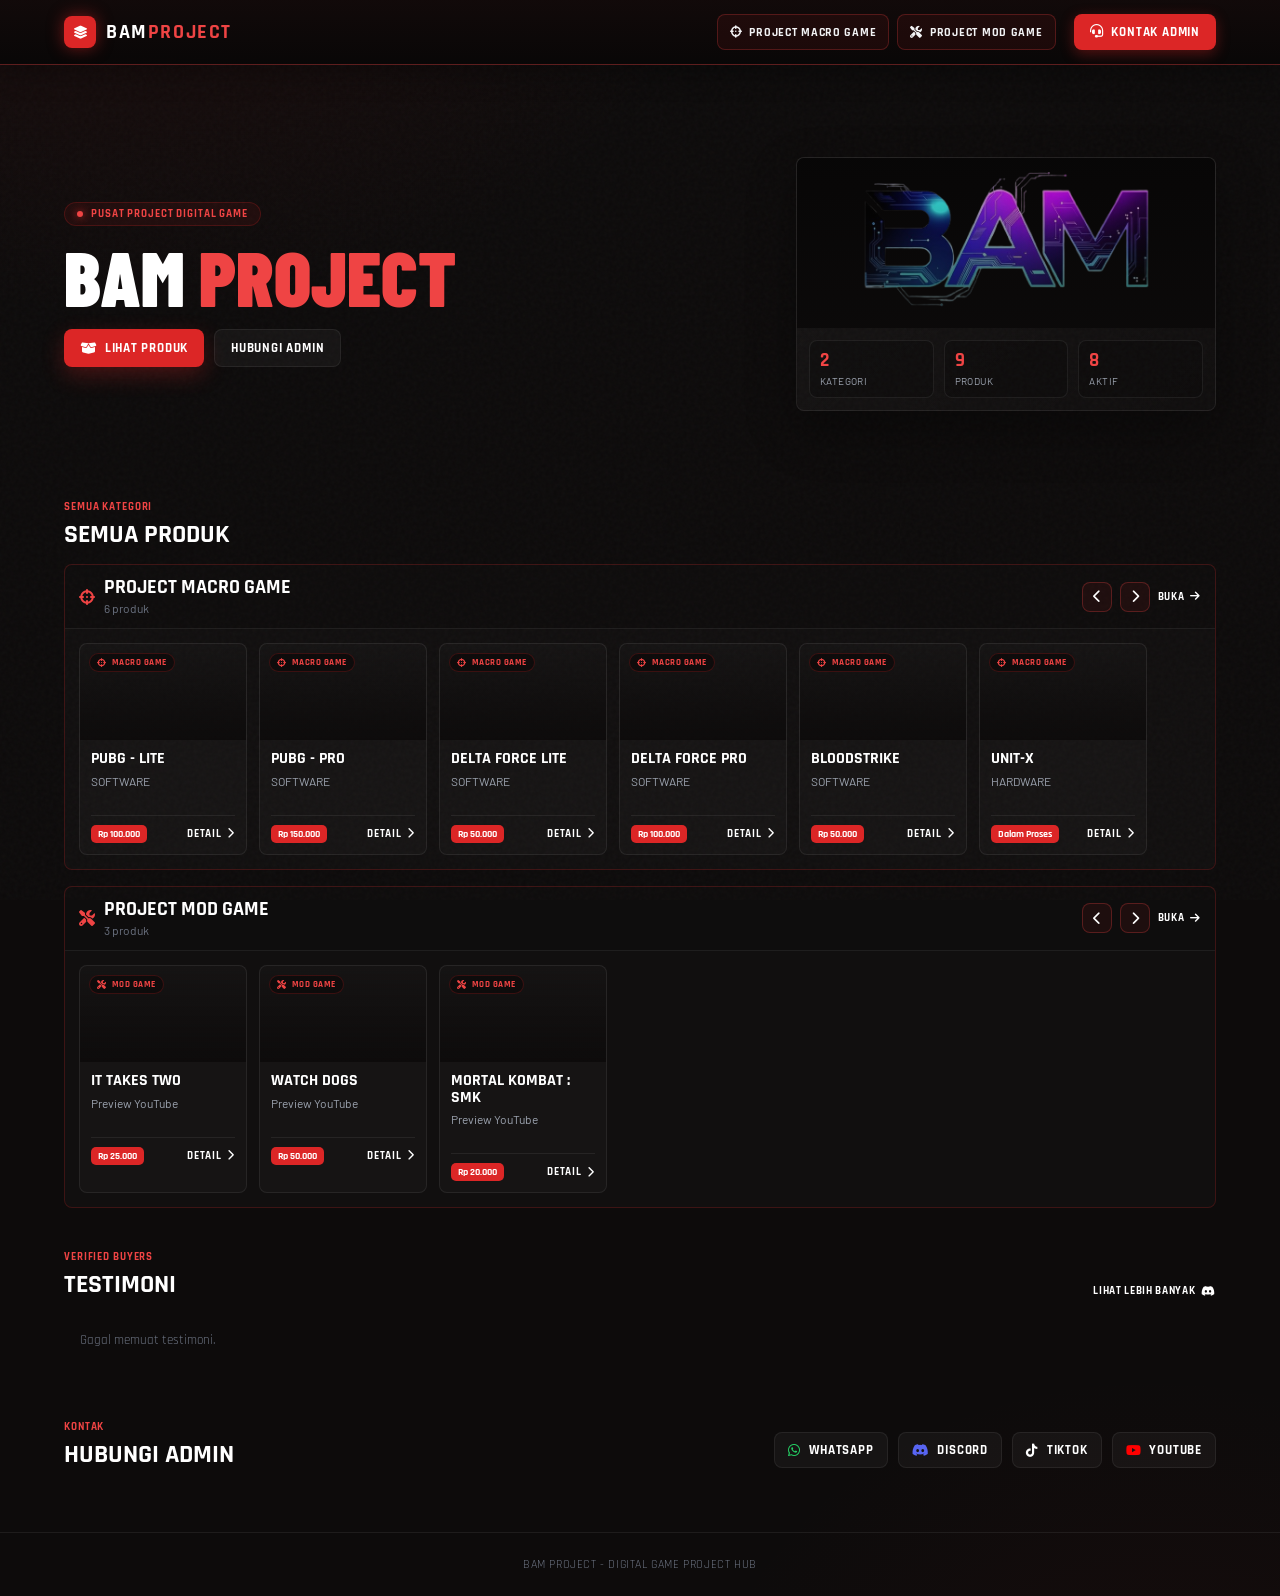
==== commit 3b31d99d: "Add files via upload" ====
--- a/index.html
+++ b/index.html
@@ -253,9 +253,13 @@
 
         .hero-image {
             min-height: 170px;
-            background:
-                linear-gradient(to top, rgba(13,11,11,0.96), rgba(13,11,11,0.12)),
-                url("https://4kwallpapers.com/images/wallpapers/playerunknowns-2732x2732-20844.jpg") center/cover;
+            background-color: #070606;
+            background-image:
+                linear-gradient(to top, rgba(13,11,11,0.72), rgba(13,11,11,0.08)),
+                url("assets/Logo_BAM_Transparant.png");
+            background-position: center, center;
+            background-size: cover, contain;
+            background-repeat: no-repeat, no-repeat;
         }
 
         .hero-stats {
@@ -685,8 +689,8 @@
             .nav-inner {
                 flex-wrap: wrap;
                 justify-content: space-between;
-                gap: 8px 12px;
-                padding: 10px 16px;
+                gap: 6px 10px;
+                padding: 8px 14px;
             }
 
             .category-nav {
@@ -694,32 +698,53 @@
                 width: 100%;
                 margin-left: 0;
                 justify-content: flex-start;
+                gap: 6px;
             }
 
-            .nav-cta { padding: 8px 12px; font-size: 12px; }
-            .page { padding-top: 128px; }
+            .category-tab {
+                height: 30px;
+                padding: 0 10px;
+                font-size: 11px;
+                border-radius: 7px;
+            }
+
+            .nav-cta { height: 32px; padding: 0 12px; font-size: 12px; }
+            .page { padding-top: 106px; }
             .hero { grid-template-columns: 1fr; min-height: 0; }
-            .hero-panel { order: -1; }
         }
 
         @media (max-width: 720px) {
-            .page { padding: 122px 14px 32px; }
-            h1 { font-size: 46px; }
-            .hero { gap: 20px; }
-            .hero-image { min-height: 130px; }
-            .hero-stats { grid-template-columns: 1fr 1fr 1fr; gap: 8px; }
-            .metric { padding: 8px; }
-            .metric strong { font-size: 17px; }
-            .metric span { font-size: 8.5px; }
+            .page { padding: 104px 14px 28px; }
+            h1 { font-size: 40px; margin-bottom: 10px; }
+            .eyebrow { margin-bottom: 10px; padding: 3px 10px; font-size: 10px; }
+            .hero { gap: 14px; }
+            .hero-actions { gap: 8px; }
+            .btn-primary,
+            .btn-ghost { min-height: 34px; padding: 0 12px; font-size: 12px; }
+            .hero-panel { box-shadow: 0 14px 34px rgba(0,0,0,0.28); }
+            .hero-image { min-height: 96px; }
+            .hero-stats { grid-template-columns: 1fr 1fr 1fr; gap: 6px; padding: 8px; }
+            .metric { padding: 7px; border-radius: 7px; }
+            .metric strong { font-size: 16px; }
+            .metric span { font-size: 8px; }
+            .section { padding: 22px 0 4px; }
             .section-header { align-items: flex-start; flex-direction: column; }
             .category-product-head { align-items: flex-start; flex-direction: column; }
-            .product-grid { gap: 10px; padding: 12px; }
-            .product-grid .product-card { flex-basis: 148px; }
-            .product-media { min-height: 86px; }
+            .category-product-section { padding: 12px; }
+            .product-grid { gap: 8px; padding: 10px; }
+            .product-grid .product-card { flex-basis: 136px; }
+            .product-media { min-height: 76px; }
             .product-body { padding: 9px; }
-            .product-title { font-size: 14px; }
-            .product-text { font-size: 11px; min-height: 30px; }
-            .product-foot { align-items: flex-start; flex-direction: column; gap: 7px; }
+            .product-title { font-size: 13px; }
+            .product-text { font-size: 10.5px; min-height: 28px; }
+            .product-foot { gap: 7px; }
+        }
+
+        @media (max-width: 390px) {
+            .logo-text { font-size: 18px; }
+            .nav-cta { padding: 0 10px; }
+            .btn-primary,
+            .btn-ghost { flex: 1 1 calc(50% - 8px); }
         }
     </style>
 </head>
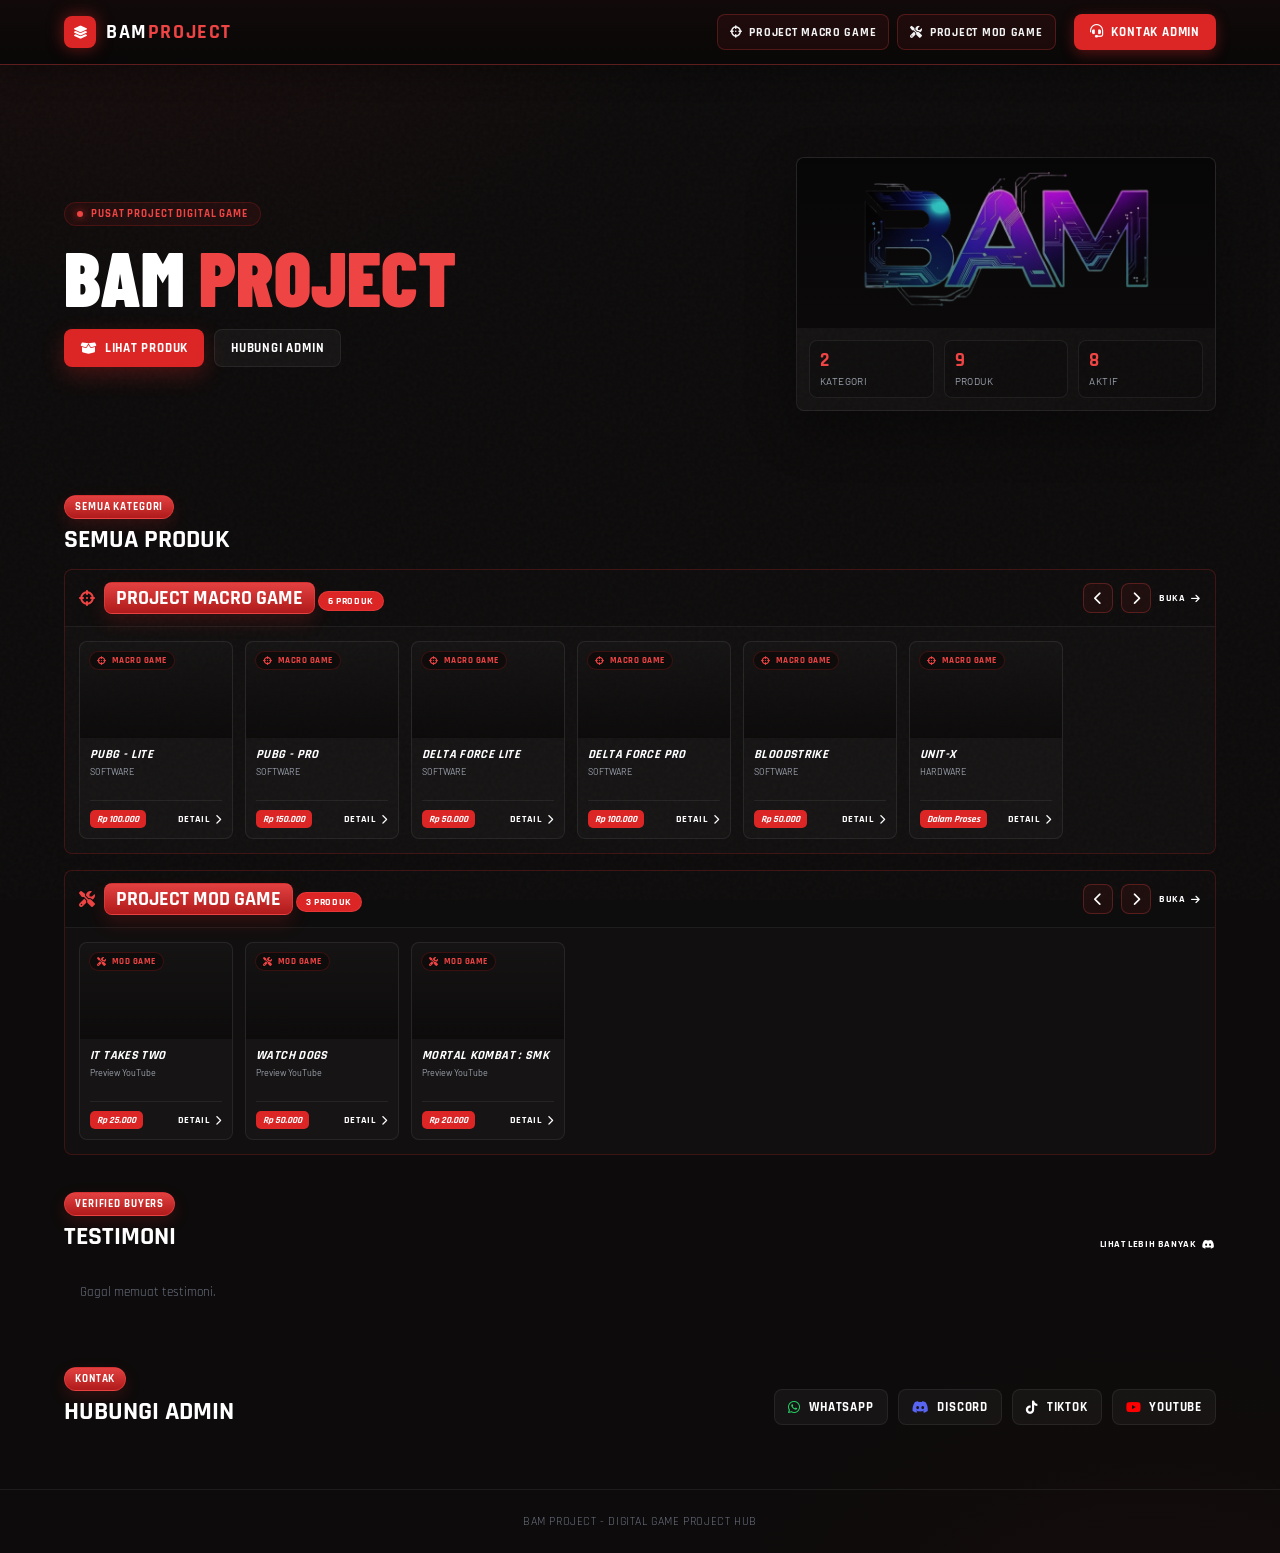
==== commit fada3acc: "Add files via upload" ====
--- a/index.html
+++ b/index.html
@@ -304,14 +304,21 @@
         }
 
         .section-tag {
-            display: inline-block;
+            display: inline-flex;
+            align-items: center;
+            gap: 6px;
             margin-bottom: 8px;
-            color: var(--red-bright);
+            padding: 4px 10px;
+            border: 1px solid rgba(239,68,68,0.55);
+            border-radius: 999px;
+            background: linear-gradient(180deg, rgba(239,68,68,0.95), rgba(185,28,28,0.95));
+            color: #fff;
             font-family: 'Rajdhani', sans-serif;
             font-weight: 700;
             font-size: 11px;
             letter-spacing: 0.08em;
             text-transform: uppercase;
+            box-shadow: 0 6px 16px rgba(220,38,38,0.18);
         }
 
         .section-title {
@@ -381,15 +388,35 @@
         }
 
         .category-product-title h3 {
+            display: inline-flex;
+            align-items: center;
+            width: fit-content;
+            padding: 5px 11px;
+            border: 1px solid rgba(239,68,68,0.55);
+            border-radius: 8px;
+            background: linear-gradient(180deg, rgba(239,68,68,0.95), rgba(185,28,28,0.95));
+            color: #fff;
             font-family: 'Rajdhani', sans-serif;
             font-size: 20px;
             line-height: 1;
             text-transform: uppercase;
+            box-shadow: 0 8px 18px rgba(220,38,38,0.18);
         }
 
         .category-product-title span {
-            color: var(--gray-dim);
-            font-size: 12px;
+            display: inline-flex;
+            width: fit-content;
+            margin-top: 5px;
+            padding: 3px 9px;
+            border: 1px solid rgba(239,68,68,0.55);
+            border-radius: 999px;
+            background: var(--red);
+            color: #fff;
+            font-family: 'Rajdhani', sans-serif;
+            font-size: 10px;
+            font-weight: 700;
+            letter-spacing: 0.06em;
+            text-transform: uppercase;
         }
 
         .product-grid {
@@ -407,7 +434,7 @@
         .product-grid::-webkit-scrollbar-thumb { background: var(--red-dim); border-radius: 99px; }
 
         .product-grid .product-card {
-            flex: 0 0 168px;
+            flex: 0 0 154px;
             scroll-snap-align: start;
         }
 
@@ -462,22 +489,24 @@
             letter-spacing: 0.06em;
         }
 
-        .product-body { padding: 11px; }
+        .product-body { padding: 10px; }
 
         .product-title {
             font-family: 'Rajdhani', sans-serif;
-            font-size: 16px;
+            font-size: 12.5px;
             font-weight: 700;
             line-height: 1.05;
             text-transform: uppercase;
+            letter-spacing: 0.03em;
+            font-style: italic;
         }
 
         .product-text {
             margin-top: 5px;
             color: var(--gray);
-            font-size: 12px;
+            font-size: 9px;
             line-height: 1.35;
-            min-height: 32px;
+            min-height: 24px;
         }
 
         .product-foot {
@@ -497,9 +526,10 @@
             border-radius: 5px;
             padding: 3px 7px;
             font-family: 'Rajdhani', sans-serif;
-            font-size: 10px;
+            font-size: 9.5px;
             font-weight: 700;
             white-space: nowrap;
+            font-style: italic;
         }
 
         .product-link {
@@ -507,7 +537,7 @@
             align-items: center;
             gap: 6px;
             color: #fff;
-            font-size: 11px;
+            font-size: 10px;
             white-space: nowrap;
         }
 
@@ -717,6 +747,7 @@
             .page { padding: 104px 14px 28px; }
             h1 { font-size: 40px; margin-bottom: 10px; }
             .eyebrow { margin-bottom: 10px; padding: 3px 10px; font-size: 10px; }
+            .section-tag { padding: 3px 9px; font-size: 10px; }
             .hero { gap: 14px; }
             .hero-actions { gap: 8px; }
             .btn-primary,
@@ -735,8 +766,8 @@
             .product-grid .product-card { flex-basis: 136px; }
             .product-media { min-height: 76px; }
             .product-body { padding: 9px; }
-            .product-title { font-size: 13px; }
-            .product-text { font-size: 10.5px; min-height: 28px; }
+            .product-title { font-size: 11.5px; }
+            .product-text { font-size: 8.8px; min-height: 22px; }
             .product-foot { gap: 7px; }
         }
 
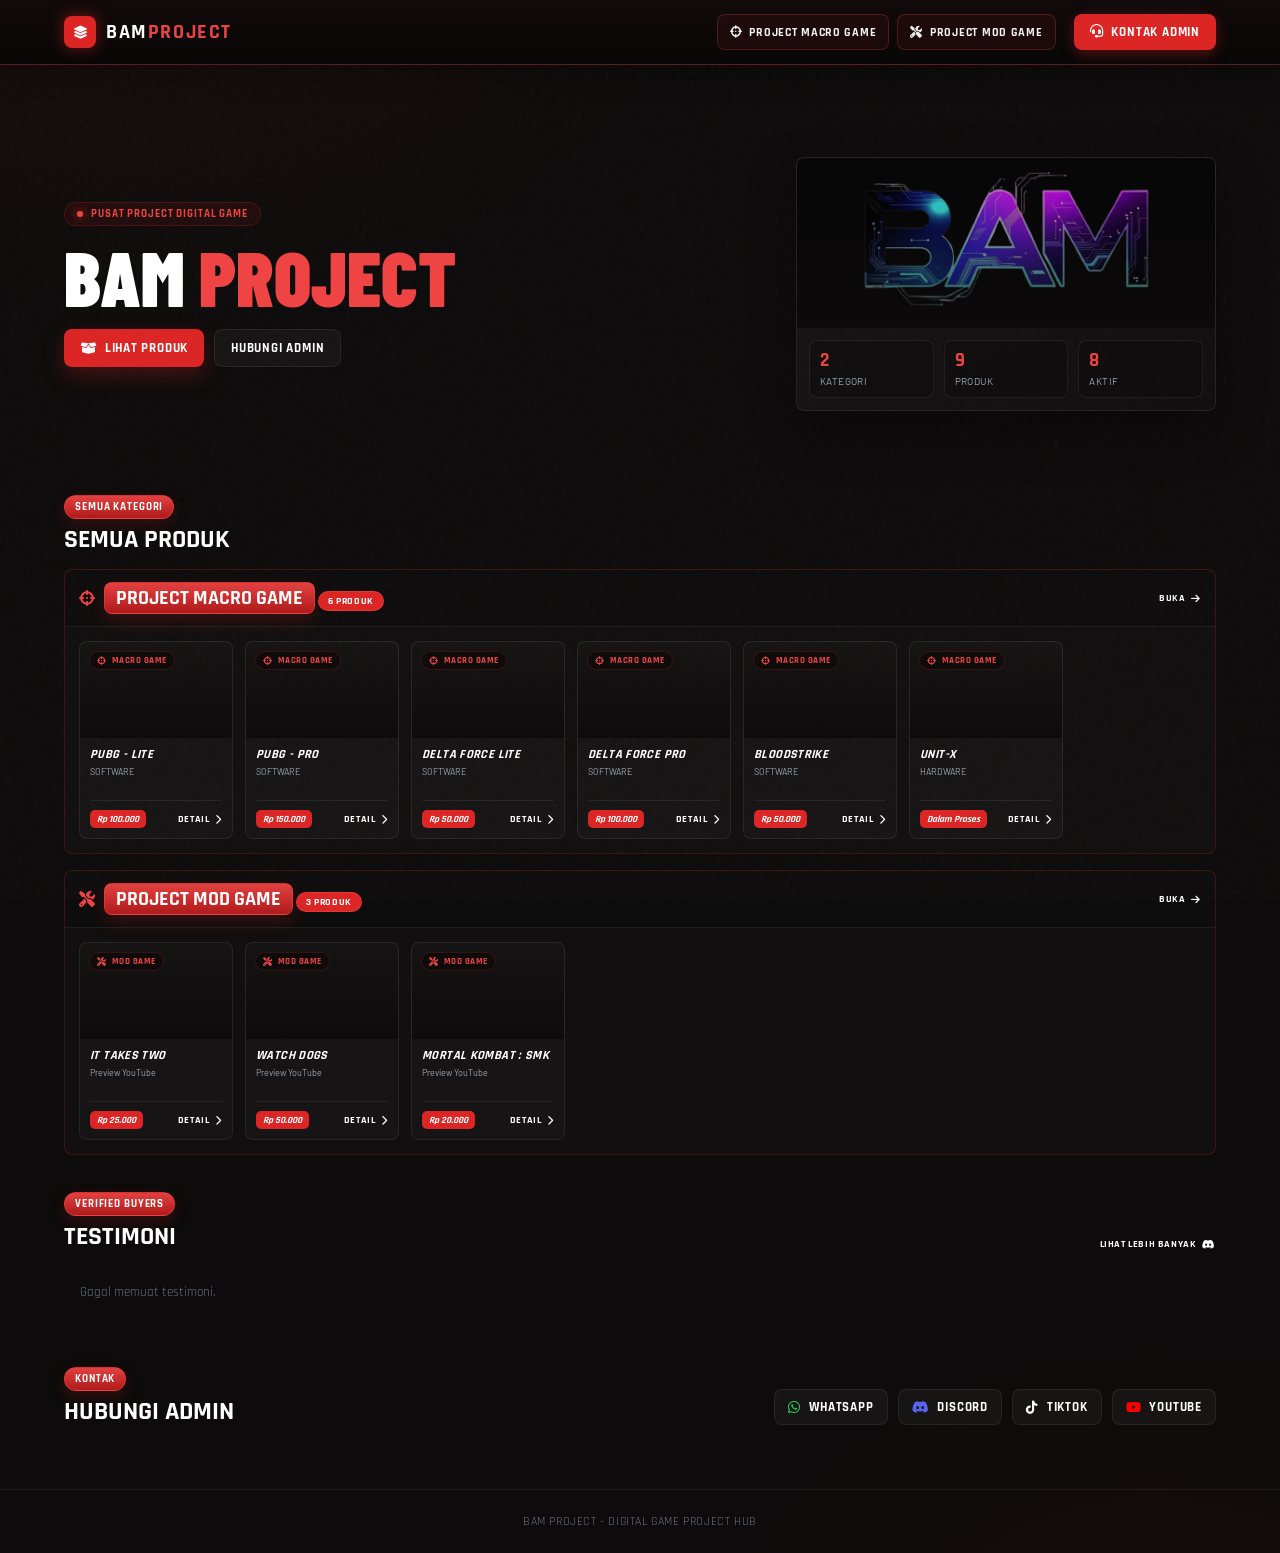
==== commit ab8b13a4: "Add files via upload" ====
--- a/index.html
+++ b/index.html
@@ -162,6 +162,18 @@
             white-space: nowrap;
         }
 
+        .nav-menu-btn {
+            display: none;
+            align-items: center;
+            justify-content: center;
+            width: 32px;
+            height: 32px;
+            border: 1px solid rgba(239,68,68,0.28);
+            border-radius: 8px;
+            background: rgba(220,38,38,0.08);
+            color: #fff;
+        }
+
         .page {
             position: relative;
             z-index: 1;
@@ -364,22 +376,6 @@
             flex-shrink: 0;
         }
 
-        .rail-btn {
-            width: 30px;
-            height: 30px;
-            border: 1px solid rgba(239,68,68,0.28);
-            border-radius: 8px;
-            background: rgba(220,38,38,0.08);
-            color: #fff;
-            cursor: pointer;
-            transition: all 0.2s;
-        }
-
-        .rail-btn:hover {
-            border-color: var(--red-bright);
-            background: rgba(220,38,38,0.18);
-        }
-
         .category-product-title {
             display: flex;
             align-items: center;
@@ -716,35 +712,61 @@
         }
 
         @media (max-width: 920px) {
+            nav { min-height: 54px; }
             .nav-inner {
-                flex-wrap: wrap;
+                position: relative;
+                min-height: 54px;
                 justify-content: space-between;
-                gap: 6px 10px;
-                padding: 8px 14px;
+                gap: 8px;
+                padding: 0 14px;
             }
 
+            .nav-menu-btn { display: inline-flex; }
+
             .category-nav {
-                order: 3;
+                position: absolute;
+                left: 14px;
+                right: 14px;
+                top: calc(100% + 8px);
+                display: none;
+                flex-direction: column;
+                align-items: stretch;
+                width: auto;
+                padding: 8px;
+                border: 1px solid rgba(239,68,68,0.28);
+                border-radius: 10px;
+                background: rgba(13,10,10,0.98);
+                box-shadow: 0 16px 34px rgba(0,0,0,0.36);
+                margin-left: 0;
+                gap: 6px;
+                overflow: visible;
+                z-index: 120;
+            }
+
+            nav.nav-open .category-nav { display: flex; }
+
+            .category-tab {
+                justify-content: flex-start;
                 width: 100%;
-                margin-left: 0;
-                justify-content: flex-start;
-                gap: 6px;
-            }
-
-            .category-tab {
-                height: 30px;
+                height: 32px;
                 padding: 0 10px;
                 font-size: 11px;
                 border-radius: 7px;
             }
 
             .nav-cta { height: 32px; padding: 0 12px; font-size: 12px; }
-            .page { padding-top: 106px; }
+            .page { padding-top: 72px; }
             .hero { grid-template-columns: 1fr; min-height: 0; }
         }
 
         @media (max-width: 720px) {
-            .page { padding: 104px 14px 28px; }
+            .page { padding: 70px 14px 28px; }
+            .nav-inner { min-height: 54px; padding: 6px 12px; }
+            .logo-icon { width: 28px; height: 28px; border-radius: 7px; }
+            .logo-text { font-size: 17px; letter-spacing: 0.06em; }
+            .category-nav { gap: 5px; }
+            .category-tab { height: 30px; padding: 0 9px; font-size: 10px; }
+            .nav-cta { height: 28px; padding: 0 10px; font-size: 10.5px; gap: 6px; border-radius: 7px; }
             h1 { font-size: 40px; margin-bottom: 10px; }
             .eyebrow { margin-bottom: 10px; padding: 3px 10px; font-size: 10px; }
             .section-tag { padding: 3px 9px; font-size: 10px; }
@@ -761,6 +783,8 @@
             .section { padding: 22px 0 4px; }
             .section-header { align-items: flex-start; flex-direction: column; }
             .category-product-head { align-items: flex-start; flex-direction: column; }
+            .category-product-title h3 { font-size: 15px; padding: 4px 9px; border-radius: 7px; }
+            .category-product-title span { font-size: 8.5px; padding: 2px 7px; }
             .category-product-section { padding: 12px; }
             .product-grid { gap: 8px; padding: 10px; }
             .product-grid .product-card { flex-basis: 136px; }
@@ -772,10 +796,56 @@
         }
 
         @media (max-width: 390px) {
-            .logo-text { font-size: 18px; }
+            .logo-text { font-size: 16px; }
+            .nav-cta i { display: none; }
             .nav-cta { padding: 0 10px; }
+            .category-product-title h3 { font-size: 13px; padding: 4px 8px; }
             .btn-primary,
             .btn-ghost { flex: 1 1 calc(50% - 8px); }
+        }
+
+        @media (max-width: 480px) {
+            .page { padding-left: 12px; padding-right: 12px; }
+            .category-nav { left: 12px; right: 12px; }
+            h1 { font-size: clamp(34px, 11vw, 40px); }
+            .hero-image { min-height: clamp(82px, 24vw, 96px); }
+            .hero-stats { gap: 5px; padding: 7px; }
+            .metric { padding: 6px 5px; }
+            .metric strong { font-size: 15px; }
+            .metric span { font-size: 7.5px; letter-spacing: 0.04em; }
+            .section-title { font-size: 22px; }
+            .category-product-section { padding: 10px; }
+            .category-product-head { gap: 10px; padding: 10px; }
+            .product-grid .product-card { flex-basis: 128px; }
+            .product-media { min-height: 70px; }
+            .product-body { padding: 8px; }
+            .product-title { font-size: 11px; }
+            .product-text { font-size: 8.2px; min-height: 20px; }
+            .product-price { font-size: 8.5px; padding: 3px 5px; }
+            .product-link { font-size: 9px; }
+        }
+
+        @media (max-width: 340px) {
+            .nav-inner { padding-left: 10px; padding-right: 10px; }
+            .logo-icon { width: 26px; height: 26px; }
+            .logo-text { font-size: 14px; }
+            .nav-menu-btn { width: 28px; height: 28px; }
+            .nav-cta {
+                width: 28px;
+                height: 28px;
+                padding: 0;
+                font-size: 0;
+            }
+            .nav-cta i {
+                display: inline-block;
+                font-size: 12px;
+            }
+            .page { padding-top: 66px; }
+            .hero-actions { flex-direction: column; }
+            .btn-primary,
+            .btn-ghost { width: 100%; flex-basis: auto; }
+            .hero-stats { grid-template-columns: 1fr; }
+            .product-grid .product-card { flex-basis: 122px; }
         }
     </style>
 </head>
@@ -786,6 +856,7 @@
                 <div class="logo-icon"><i class="fa-solid fa-layer-group" style="color:#fff;font-size:13px;"></i></div>
                 <span class="logo-text">BAM<span>PROJECT</span></span>
             </a>
+            <button class="nav-menu-btn" onclick="toggleNavMenu()" aria-label="Buka menu navigasi"><i class="fa-solid fa-bars"></i></button>
             <div class="category-nav" id="category-nav"></div>
             <button class="nav-cta" onclick="openContact()"><i class="fa-solid fa-headset"></i> Kontak Admin</button>
         </div>
@@ -860,7 +931,7 @@
         function renderCategoryNav() {
             const nav = document.getElementById('category-nav');
             nav.innerHTML = PROJECT_CATEGORIES.map(category => `
-                <a class="category-tab" href="${category.href}">
+                <a class="category-tab" href="${category.href}" onclick="closeNavMenu()">
                     <i class="fa-solid ${category.icon}"></i>
                     ${category.name}
                 </a>
@@ -936,8 +1007,6 @@
                                 </div>
                             </div>
                             <div class="category-actions">
-                                <button type="button" class="rail-btn" onclick="scrollCategory('${category.id}', -1)" aria-label="Produk sebelumnya"><i class="fa-solid fa-chevron-left"></i></button>
-                                <button type="button" class="rail-btn" onclick="scrollCategory('${category.id}', 1)" aria-label="Produk berikutnya"><i class="fa-solid fa-chevron-right"></i></button>
                                 <a class="product-link" href="${category.href}">Buka <i class="fa-solid fa-arrow-right"></i></a>
                             </div>
                         </div>
@@ -999,10 +1068,11 @@
         }
 
         function goTo(key) { window.open(SOCIAL[key], '_blank'); }
-        function scrollCategory(categoryId, direction) {
-            const rail = document.getElementById(`rail-${categoryId}`);
-            if (!rail) return;
-            rail.scrollBy({ left: direction * Math.max(220, rail.clientWidth * 0.75), behavior: 'smooth' });
+        function toggleNavMenu() {
+            document.querySelector('nav').classList.toggle('nav-open');
+        }
+        function closeNavMenu() {
+            document.querySelector('nav').classList.remove('nav-open');
         }
         function openLightbox(url) {
             document.getElementById('lightbox-img').src = url;
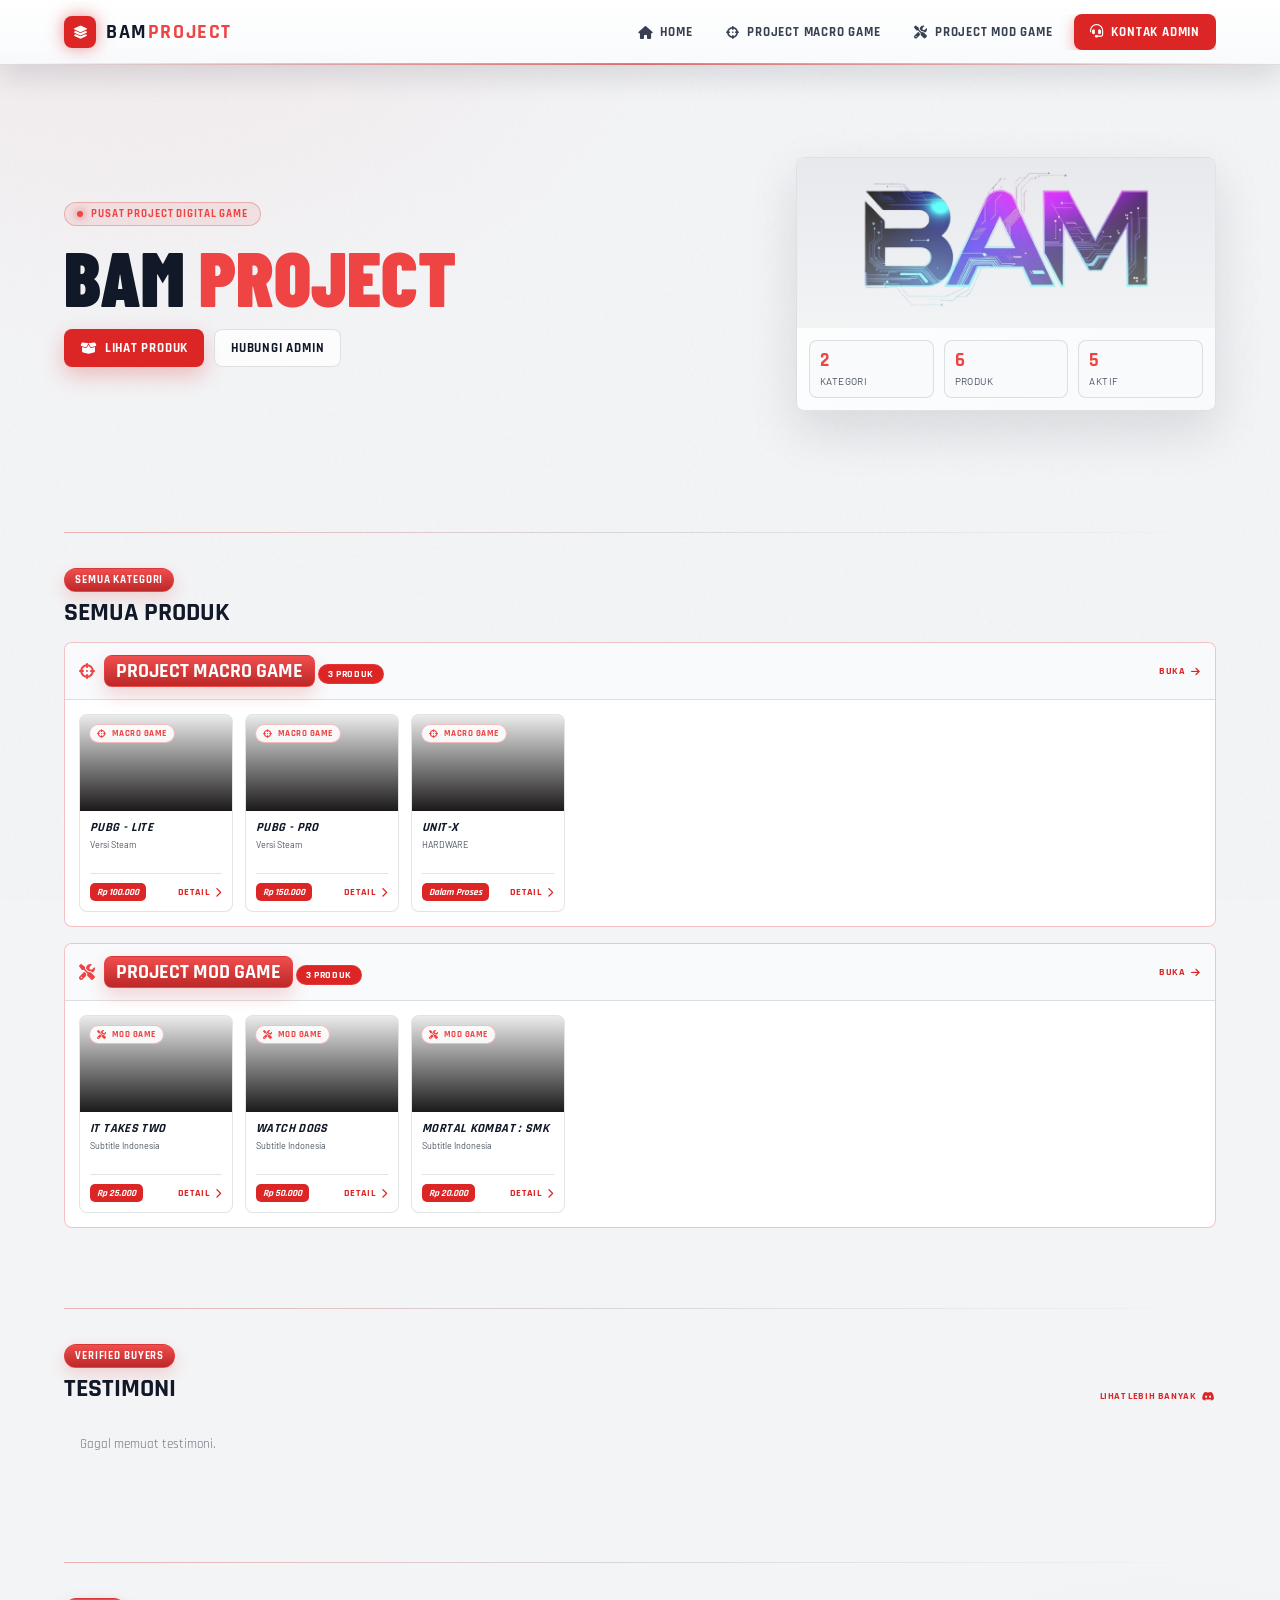
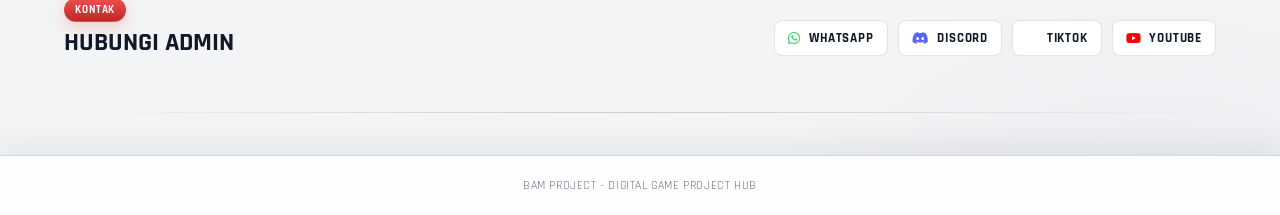
==== commit 06887470: "Add files via upload" ====
--- a/index.html
+++ b/index.html
@@ -9,16 +9,16 @@
     <link href="https://fonts.googleapis.com/css2?family=Rajdhani:wght@400;500;600;700&family=Barlow+Condensed:ital,wght@0,400;0,700;0,900&family=Barlow:wght@400;500;600;700&display=swap" rel="stylesheet">
     <style>
         :root {
-            --bg: #0d0b0b;
+            --bg: #f3f4f6;
             --red: #dc2626;
             --red-bright: #ef4444;
-            --red-border: rgba(220,38,38,0.22);
+            --red-border: rgba(220,38,38,0.28);
             --red-subtle: rgba(220,38,38,0.08);
-            --white: #ffffff;
-            --gray: #9ca3af;
+            --white: #111827;
+            --gray: #4b5563;
             --gray-dim: #6b7280;
-            --card-bg: rgba(255,255,255,0.025);
-            --border: rgba(255,255,255,0.07);
+            --card-bg: #ffffff;
+            --border: rgba(17,24,39,0.12);
         }
 
         * { box-sizing: border-box; margin: 0; padding: 0; }
@@ -28,8 +28,8 @@
             overflow-x: hidden;
             background-color: var(--bg);
             background-image:
-                radial-gradient(ellipse 80% 50% at 10% -10%, rgba(220,38,38,0.08), transparent 60%),
-                radial-gradient(ellipse 60% 40% at 90% 110%, rgba(153,27,27,0.07), transparent 60%);
+                radial-gradient(ellipse 80% 50% at 10% -10%, rgba(220,38,38,0.07), transparent 60%),
+                radial-gradient(ellipse 60% 40% at 90% 110%, rgba(15,23,42,0.06), transparent 60%);
             color: var(--white);
             font-family: 'Barlow', sans-serif;
         }
@@ -51,10 +51,21 @@
             right: 0;
             z-index: 100;
             min-height: 64px;
-            background: linear-gradient(180deg, rgba(18, 10, 10, 0.98), rgba(9, 7, 7, 0.96));
+            background: linear-gradient(180deg, rgba(255,255,255,0.98), rgba(248,250,252,0.95));
             backdrop-filter: blur(20px);
-            border-bottom: 1px solid rgba(239,68,68,0.34);
-            box-shadow: 0 10px 26px rgba(0,0,0,0.26);
+            border-bottom: 1px solid rgba(17,24,39,0.14);
+            box-shadow: 0 12px 28px rgba(15,23,42,0.12);
+        }
+
+        nav::after {
+            content: '';
+            position: absolute;
+            left: 0;
+            right: 0;
+            bottom: -1px;
+            height: 2px;
+            background: linear-gradient(90deg, transparent, rgba(220,38,38,0.62), transparent);
+            pointer-events: none;
         }
 
         .nav-inner {
@@ -65,6 +76,7 @@
             padding: 0 24px;
             display: flex;
             align-items: center;
+            justify-content: space-between;
             gap: 18px;
         }
 
@@ -72,7 +84,7 @@
             display: flex;
             align-items: center;
             gap: 10px;
-            color: #fff;
+            color: var(--white);
             text-decoration: none;
             min-width: max-content;
         }
@@ -131,21 +143,21 @@
             display: inline-flex;
             align-items: center;
             gap: 7px;
-            height: 36px;
-            padding: 0 12px;
-            border: 1px solid rgba(239,68,68,0.26);
-            border-radius: 8px;
-            background: rgba(220,38,38,0.08);
-            color: #f3f4f6;
-            font-size: 12px;
+            min-height: 32px;
+            padding: 6px 12px;
+            border: 1px solid transparent;
+            border-radius: 7px;
+            background: transparent;
+            color: #374151;
+            font-size: 13px;
             white-space: nowrap;
             transition: all 0.2s;
         }
 
         .category-tab:hover {
-            color: #fff;
+            color: var(--red);
             border-color: var(--red-border);
-            background: rgba(220,38,38,0.18);
+            background: rgba(220,38,38,0.10);
         }
 
         .nav-cta {
@@ -155,7 +167,7 @@
             gap: 8px;
             background: var(--red);
             color: #fff;
-            height: 36px;
+            min-height: 36px;
             padding: 0 16px;
             border-radius: 8px;
             box-shadow: 0 4px 14px rgba(220,38,38,0.35);
@@ -171,7 +183,7 @@
             border: 1px solid rgba(239,68,68,0.28);
             border-radius: 8px;
             background: rgba(220,38,38,0.08);
-            color: #fff;
+            color: var(--red);
         }
 
         .page {
@@ -182,12 +194,22 @@
             padding: 104px 24px 42px;
         }
 
+        .page::after {
+            content: '';
+            display: block;
+            width: 100%;
+            height: 1px;
+            margin-top: 28px;
+            background: linear-gradient(90deg, transparent, rgba(17,24,39,0.18), transparent);
+        }
+
         .hero {
             display: grid;
             grid-template-columns: minmax(0, 1fr) minmax(300px, 420px);
             gap: 28px;
             align-items: center;
             min-height: 360px;
+            margin-bottom: 22px;
         }
 
         .hero-copybox {
@@ -253,21 +275,21 @@
         }
 
         .btn-primary { background: var(--red); color: #fff; box-shadow: 0 8px 22px rgba(220,38,38,0.28); }
-        .btn-ghost { color: #fff; border: 1px solid var(--border); background: rgba(255,255,255,0.04); }
+        .btn-ghost { color: var(--white); border: 1px solid var(--border); background: rgba(255,255,255,0.72); }
 
         .hero-panel {
             border: 1px solid var(--border);
             border-radius: 8px;
-            background: linear-gradient(145deg, rgba(255,255,255,0.045), rgba(255,255,255,0.015));
+            background: linear-gradient(145deg, #ffffff, #f8fafc);
             overflow: hidden;
-            box-shadow: 0 20px 50px rgba(0,0,0,0.32);
+            box-shadow: 0 20px 50px rgba(15,23,42,0.12);
         }
 
         .hero-image {
             min-height: 170px;
-            background-color: #070606;
+            background-color: #e5e7eb;
             background-image:
-                linear-gradient(to top, rgba(13,11,11,0.72), rgba(13,11,11,0.08)),
+                linear-gradient(to top, rgba(255,255,255,0.52), rgba(255,255,255,0.08)),
                 url("assets/Logo_BAM_Transparant.png");
             background-position: center, center;
             background-size: cover, contain;
@@ -284,7 +306,7 @@
         .metric {
             border: 1px solid var(--border);
             border-radius: 8px;
-            background: rgba(0,0,0,0.18);
+            background: #f8fafc;
             padding: 10px;
         }
 
@@ -305,7 +327,22 @@
             letter-spacing: 0.04em;
         }
 
-        .section { padding: 30px 0 6px; }
+        .section {
+            position: relative;
+            padding: 46px 0 12px;
+        }
+
+        .section + .section {
+            margin-top: 22px;
+        }
+
+        .section::before {
+            content: '';
+            display: block;
+            height: 1px;
+            margin-bottom: 34px;
+            background: linear-gradient(90deg, rgba(220,38,38,0.32), rgba(17,24,39,0.12), transparent);
+        }
 
         .section-header {
             display: flex;
@@ -355,7 +392,7 @@
         .category-product-section {
             border: 1px solid var(--red-border);
             border-radius: 8px;
-            background: rgba(255,255,255,0.018);
+            background: #ffffff;
             overflow: hidden;
         }
 
@@ -366,7 +403,7 @@
             gap: 14px;
             padding: 12px 14px;
             border-bottom: 1px solid var(--border);
-            background: rgba(0,0,0,0.16);
+            background: #f8fafc;
         }
 
         .category-actions {
@@ -440,7 +477,7 @@
             border-radius: 8px;
             background: var(--card-bg);
             overflow: hidden;
-            color: #fff;
+            color: var(--white);
             text-decoration: none;
             transition: transform 0.2s, border-color 0.2s, background 0.2s;
         }
@@ -448,7 +485,7 @@
         .product-card:hover {
             transform: translateY(-2px);
             border-color: var(--red-border);
-            background: rgba(255,255,255,0.04);
+            background: #f9fafb;
         }
 
         .product-media {
@@ -476,7 +513,7 @@
             padding: 3px 7px;
             border: 1px solid var(--red-border);
             border-radius: 99px;
-            background: rgba(13,11,11,0.72);
+            background: rgba(255,255,255,0.90);
             color: var(--red-bright);
             font-family: 'Rajdhani', sans-serif;
             font-size: 9px;
@@ -532,7 +569,7 @@
             display: inline-flex;
             align-items: center;
             gap: 6px;
-            color: #fff;
+            color: var(--red);
             font-size: 10px;
             white-space: nowrap;
         }
@@ -559,7 +596,7 @@
             overflow: hidden;
             cursor: pointer;
             scroll-snap-align: start;
-            background: rgba(255,255,255,0.025);
+            background: #ffffff;
         }
 
         .testi-card img {
@@ -634,15 +671,17 @@
             padding: 0 13px;
             border-radius: 8px;
             border: 1px solid var(--border);
-            background: rgba(255,255,255,0.04);
-            color: #fff;
+            background: #ffffff;
+            color: var(--white);
         }
 
         footer {
             position: relative;
             z-index: 1;
-            border-top: 1px solid var(--border);
-            padding: 24px;
+            border-top: 1px solid rgba(17,24,39,0.16);
+            background: rgba(255,255,255,0.88);
+            box-shadow: 0 -12px 28px rgba(15,23,42,0.06);
+            padding: 22px 24px;
             text-align: center;
             color: var(--gray-dim);
             font-family: 'Rajdhani', sans-serif;
@@ -669,7 +708,7 @@
             width: min(420px, 100%);
             border: 1px solid var(--red-border);
             border-radius: 8px;
-            background: #120e0e;
+            background: #ffffff;
             padding: 24px;
             position: relative;
         }
@@ -682,8 +721,8 @@
             height: 34px;
             border: 1px solid var(--border);
             border-radius: 8px;
-            background: rgba(255,255,255,0.04);
-            color: #fff;
+            background: #f8fafc;
+            color: var(--white);
             cursor: pointer;
         }
 
@@ -701,8 +740,8 @@
             align-items: center;
             gap: 12px;
             border: 1px solid var(--border);
-            background: rgba(255,255,255,0.03);
-            color: #fff;
+            background: #f8fafc;
+            color: var(--white);
             text-decoration: none;
             padding: 13px;
             border-radius: 8px;
@@ -730,13 +769,15 @@
                 top: calc(100% + 8px);
                 display: none;
                 flex-direction: column;
+                justify-content: flex-start;
                 align-items: stretch;
                 width: auto;
+                height: auto;
                 padding: 8px;
                 border: 1px solid rgba(239,68,68,0.28);
                 border-radius: 10px;
-                background: rgba(13,10,10,0.98);
-                box-shadow: 0 16px 34px rgba(0,0,0,0.36);
+                background: rgba(255,255,255,0.98);
+                box-shadow: 0 16px 34px rgba(15,23,42,0.16);
                 margin-left: 0;
                 gap: 6px;
                 overflow: visible;
@@ -745,7 +786,8 @@
 
             nav.nav-open .category-nav { display: flex; }
 
-            .category-tab {
+            .category-tab,
+            .category-nav .nav-cta {
                 justify-content: flex-start;
                 width: 100%;
                 height: 32px;
@@ -754,9 +796,9 @@
                 border-radius: 7px;
             }
 
-            .nav-cta { height: 32px; padding: 0 12px; font-size: 12px; }
+            .category-nav .nav-cta { justify-content: center; }
             .page { padding-top: 72px; }
-            .hero { grid-template-columns: 1fr; min-height: 0; }
+            .hero { grid-template-columns: 1fr; min-height: 0; margin-bottom: 12px; }
         }
 
         @media (max-width: 720px) {
@@ -766,7 +808,7 @@
             .logo-text { font-size: 17px; letter-spacing: 0.06em; }
             .category-nav { gap: 5px; }
             .category-tab { height: 30px; padding: 0 9px; font-size: 10px; }
-            .nav-cta { height: 28px; padding: 0 10px; font-size: 10.5px; gap: 6px; border-radius: 7px; }
+            .category-nav .nav-cta { height: 30px; padding: 0 10px; font-size: 10.5px; gap: 6px; border-radius: 7px; }
             h1 { font-size: 40px; margin-bottom: 10px; }
             .eyebrow { margin-bottom: 10px; padding: 3px 10px; font-size: 10px; }
             .section-tag { padding: 3px 9px; font-size: 10px; }
@@ -780,7 +822,9 @@
             .metric { padding: 7px; border-radius: 7px; }
             .metric strong { font-size: 16px; }
             .metric span { font-size: 8px; }
-            .section { padding: 22px 0 4px; }
+            .section { padding: 34px 0 8px; }
+            .section + .section { margin-top: 14px; }
+            .section::before { margin-bottom: 24px; }
             .section-header { align-items: flex-start; flex-direction: column; }
             .category-product-head { align-items: flex-start; flex-direction: column; }
             .category-product-title h3 { font-size: 15px; padding: 4px 9px; border-radius: 7px; }
@@ -797,8 +841,8 @@
 
         @media (max-width: 390px) {
             .logo-text { font-size: 16px; }
-            .nav-cta i { display: none; }
-            .nav-cta { padding: 0 10px; }
+            .category-nav .nav-cta i { display: inline-block; }
+            .category-nav .nav-cta { padding: 0 10px; }
             .category-product-title h3 { font-size: 13px; padding: 4px 8px; }
             .btn-primary,
             .btn-ghost { flex: 1 1 calc(50% - 8px); }
@@ -830,16 +874,8 @@
             .logo-icon { width: 26px; height: 26px; }
             .logo-text { font-size: 14px; }
             .nav-menu-btn { width: 28px; height: 28px; }
-            .nav-cta {
-                width: 28px;
-                height: 28px;
-                padding: 0;
-                font-size: 0;
-            }
-            .nav-cta i {
-                display: inline-block;
-                font-size: 12px;
-            }
+            .category-nav .nav-cta { width: 100%; height: 30px; padding: 0 10px; font-size: 10px; }
+            .category-nav .nav-cta i { display: inline-block; font-size: 12px; }
             .page { padding-top: 66px; }
             .hero-actions { flex-direction: column; }
             .btn-primary,
@@ -858,7 +894,6 @@
             </a>
             <button class="nav-menu-btn" onclick="toggleNavMenu()" aria-label="Buka menu navigasi"><i class="fa-solid fa-bars"></i></button>
             <div class="category-nav" id="category-nav"></div>
-            <button class="nav-cta" onclick="openContact()"><i class="fa-solid fa-headset"></i> Kontak Admin</button>
         </div>
     </nav>
 
@@ -930,12 +965,22 @@
 
         function renderCategoryNav() {
             const nav = document.getElementById('category-nav');
-            nav.innerHTML = PROJECT_CATEGORIES.map(category => `
+            nav.innerHTML = `
+                <a class="category-tab" href="index.html" onclick="closeNavMenu()">
+                    <i class="fa-solid fa-house"></i>
+                    Home
+                </a>
+                ${PROJECT_CATEGORIES.map(category => `
                 <a class="category-tab" href="${category.href}" onclick="closeNavMenu()">
                     <i class="fa-solid ${category.icon}"></i>
                     ${category.name}
                 </a>
-            `).join('');
+                `).join('')}
+                <button class="nav-cta" onclick="openContact(); closeNavMenu();">
+                    <i class="fa-solid fa-headset"></i>
+                    Kontak Admin
+                </button>
+            `;
         }
 
         function normalizeProduct(product) {
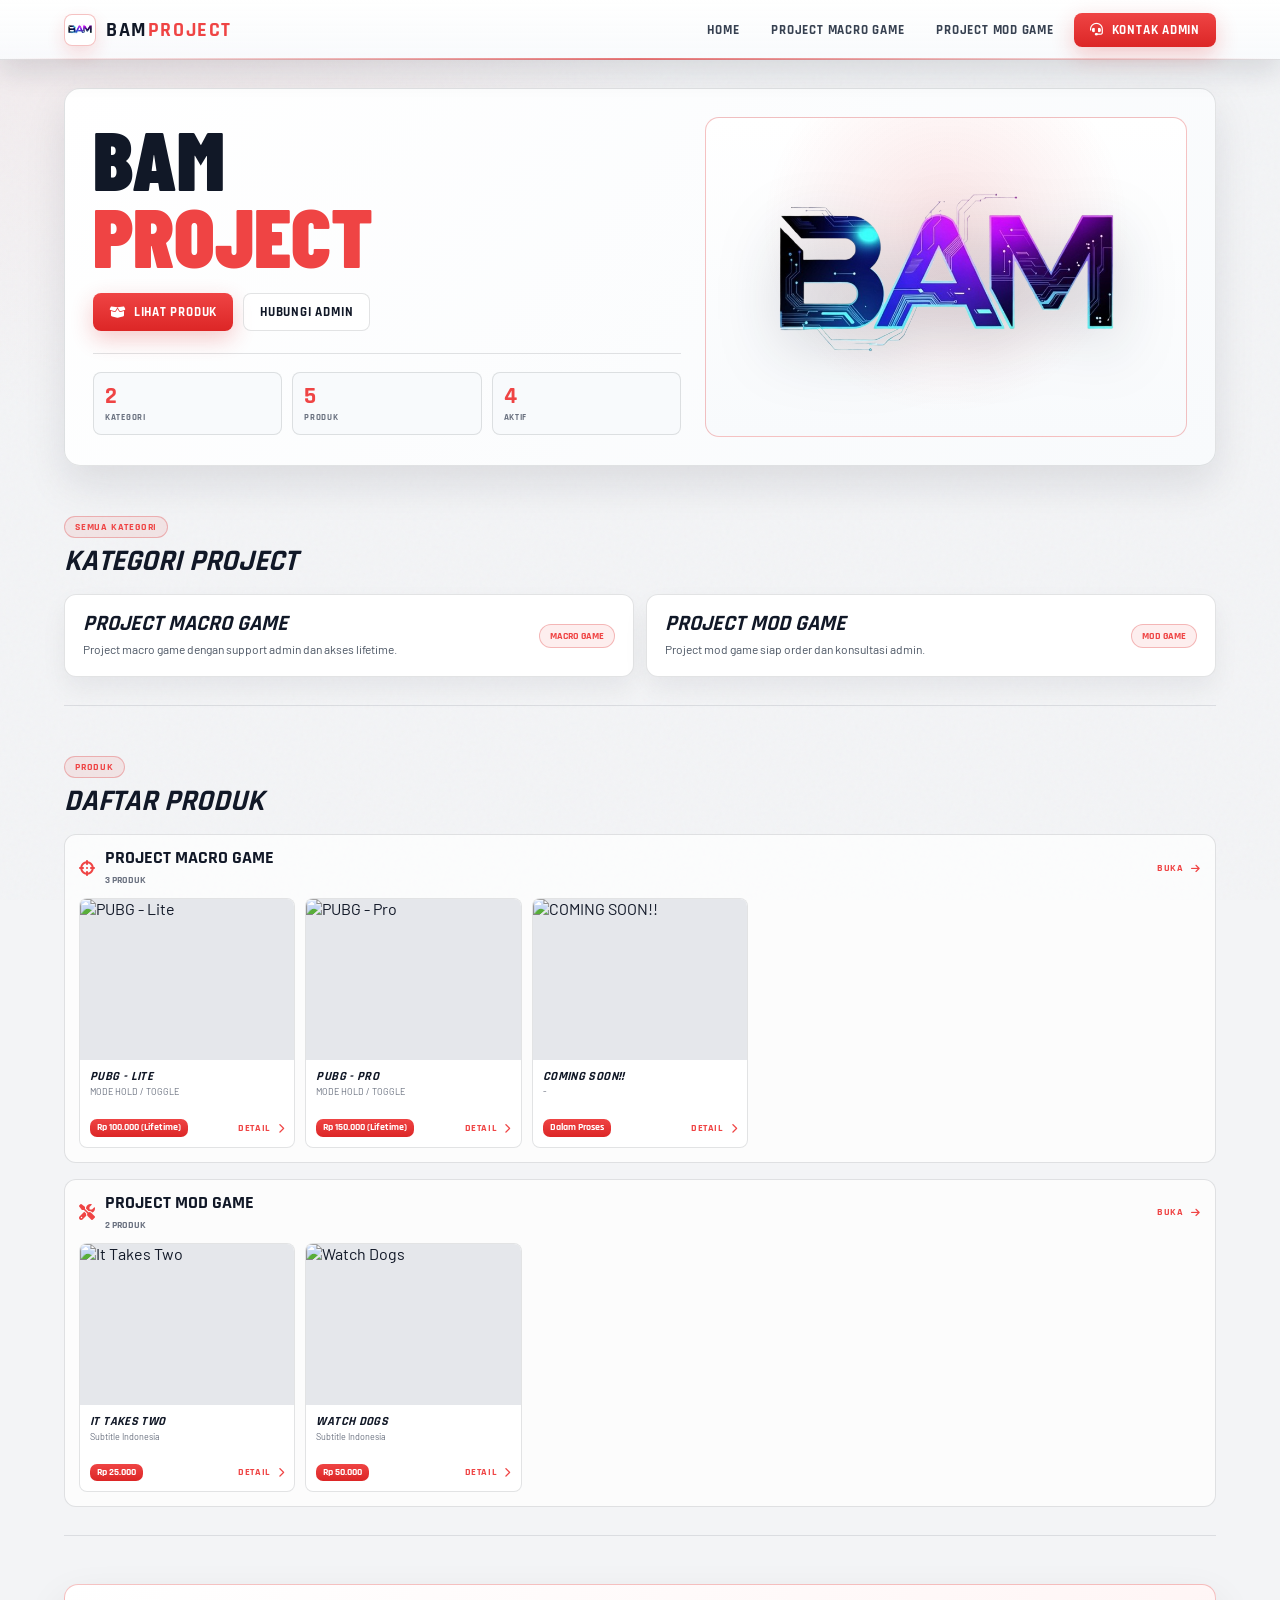
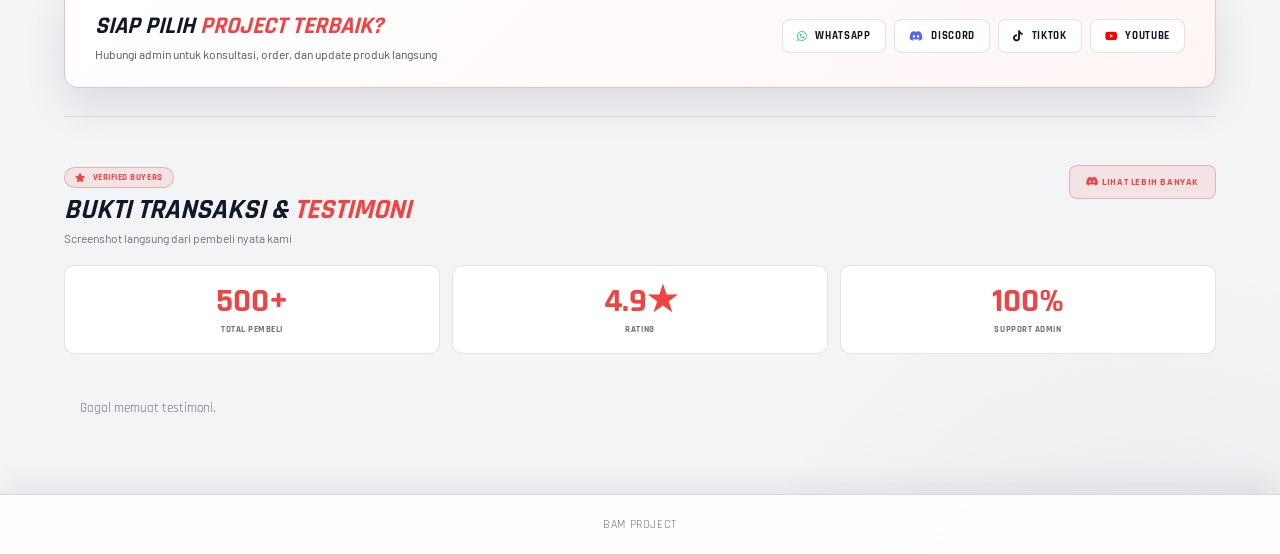
==== commit ad18cbc4: "Add files via upload" ====
--- a/index.html
+++ b/index.html
@@ -4,1141 +4,89 @@
     <meta charset="UTF-8">
     <meta name="viewport" content="width=device-width, initial-scale=1.0">
     <title>BAM PROJECT</title>
+    <link rel="icon" type="image/png" href="assets/Logo_BAM_Transparant.png">
     <link rel="stylesheet" href="https://cdnjs.cloudflare.com/ajax/libs/font-awesome/6.5.1/css/all.min.css">
     <link rel="preconnect" href="https://fonts.googleapis.com">
+    <link rel="preconnect" href="https://fonts.gstatic.com" crossorigin>
     <link href="https://fonts.googleapis.com/css2?family=Rajdhani:wght@400;500;600;700&family=Barlow+Condensed:ital,wght@0,400;0,700;0,900&family=Barlow:wght@400;500;600;700&display=swap" rel="stylesheet">
-    <style>
-        :root {
-            --bg: #f3f4f6;
-            --red: #dc2626;
-            --red-bright: #ef4444;
-            --red-border: rgba(220,38,38,0.28);
-            --red-subtle: rgba(220,38,38,0.08);
-            --white: #111827;
-            --gray: #4b5563;
-            --gray-dim: #6b7280;
-            --card-bg: #ffffff;
-            --border: rgba(17,24,39,0.12);
-        }
-
-        * { box-sizing: border-box; margin: 0; padding: 0; }
-        html { scroll-behavior: smooth; }
-        body {
-            min-height: 100vh;
-            overflow-x: hidden;
-            background-color: var(--bg);
-            background-image:
-                radial-gradient(ellipse 80% 50% at 10% -10%, rgba(220,38,38,0.07), transparent 60%),
-                radial-gradient(ellipse 60% 40% at 90% 110%, rgba(15,23,42,0.06), transparent 60%);
-            color: var(--white);
-            font-family: 'Barlow', sans-serif;
-        }
-
-        body::before {
-            content: '';
-            position: fixed;
-            inset: 0;
-            z-index: 0;
-            opacity: 0.03;
-            pointer-events: none;
-            background-image: url("data:image/svg+xml,%3Csvg viewBox='0 0 256 256' xmlns='http://www.w3.org/2000/svg'%3E%3Cfilter id='n'%3E%3CfeTurbulence type='fractalNoise' baseFrequency='0.9' numOctaves='4' stitchTiles='stitch'/%3E%3C/filter%3E%3Crect width='100%25' height='100%25' filter='url(%23n)' opacity='1'/%3E%3C/svg%3E");
-        }
-
-        nav {
-            position: fixed;
-            top: 0;
-            left: 0;
-            right: 0;
-            z-index: 100;
-            min-height: 64px;
-            background: linear-gradient(180deg, rgba(255,255,255,0.98), rgba(248,250,252,0.95));
-            backdrop-filter: blur(20px);
-            border-bottom: 1px solid rgba(17,24,39,0.14);
-            box-shadow: 0 12px 28px rgba(15,23,42,0.12);
-        }
-
-        nav::after {
-            content: '';
-            position: absolute;
-            left: 0;
-            right: 0;
-            bottom: -1px;
-            height: 2px;
-            background: linear-gradient(90deg, transparent, rgba(220,38,38,0.62), transparent);
-            pointer-events: none;
-        }
-
-        .nav-inner {
-            width: 100%;
-            max-width: 1200px;
-            min-height: 64px;
-            margin: 0 auto;
-            padding: 0 24px;
-            display: flex;
-            align-items: center;
-            justify-content: space-between;
-            gap: 18px;
-        }
-
-        .nav-logo {
-            display: flex;
-            align-items: center;
-            gap: 10px;
-            color: var(--white);
-            text-decoration: none;
-            min-width: max-content;
-        }
-
-        .logo-icon {
-            width: 32px;
-            height: 32px;
-            border-radius: 8px;
-            background: var(--red);
-            display: flex;
-            align-items: center;
-            justify-content: center;
-            box-shadow: 0 0 16px rgba(220,38,38,0.5);
-        }
-
-        .logo-text {
-            font-family: 'Rajdhani', sans-serif;
-            font-weight: 700;
-            font-size: 20px;
-            letter-spacing: 0.08em;
-            text-transform: uppercase;
-        }
-
-        .logo-text span { color: var(--red-bright); }
-
-        .category-nav {
-            display: flex;
-            justify-content: flex-end;
-            align-items: center;
-            gap: 8px;
-            min-width: 0;
-            margin-left: auto;
-            height: 100%;
-            overflow-x: auto;
-            scrollbar-width: none;
-        }
-
-        .category-nav::-webkit-scrollbar { display: none; }
-
-        .category-tab,
-        .nav-cta,
-        .btn-primary,
-        .btn-ghost,
-        .product-link,
-        .social-pill {
-            border: 0;
-            cursor: pointer;
-            text-decoration: none;
-            font-family: 'Rajdhani', sans-serif;
-            font-weight: 700;
-            text-transform: uppercase;
-            letter-spacing: 0.06em;
-        }
-
-        .category-tab {
-            display: inline-flex;
-            align-items: center;
-            gap: 7px;
-            min-height: 32px;
-            padding: 6px 12px;
-            border: 1px solid transparent;
-            border-radius: 7px;
-            background: transparent;
-            color: #374151;
-            font-size: 13px;
-            white-space: nowrap;
-            transition: all 0.2s;
-        }
-
-        .category-tab:hover {
-            color: var(--red);
-            border-color: var(--red-border);
-            background: rgba(220,38,38,0.10);
-        }
-
-        .nav-cta {
-            display: flex;
-            align-items: center;
-            justify-content: center;
-            gap: 8px;
-            background: var(--red);
-            color: #fff;
-            min-height: 36px;
-            padding: 0 16px;
-            border-radius: 8px;
-            box-shadow: 0 4px 14px rgba(220,38,38,0.35);
-            white-space: nowrap;
-        }
-
-        .nav-menu-btn {
-            display: none;
-            align-items: center;
-            justify-content: center;
-            width: 32px;
-            height: 32px;
-            border: 1px solid rgba(239,68,68,0.28);
-            border-radius: 8px;
-            background: rgba(220,38,38,0.08);
-            color: var(--red);
-        }
-
-        .page {
-            position: relative;
-            z-index: 1;
-            max-width: 1200px;
-            margin: 0 auto;
-            padding: 104px 24px 42px;
-        }
-
-        .page::after {
-            content: '';
-            display: block;
-            width: 100%;
-            height: 1px;
-            margin-top: 28px;
-            background: linear-gradient(90deg, transparent, rgba(17,24,39,0.18), transparent);
-        }
-
-        .hero {
-            display: grid;
-            grid-template-columns: minmax(0, 1fr) minmax(300px, 420px);
-            gap: 28px;
-            align-items: center;
-            min-height: 360px;
-            margin-bottom: 22px;
-        }
-
-        .hero-copybox {
-            max-width: 590px;
-        }
-
-        .eyebrow {
-            display: inline-flex;
-            align-items: center;
-            gap: 8px;
-            margin-bottom: 14px;
-            padding: 4px 12px;
-            border: 1px solid var(--red-border);
-            border-radius: 99px;
-            background: var(--red-subtle);
-            color: var(--red-bright);
-            font-family: 'Rajdhani', sans-serif;
-            font-weight: 700;
-            font-size: 11px;
-            letter-spacing: 0.08em;
-            text-transform: uppercase;
-        }
-
-        .eyebrow .dot {
-            width: 6px;
-            height: 6px;
-            border-radius: 50%;
-            background: var(--red-bright);
-            box-shadow: 0 0 8px var(--red);
-        }
-
-        h1 {
-            font-family: 'Barlow Condensed', sans-serif;
-            font-weight: 900;
-            font-size: clamp(50px, 6vw, 78px);
-            line-height: 0.96;
-            text-transform: uppercase;
-            margin-bottom: 16px;
-        }
-
-        h1 span { color: var(--red-bright); }
-
-        .hero-copy {
-            max-width: 520px;
-            color: var(--gray);
-            font-size: 14px;
-            line-height: 1.6;
-            margin-bottom: 20px;
-        }
-
-        .hero-actions { display: flex; gap: 10px; flex-wrap: wrap; }
-
-        .btn-primary,
-        .btn-ghost {
-            display: inline-flex;
-            align-items: center;
-            justify-content: center;
-            gap: 8px;
-            min-height: 38px;
-            padding: 0 16px;
-            border-radius: 8px;
-            font-size: 13px;
-        }
-
-        .btn-primary { background: var(--red); color: #fff; box-shadow: 0 8px 22px rgba(220,38,38,0.28); }
-        .btn-ghost { color: var(--white); border: 1px solid var(--border); background: rgba(255,255,255,0.72); }
-
-        .hero-panel {
-            border: 1px solid var(--border);
-            border-radius: 8px;
-            background: linear-gradient(145deg, #ffffff, #f8fafc);
-            overflow: hidden;
-            box-shadow: 0 20px 50px rgba(15,23,42,0.12);
-        }
-
-        .hero-image {
-            min-height: 170px;
-            background-color: #e5e7eb;
-            background-image:
-                linear-gradient(to top, rgba(255,255,255,0.52), rgba(255,255,255,0.08)),
-                url("assets/Logo_BAM_Transparant.png");
-            background-position: center, center;
-            background-size: cover, contain;
-            background-repeat: no-repeat, no-repeat;
-        }
-
-        .hero-stats {
-            display: grid;
-            grid-template-columns: repeat(3, 1fr);
-            gap: 10px;
-            padding: 12px;
-        }
-
-        .metric {
-            border: 1px solid var(--border);
-            border-radius: 8px;
-            background: #f8fafc;
-            padding: 10px;
-        }
-
-        .metric strong {
-            display: block;
-            color: var(--red-bright);
-            font-family: 'Rajdhani', sans-serif;
-            font-size: 19px;
-            line-height: 1;
-        }
-
-        .metric span {
-            display: block;
-            margin-top: 5px;
-            color: var(--gray);
-            font-size: 10px;
-            text-transform: uppercase;
-            letter-spacing: 0.04em;
-        }
-
-        .section {
-            position: relative;
-            padding: 46px 0 12px;
-        }
-
-        .section + .section {
-            margin-top: 22px;
-        }
-
-        .section::before {
-            content: '';
-            display: block;
-            height: 1px;
-            margin-bottom: 34px;
-            background: linear-gradient(90deg, rgba(220,38,38,0.32), rgba(17,24,39,0.12), transparent);
-        }
-
-        .section-header {
-            display: flex;
-            align-items: end;
-            justify-content: space-between;
-            gap: 18px;
-            margin-bottom: 16px;
-        }
-
-        .section-tag {
-            display: inline-flex;
-            align-items: center;
-            gap: 6px;
-            margin-bottom: 8px;
-            padding: 4px 10px;
-            border: 1px solid rgba(239,68,68,0.55);
-            border-radius: 999px;
-            background: linear-gradient(180deg, rgba(239,68,68,0.95), rgba(185,28,28,0.95));
-            color: #fff;
-            font-family: 'Rajdhani', sans-serif;
-            font-weight: 700;
-            font-size: 11px;
-            letter-spacing: 0.08em;
-            text-transform: uppercase;
-            box-shadow: 0 6px 16px rgba(220,38,38,0.18);
-        }
-
-        .section-title {
-            font-family: 'Rajdhani', sans-serif;
-            font-size: 26px;
-            line-height: 1;
-            text-transform: uppercase;
-        }
-
-        .section-desc {
-            max-width: 460px;
-            color: var(--gray);
-            font-size: 13px;
-            line-height: 1.5;
-        }
-
-        .category-section-list {
-            display: grid;
-            gap: 16px;
-        }
-
-        .category-product-section {
-            border: 1px solid var(--red-border);
-            border-radius: 8px;
-            background: #ffffff;
-            overflow: hidden;
-        }
-
-        .category-product-head {
-            display: flex;
-            align-items: center;
-            justify-content: space-between;
-            gap: 14px;
-            padding: 12px 14px;
-            border-bottom: 1px solid var(--border);
-            background: #f8fafc;
-        }
-
-        .category-actions {
-            display: flex;
-            align-items: center;
-            gap: 8px;
-            flex-shrink: 0;
-        }
-
-        .category-product-title {
-            display: flex;
-            align-items: center;
-            gap: 9px;
-            min-width: 0;
-        }
-
-        .category-product-title h3 {
-            display: inline-flex;
-            align-items: center;
-            width: fit-content;
-            padding: 5px 11px;
-            border: 1px solid rgba(239,68,68,0.55);
-            border-radius: 8px;
-            background: linear-gradient(180deg, rgba(239,68,68,0.95), rgba(185,28,28,0.95));
-            color: #fff;
-            font-family: 'Rajdhani', sans-serif;
-            font-size: 20px;
-            line-height: 1;
-            text-transform: uppercase;
-            box-shadow: 0 8px 18px rgba(220,38,38,0.18);
-        }
-
-        .category-product-title span {
-            display: inline-flex;
-            width: fit-content;
-            margin-top: 5px;
-            padding: 3px 9px;
-            border: 1px solid rgba(239,68,68,0.55);
-            border-radius: 999px;
-            background: var(--red);
-            color: #fff;
-            font-family: 'Rajdhani', sans-serif;
-            font-size: 10px;
-            font-weight: 700;
-            letter-spacing: 0.06em;
-            text-transform: uppercase;
-        }
-
-        .product-grid {
-            display: flex;
-            gap: 12px;
-            overflow-x: auto;
-            scroll-snap-type: x mandatory;
-            scroll-behavior: smooth;
-            padding: 14px;
-            scrollbar-width: thin;
-            scrollbar-color: var(--red-dim) transparent;
-        }
-
-        .product-grid::-webkit-scrollbar { height: 4px; }
-        .product-grid::-webkit-scrollbar-thumb { background: var(--red-dim); border-radius: 99px; }
-
-        .product-grid .product-card {
-            flex: 0 0 154px;
-            scroll-snap-align: start;
-        }
-
-        .product-card {
-            min-width: 0;
-            border: 1px solid var(--border);
-            border-radius: 8px;
-            background: var(--card-bg);
-            overflow: hidden;
-            color: var(--white);
-            text-decoration: none;
-            transition: transform 0.2s, border-color 0.2s, background 0.2s;
-        }
-
-        .product-card:hover {
-            transform: translateY(-2px);
-            border-color: var(--red-border);
-            background: #f9fafb;
-        }
-
-        .product-media {
-            min-height: 96px;
-            position: relative;
-            background-size: cover;
-            background-position: center;
-        }
-
-        .product-media::after {
-            content: '';
-            position: absolute;
-            inset: 0;
-            background: linear-gradient(to top, rgba(13,11,11,0.94), rgba(13,11,11,0.08));
-        }
-
-        .product-category {
-            position: absolute;
-            left: 9px;
-            top: 9px;
-            z-index: 1;
-            display: inline-flex;
-            align-items: center;
-            gap: 5px;
-            padding: 3px 7px;
-            border: 1px solid var(--red-border);
-            border-radius: 99px;
-            background: rgba(255,255,255,0.90);
-            color: var(--red-bright);
-            font-family: 'Rajdhani', sans-serif;
-            font-size: 9px;
-            font-weight: 700;
-            text-transform: uppercase;
-            letter-spacing: 0.06em;
-        }
-
-        .product-body { padding: 10px; }
-
-        .product-title {
-            font-family: 'Rajdhani', sans-serif;
-            font-size: 12.5px;
-            font-weight: 700;
-            line-height: 1.05;
-            text-transform: uppercase;
-            letter-spacing: 0.03em;
-            font-style: italic;
-        }
-
-        .product-text {
-            margin-top: 5px;
-            color: var(--gray);
-            font-size: 9px;
-            line-height: 1.35;
-            min-height: 24px;
-        }
-
-        .product-foot {
-            margin-top: 10px;
-            display: flex;
-            align-items: center;
-            justify-content: space-between;
-            gap: 10px;
-            padding-top: 9px;
-            border-top: 1px solid var(--border);
-        }
-
-        .product-price {
-            flex-shrink: 0;
-            color: #fff;
-            background: var(--red);
-            border-radius: 5px;
-            padding: 3px 7px;
-            font-family: 'Rajdhani', sans-serif;
-            font-size: 9.5px;
-            font-weight: 700;
-            white-space: nowrap;
-            font-style: italic;
-        }
-
-        .product-link {
-            display: inline-flex;
-            align-items: center;
-            gap: 6px;
-            color: var(--red);
-            font-size: 10px;
-            white-space: nowrap;
-        }
-
-        .testi-scroll {
-            display: flex;
-            gap: 12px;
-            overflow-x: auto;
-            padding: 2px 0 14px;
-            scroll-snap-type: x mandatory;
-            scrollbar-width: thin;
-            scrollbar-color: var(--red-dim) transparent;
-        }
-
-        .testi-scroll::-webkit-scrollbar { height: 4px; }
-        .testi-scroll::-webkit-scrollbar-thumb { background: var(--red-dim); border-radius: 99px; }
-
-        .testi-card {
-            position: relative;
-            flex: 0 0 190px;
-            height: 160px;
-            border: 1px solid var(--border);
-            border-radius: 8px;
-            overflow: hidden;
-            cursor: pointer;
-            scroll-snap-align: start;
-            background: #ffffff;
-        }
-
-        .testi-card img {
-            width: 100%;
-            height: 100%;
-            object-fit: cover;
-            object-position: top;
-        }
-
-        .testi-overlay {
-            position: absolute;
-            inset: 0;
-            background: linear-gradient(to top, rgba(0,0,0,0.78), transparent 55%);
-            pointer-events: none;
-        }
-
-        .testi-info {
-            position: absolute;
-            left: 10px;
-            right: 10px;
-            bottom: 9px;
-        }
-
-        .testi-verified {
-            display: flex;
-            align-items: center;
-            gap: 5px;
-            margin-bottom: 4px;
-            font-family: 'Rajdhani', sans-serif;
-            font-size: 8px;
-            font-weight: 700;
-            text-transform: uppercase;
-            letter-spacing: 0.06em;
-        }
-
-        .testi-verified-dot {
-            width: 5px;
-            height: 5px;
-            border-radius: 50%;
-            background: var(--red-bright);
-            box-shadow: 0 0 6px var(--red);
-        }
-
-        .testi-stars { display: flex; gap: 2px; }
-
-        .lightbox {
-            position: fixed;
-            inset: 0;
-            z-index: 220;
-            display: none;
-            align-items: center;
-            justify-content: center;
-            background: rgba(0,0,0,0.94);
-            cursor: zoom-out;
-            padding: 20px;
-        }
-
-        .lightbox.active { display: flex; }
-        .lightbox img { max-width: 92%; max-height: 88vh; border-radius: 8px; }
-
-        .social-row {
-            display: flex;
-            flex-wrap: wrap;
-            gap: 10px;
-        }
-
-        .social-pill {
-            display: inline-flex;
-            align-items: center;
-            gap: 8px;
-            min-height: 36px;
-            padding: 0 13px;
-            border-radius: 8px;
-            border: 1px solid var(--border);
-            background: #ffffff;
-            color: var(--white);
-        }
-
-        footer {
-            position: relative;
-            z-index: 1;
-            border-top: 1px solid rgba(17,24,39,0.16);
-            background: rgba(255,255,255,0.88);
-            box-shadow: 0 -12px 28px rgba(15,23,42,0.06);
-            padding: 22px 24px;
-            text-align: center;
-            color: var(--gray-dim);
-            font-family: 'Rajdhani', sans-serif;
-            font-size: 12px;
-            letter-spacing: 0.05em;
-            text-transform: uppercase;
-        }
-
-        .modal-overlay {
-            position: fixed;
-            inset: 0;
-            z-index: 200;
-            display: none;
-            align-items: center;
-            justify-content: center;
-            padding: 20px;
-            background: rgba(0,0,0,0.76);
-            backdrop-filter: blur(12px);
-        }
-
-        .modal-overlay.open { display: flex; }
-
-        .contact-box {
-            width: min(420px, 100%);
-            border: 1px solid var(--red-border);
-            border-radius: 8px;
-            background: #ffffff;
-            padding: 24px;
-            position: relative;
-        }
-
-        .modal-close {
-            position: absolute;
-            top: 12px;
-            right: 12px;
-            width: 34px;
-            height: 34px;
-            border: 1px solid var(--border);
-            border-radius: 8px;
-            background: #f8fafc;
-            color: var(--white);
-            cursor: pointer;
-        }
-
-        .contact-title {
-            font-family: 'Rajdhani', sans-serif;
-            font-size: 28px;
-            text-transform: uppercase;
-            margin-bottom: 16px;
-        }
-
-        .contact-list { display: grid; gap: 10px; }
-
-        .contact-item {
-            display: flex;
-            align-items: center;
-            gap: 12px;
-            border: 1px solid var(--border);
-            background: #f8fafc;
-            color: var(--white);
-            text-decoration: none;
-            padding: 13px;
-            border-radius: 8px;
-            font-family: 'Rajdhani', sans-serif;
-            font-weight: 700;
-            text-transform: uppercase;
-        }
-
-        @media (max-width: 920px) {
-            nav { min-height: 54px; }
-            .nav-inner {
-                position: relative;
-                min-height: 54px;
-                justify-content: space-between;
-                gap: 8px;
-                padding: 0 14px;
-            }
-
-            .nav-menu-btn { display: inline-flex; }
-
-            .category-nav {
-                position: absolute;
-                left: 14px;
-                right: 14px;
-                top: calc(100% + 8px);
-                display: none;
-                flex-direction: column;
-                justify-content: flex-start;
-                align-items: stretch;
-                width: auto;
-                height: auto;
-                padding: 8px;
-                border: 1px solid rgba(239,68,68,0.28);
-                border-radius: 10px;
-                background: rgba(255,255,255,0.98);
-                box-shadow: 0 16px 34px rgba(15,23,42,0.16);
-                margin-left: 0;
-                gap: 6px;
-                overflow: visible;
-                z-index: 120;
-            }
-
-            nav.nav-open .category-nav { display: flex; }
-
-            .category-tab,
-            .category-nav .nav-cta {
-                justify-content: flex-start;
-                width: 100%;
-                height: 32px;
-                padding: 0 10px;
-                font-size: 11px;
-                border-radius: 7px;
-            }
-
-            .category-nav .nav-cta { justify-content: center; }
-            .page { padding-top: 72px; }
-            .hero { grid-template-columns: 1fr; min-height: 0; margin-bottom: 12px; }
-        }
-
-        @media (max-width: 720px) {
-            .page { padding: 70px 14px 28px; }
-            .nav-inner { min-height: 54px; padding: 6px 12px; }
-            .logo-icon { width: 28px; height: 28px; border-radius: 7px; }
-            .logo-text { font-size: 17px; letter-spacing: 0.06em; }
-            .category-nav { gap: 5px; }
-            .category-tab { height: 30px; padding: 0 9px; font-size: 10px; }
-            .category-nav .nav-cta { height: 30px; padding: 0 10px; font-size: 10.5px; gap: 6px; border-radius: 7px; }
-            h1 { font-size: 40px; margin-bottom: 10px; }
-            .eyebrow { margin-bottom: 10px; padding: 3px 10px; font-size: 10px; }
-            .section-tag { padding: 3px 9px; font-size: 10px; }
-            .hero { gap: 14px; }
-            .hero-actions { gap: 8px; }
-            .btn-primary,
-            .btn-ghost { min-height: 34px; padding: 0 12px; font-size: 12px; }
-            .hero-panel { box-shadow: 0 14px 34px rgba(0,0,0,0.28); }
-            .hero-image { min-height: 96px; }
-            .hero-stats { grid-template-columns: 1fr 1fr 1fr; gap: 6px; padding: 8px; }
-            .metric { padding: 7px; border-radius: 7px; }
-            .metric strong { font-size: 16px; }
-            .metric span { font-size: 8px; }
-            .section { padding: 34px 0 8px; }
-            .section + .section { margin-top: 14px; }
-            .section::before { margin-bottom: 24px; }
-            .section-header { align-items: flex-start; flex-direction: column; }
-            .category-product-head { align-items: flex-start; flex-direction: column; }
-            .category-product-title h3 { font-size: 15px; padding: 4px 9px; border-radius: 7px; }
-            .category-product-title span { font-size: 8.5px; padding: 2px 7px; }
-            .category-product-section { padding: 12px; }
-            .product-grid { gap: 8px; padding: 10px; }
-            .product-grid .product-card { flex-basis: 136px; }
-            .product-media { min-height: 76px; }
-            .product-body { padding: 9px; }
-            .product-title { font-size: 11.5px; }
-            .product-text { font-size: 8.8px; min-height: 22px; }
-            .product-foot { gap: 7px; }
-        }
-
-        @media (max-width: 390px) {
-            .logo-text { font-size: 16px; }
-            .category-nav .nav-cta i { display: inline-block; }
-            .category-nav .nav-cta { padding: 0 10px; }
-            .category-product-title h3 { font-size: 13px; padding: 4px 8px; }
-            .btn-primary,
-            .btn-ghost { flex: 1 1 calc(50% - 8px); }
-        }
-
-        @media (max-width: 480px) {
-            .page { padding-left: 12px; padding-right: 12px; }
-            .category-nav { left: 12px; right: 12px; }
-            h1 { font-size: clamp(34px, 11vw, 40px); }
-            .hero-image { min-height: clamp(82px, 24vw, 96px); }
-            .hero-stats { gap: 5px; padding: 7px; }
-            .metric { padding: 6px 5px; }
-            .metric strong { font-size: 15px; }
-            .metric span { font-size: 7.5px; letter-spacing: 0.04em; }
-            .section-title { font-size: 22px; }
-            .category-product-section { padding: 10px; }
-            .category-product-head { gap: 10px; padding: 10px; }
-            .product-grid .product-card { flex-basis: 128px; }
-            .product-media { min-height: 70px; }
-            .product-body { padding: 8px; }
-            .product-title { font-size: 11px; }
-            .product-text { font-size: 8.2px; min-height: 20px; }
-            .product-price { font-size: 8.5px; padding: 3px 5px; }
-            .product-link { font-size: 9px; }
-        }
-
-        @media (max-width: 340px) {
-            .nav-inner { padding-left: 10px; padding-right: 10px; }
-            .logo-icon { width: 26px; height: 26px; }
-            .logo-text { font-size: 14px; }
-            .nav-menu-btn { width: 28px; height: 28px; }
-            .category-nav .nav-cta { width: 100%; height: 30px; padding: 0 10px; font-size: 10px; }
-            .category-nav .nav-cta i { display: inline-block; font-size: 12px; }
-            .page { padding-top: 66px; }
-            .hero-actions { flex-direction: column; }
-            .btn-primary,
-            .btn-ghost { width: 100%; flex-basis: auto; }
-            .hero-stats { grid-template-columns: 1fr; }
-            .product-grid .product-card { flex-basis: 122px; }
-        }
-    </style>
+    <link rel="stylesheet" href="assets/css/base.css">
+    <link rel="stylesheet" href="assets/css/home.css">
 </head>
 <body>
-    <nav>
-        <div class="nav-inner">
-            <a href="index.html" class="nav-logo">
-                <div class="logo-icon"><i class="fa-solid fa-layer-group" style="color:#fff;font-size:13px;"></i></div>
-                <span class="logo-text">BAM<span>PROJECT</span></span>
-            </a>
-            <button class="nav-menu-btn" onclick="toggleNavMenu()" aria-label="Buka menu navigasi"><i class="fa-solid fa-bars"></i></button>
-            <div class="category-nav" id="category-nav"></div>
-        </div>
-    </nav>
+    <nav id="site-nav" class="site-nav"></nav>
 
     <main class="page">
-        <section class="hero">
-            <div class="hero-copybox">
-                <div class="eyebrow"><span class="dot"></span> Pusat Project Digital Game</div>
+        <section class="home-hero">
+            <div>
                 <h1>BAM <span>PROJECT</span></h1>
-                <div class="hero-actions">
+                <div class="home-actions">
                     <a class="btn-primary" href="#produk"><i class="fa-solid fa-box-open"></i> Lihat Produk</a>
-                    <button class="btn-ghost" onclick="openContact()">Hubungi Admin</button>
+                    <button class="btn-ghost" type="button" data-open-contact>Hubungi Admin</button>
+                </div>
+                <div class="home-stats" id="home-stats"></div>
+            </div>
+            <div class="brand-panel">
+                <img src="assets/Logo_BAM_Transparant.png" alt="BAM PROJECT">
+            </div>
+        </section>
+
+        <section class="section">
+            <div class="section-header">
+                <div>
+                    <span class="section-tag">Semua Kategori</span>
+                    <h2 class="section-title">Kategori Project</h2>
                 </div>
             </div>
-            <div class="hero-panel">
-                <div class="hero-image"></div>
-                <div class="hero-stats" id="hero-stats"></div>
-            </div>
+            <div class="category-grid" id="category-list"></div>
         </section>
 
         <section id="produk" class="section">
             <div class="section-header">
                 <div>
-                    <span class="section-tag">Semua Kategori</span>
-                    <h2 class="section-title">Semua Produk</h2>
+                    <span class="section-tag">Produk</span>
+                    <h2 class="section-title">Daftar Produk</h2>
                 </div>
             </div>
-            <div class="category-section-list" id="product-list"></div>
+            <div id="product-list"></div>
         </section>
 
         <section class="section">
-            <div class="section-header">
+            <div class="upgrade-banner">
                 <div>
-                    <span class="section-tag">Verified Buyers</span>
-                    <h2 class="section-title">Testimoni</h2>
+                    <div class="upgrade-title">Siap pilih <span>Project terbaik?</span></div>
+                    <div class="upgrade-sub">Hubungi admin untuk konsultasi, order, dan update produk langsung</div>
                 </div>
-                <a class="product-link" href="#" onclick="goTo('discord'); return false;">Lihat Lebih Banyak <i class="fa-brands fa-discord"></i></a>
+                <div id="social-row" class="social-pills"></div>
+            </div>
+        </section>
+
+        <section id="testimoni" class="section">
+            <div class="testimonial-head">
+                <div>
+                    <div class="verified-pill"><i class="fa-solid fa-star"></i> Verified Buyers</div>
+                    <h2 class="testimonial-title">Bukti Transaksi & <span class="text-red">Testimoni</span></h2>
+                    <p class="testimonial-sub">Screenshot langsung dari pembeli nyata kami</p>
+                </div>
+                <button class="testimonial-more" type="button" data-social="discord">
+                    <i class="fa-brands fa-discord"></i> Lihat Lebih Banyak
+                </button>
+            </div>
+            <div class="stats-grid">
+                <div class="stat-card"><div class="stat-num">500+</div><div class="stat-label">Total Pembeli</div></div>
+                <div class="stat-card"><div class="stat-num">4.9★</div><div class="stat-label">Rating</div></div>
+                <div class="stat-card"><div class="stat-num">100%</div><div class="stat-label">Support Admin</div></div>
             </div>
             <div id="testi-scroll-container" class="testi-scroll"></div>
         </section>
-
-        <section class="section">
-            <div class="section-header">
-                <div>
-                    <span class="section-tag">Kontak</span>
-                    <h2 class="section-title">Hubungi Admin</h2>
-                </div>
-                <div class="social-row" id="social-row"></div>
-            </div>
-        </section>
     </main>
 
-    <footer>BAM PROJECT - Digital Game Project Hub</footer>
+    <footer>BAM PROJECT</footer>
+    <div id="global-modals"></div>
 
-    <div id="contact-modal" class="modal-overlay" onclick="if(event.target===this)closeContact()">
-        <div class="contact-box">
-            <button class="modal-close" onclick="closeContact()"><i class="fa-solid fa-xmark"></i></button>
-            <div class="contact-title">Kontak <span style="color:var(--red-bright);">Admin</span></div>
-            <div class="contact-list" id="contact-list"></div>
-        </div>
-    </div>
-
-    <div id="lightbox" class="lightbox" onclick="closeLightbox()">
-        <img id="lightbox-img" src="" alt="Testimoni Preview">
-    </div>
-
-    <script src="project-data.js"></script>
-    <script>
-        const { SOCIAL, SOCIAL_LINKS, TESTIMONIAL_SOURCE, PROJECT_CATEGORIES, PRODUCTS_BY_CATEGORY } = window.PROJECT_DATA;
-
-        function renderCategoryNav() {
-            const nav = document.getElementById('category-nav');
-            nav.innerHTML = `
-                <a class="category-tab" href="index.html" onclick="closeNavMenu()">
-                    <i class="fa-solid fa-house"></i>
-                    Home
-                </a>
-                ${PROJECT_CATEGORIES.map(category => `
-                <a class="category-tab" href="${category.href}" onclick="closeNavMenu()">
-                    <i class="fa-solid ${category.icon}"></i>
-                    ${category.name}
-                </a>
-                `).join('')}
-                <button class="nav-cta" onclick="openContact(); closeNavMenu();">
-                    <i class="fa-solid fa-headset"></i>
-                    Kontak Admin
-                </button>
-            `;
-        }
-
-        function normalizeProduct(product) {
-            return {
-                id: product.id || product.name,
-                name: (product.name || 'Project').replace(/\s+/g, ' ').trim(),
-                subtitle: product.subtitle || product.tag || '',
-                price: product.price === '-' ? 'Dalam Proses' : (product.price || 'Konsultasi Admin'),
-                image: product.image || '',
-                status: product.price === '-' ? 'soon' : product.status
-            };
-        }
-
-        function loadCategoryProducts(category) {
-            const products = PRODUCTS_BY_CATEGORY?.[category.id] || [];
-            return {
-                ...category,
-                products: products.map(product => ({ ...normalizeProduct(product), category }))
-            };
-        }
-
-        function loadAllCategoryProducts() {
-            return PROJECT_CATEGORIES.map(loadCategoryProducts);
-        }
-
-        function renderHeroStats(categories) {
-            const products = categories.flatMap(category => category.products);
-            const activeCount = products.filter(product => product.status !== 'soon').length;
-            document.getElementById('hero-stats').innerHTML = `
-                <div class="metric"><strong>${PROJECT_CATEGORIES.length}</strong><span>Kategori</span></div>
-                <div class="metric"><strong>${products.length}</strong><span>Produk</span></div>
-                <div class="metric"><strong>${activeCount}</strong><span>Aktif</span></div>
-            `;
-        }
-
-        function renderProductCard(product) {
-            return `
-                <a class="product-card" href="${product.category.href}">
-                    <div class="product-media" style="background-image:url('${product.image}');">
-                        <div class="product-category">
-                            <i class="fa-solid ${product.category.icon}"></i>
-                            ${product.category.label}
-                        </div>
-                    </div>
-                    <div class="product-body">
-                        <div class="product-title">${product.name}</div>
-                        <p class="product-text">${product.subtitle}</p>
-                        <div class="product-foot">
-                            <span class="product-price">${product.price}</span>
-                            <span class="product-link">Detail <i class="fa-solid fa-chevron-right"></i></span>
-                        </div>
-                    </div>
-                </a>
-            `;
-        }
-
-        function renderProducts(categories) {
-            const list = document.getElementById('product-list');
-            list.innerHTML = categories.map(category => {
-                const products = category.products;
-                return `
-                    <section class="category-product-section">
-                        <div class="category-product-head">
-                            <div class="category-product-title">
-                                <i class="fa-solid ${category.icon}" style="color:var(--red-bright);"></i>
-                                <div>
-                                    <h3>${category.name}</h3>
-                                    <span>${products.length} produk</span>
-                                </div>
-                            </div>
-                            <div class="category-actions">
-                                <a class="product-link" href="${category.href}">Buka <i class="fa-solid fa-arrow-right"></i></a>
-                            </div>
-                        </div>
-                        <div class="product-grid" id="rail-${category.id}">
-                            ${products.map(renderProductCard).join('')}
-                        </div>
-                    </section>
-                `;
-            }).join('');
-        }
-
-        function renderSocial() {
-            const row = document.getElementById('social-row');
-            const modal = document.getElementById('contact-list');
-            row.innerHTML = SOCIAL_LINKS.map(link => `
-                <button class="social-pill" onclick="goTo('${link.id}')">
-                    <i class="fa-brands ${link.icon}" style="color:${link.color};"></i>
-                    ${link.label}
-                </button>
-            `).join('');
-            modal.innerHTML = SOCIAL_LINKS.map(link => `
-                <a class="contact-item" href="${SOCIAL[link.id]}" target="_blank">
-                    <i class="fa-brands ${link.icon}" style="color:${link.color};"></i>
-                    ${link.label}
-                </a>
-            `).join('');
-        }
-
-        async function renderTestimonials() {
-            const container = document.getElementById('testi-scroll-container');
-            container.innerHTML = `<div style="padding:16px;color:var(--gray-dim);font-family:'Rajdhani',sans-serif;font-size:13px;">Memuat testimoni...</div>`;
-            try {
-                const url = `https://api.github.com/repos/${TESTIMONIAL_SOURCE.githubUser}/${TESTIMONIAL_SOURCE.githubRepo}/contents/${TESTIMONIAL_SOURCE.githubFolder}`;
-                const res = await fetch(url);
-                if (!res.ok) throw new Error('Gagal fetch');
-                const files = await res.json();
-                const images = files.filter(file => /\.(jpg|jpeg|png|gif|webp)$/i.test(file.name));
-                if (!images.length) {
-                    container.innerHTML = `<div style="padding:16px;color:var(--gray-dim);font-family:'Rajdhani',sans-serif;font-size:13px;">Testimoni tersedia melalui Discord resmi.</div>`;
-                    return;
-                }
-                const stars = '<i class="fa-solid fa-star" style="color:var(--red-bright);font-size:7px;"></i>'.repeat(5);
-                container.innerHTML = images.map(file => {
-                    const proxied = 'https://images.weserv.nl/?url=' + encodeURIComponent(file.download_url);
-                    return `
-                        <div class="testi-card" onclick="openLightbox('${proxied}')">
-                            <img src="${proxied}" alt="Testimoni" loading="lazy">
-                            <div class="testi-overlay"></div>
-                            <div class="testi-info">
-                                <div class="testi-verified"><div class="testi-verified-dot"></div><span>Verified</span></div>
-                                <div class="testi-stars">${stars}</div>
-                            </div>
-                        </div>
-                    `;
-                }).join('');
-            } catch (error) {
-                container.innerHTML = `<div style="padding:16px;color:var(--gray-dim);font-family:'Rajdhani',sans-serif;font-size:13px;">Gagal memuat testimoni.</div>`;
-            }
-        }
-
-        function goTo(key) { window.open(SOCIAL[key], '_blank'); }
-        function toggleNavMenu() {
-            document.querySelector('nav').classList.toggle('nav-open');
-        }
-        function closeNavMenu() {
-            document.querySelector('nav').classList.remove('nav-open');
-        }
-        function openLightbox(url) {
-            document.getElementById('lightbox-img').src = url;
-            document.getElementById('lightbox').classList.add('active');
-            document.body.style.overflow = 'hidden';
-        }
-        function closeLightbox() {
-            document.getElementById('lightbox').classList.remove('active');
-            document.body.style.overflow = 'auto';
-        }
-        function openContact() { document.getElementById('contact-modal').classList.add('open'); document.body.style.overflow = 'hidden'; }
-        function closeContact() { document.getElementById('contact-modal').classList.remove('open'); document.body.style.overflow = 'auto'; }
-
-        window.onload = async () => {
-            renderCategoryNav();
-            renderSocial();
-            const categories = loadAllCategoryProducts();
-            renderHeroStats(categories);
-            renderProducts(categories);
-            await renderTestimonials();
-        };
-    </script>
+    <script src="assets/js/config.js"></script>
+    <script src="assets/js/categories/macro-game.config.js"></script>
+    <script src="assets/js/categories/mod-game.config.js"></script>
+    <script src="assets/js/common.js"></script>
+    <script src="assets/js/home.js"></script>
 </body>
 </html>
--- a/assets/css/base.css
+++ b/assets/css/base.css
@@ -0,0 +1,667 @@
+:root {
+    --bg: #f3f4f6;
+    --red: #dc2626;
+    --red-bright: #ef4444;
+    --red-border: rgba(220, 38, 38, 0.28);
+    --red-subtle: rgba(220, 38, 38, 0.08);
+    --ink: #111827;
+    --muted: #4b5563;
+    --dim: #6b7280;
+    --card: #ffffff;
+    --line: rgba(17, 24, 39, 0.12);
+    --shadow: 0 18px 42px rgba(15, 23, 42, 0.10);
+}
+
+* { box-sizing: border-box; margin: 0; padding: 0; }
+html { scroll-behavior: smooth; }
+body {
+    min-height: 100vh;
+    overflow-x: hidden;
+    background:
+        radial-gradient(ellipse 80% 50% at 10% -10%, rgba(220, 38, 38, 0.07), transparent 60%),
+        radial-gradient(ellipse 60% 40% at 90% 110%, rgba(15, 23, 42, 0.06), transparent 60%),
+        var(--bg);
+    color: var(--ink);
+    font-family: "Barlow", sans-serif;
+}
+
+body::before {
+    content: "";
+    position: fixed;
+    inset: 0;
+    z-index: 0;
+    pointer-events: none;
+    opacity: 0.03;
+    background-image: url("data:image/svg+xml,%3Csvg viewBox='0 0 256 256' xmlns='http://www.w3.org/2000/svg'%3E%3Cfilter id='n'%3E%3CfeTurbulence type='fractalNoise' baseFrequency='0.9' numOctaves='4' stitchTiles='stitch'/%3E%3C/filter%3E%3Crect width='100%25' height='100%25' filter='url(%23n)' opacity='1'/%3E%3C/svg%3E");
+}
+
+button, a { -webkit-tap-highlight-color: transparent; }
+button {
+    font: inherit;
+    border: 0;
+    cursor: pointer;
+}
+
+.page {
+    position: relative;
+    z-index: 1;
+    width: min(1200px, 100%);
+    margin: 0 auto;
+    padding: 88px 24px 36px;
+}
+
+.site-nav {
+    position: fixed;
+    top: 0;
+    left: 0;
+    right: 0;
+    z-index: 100;
+    min-height: 60px;
+    display: flex;
+    align-items: center;
+    border-bottom: 1px solid rgba(17, 24, 39, 0.14);
+    background: linear-gradient(180deg, rgba(255,255,255,0.98), rgba(248,250,252,0.95));
+    backdrop-filter: blur(20px);
+    box-shadow: 0 12px 28px rgba(15, 23, 42, 0.12);
+}
+
+.site-nav::after {
+    content: "";
+    position: absolute;
+    left: 0;
+    right: 0;
+    bottom: -1px;
+    height: 2px;
+    background: linear-gradient(90deg, transparent, rgba(220,38,38,0.62), transparent);
+}
+
+.nav-inner {
+    width: min(1200px, 100%);
+    margin: 0 auto;
+    padding: 0 24px;
+    display: flex;
+    align-items: center;
+    justify-content: space-between;
+    gap: 18px;
+}
+
+.nav-logo {
+    display: inline-flex;
+    align-items: center;
+    gap: 10px;
+    color: var(--ink);
+    text-decoration: none;
+    min-width: max-content;
+}
+
+.logo-icon {
+    width: 32px;
+    height: 32px;
+    border: 1px solid var(--red-border);
+    border-radius: 8px;
+    background: #fff;
+    display: inline-flex;
+    align-items: center;
+    justify-content: center;
+    overflow: hidden;
+    box-shadow: 0 8px 18px rgba(220,38,38,0.14);
+}
+
+.logo-icon img {
+    display: block;
+    width: 86%;
+    height: 86%;
+    object-fit: contain;
+}
+
+.logo-text {
+    font-family: "Rajdhani", sans-serif;
+    font-size: 20px;
+    font-weight: 700;
+    letter-spacing: 0.08em;
+    text-transform: uppercase;
+}
+
+.logo-text span { color: var(--red-bright); }
+
+.nav-menu-btn {
+    display: none;
+    width: 34px;
+    height: 34px;
+    border: 1px solid var(--line);
+    border-radius: 8px;
+    background: #fff;
+    color: var(--ink);
+}
+
+.nav-links {
+    display: flex;
+    align-items: center;
+    justify-content: flex-end;
+    gap: 8px;
+    min-width: 0;
+}
+
+.nav-link,
+.nav-cta,
+.btn-primary,
+.btn-ghost,
+.social-pill,
+.product-link {
+    display: inline-flex;
+    align-items: center;
+    justify-content: center;
+    gap: 8px;
+    border-radius: 8px;
+    font-family: "Rajdhani", sans-serif;
+    font-weight: 700;
+    letter-spacing: 0.06em;
+    text-transform: uppercase;
+    text-decoration: none;
+    white-space: nowrap;
+}
+
+.nav-link {
+    color: #374151;
+    padding: 7px 12px;
+    font-size: 13px;
+}
+
+.nav-link:hover {
+    color: var(--red);
+    background: var(--red-subtle);
+}
+
+.nav-cta,
+.btn-primary {
+    background: linear-gradient(180deg, var(--red-bright), var(--red));
+    color: #fff;
+    box-shadow: 0 8px 22px rgba(220,38,38,0.24);
+}
+
+.nav-cta { min-height: 34px; padding: 0 16px; font-size: 13px; }
+.btn-primary,
+.btn-ghost { min-height: 38px; padding: 0 16px; font-size: 13px; }
+.btn-ghost {
+    color: var(--ink);
+    border: 1px solid var(--line);
+    background: rgba(255,255,255,0.72);
+}
+
+.section {
+    position: relative;
+    padding: 48px 0 8px;
+}
+
+.section + .section {
+    margin-top: 20px;
+    border-top: 1px solid rgba(17,24,39,0.10);
+}
+
+.section-header {
+    display: flex;
+    align-items: flex-end;
+    justify-content: space-between;
+    gap: 16px;
+    margin-bottom: 18px;
+}
+
+.section-tag {
+    display: inline-flex;
+    width: fit-content;
+    margin-bottom: 8px;
+    border: 1px solid var(--red-border);
+    border-radius: 999px;
+    background: var(--red-subtle);
+    color: var(--red-bright);
+    padding: 4px 10px;
+    font-family: "Rajdhani", sans-serif;
+    font-size: 10px;
+    font-weight: 700;
+    letter-spacing: 0.08em;
+    text-transform: uppercase;
+}
+
+.section-title {
+    font-family: "Rajdhani", sans-serif;
+    font-size: 30px;
+    font-weight: 700;
+    line-height: 1;
+    text-transform: uppercase;
+    font-style: italic;
+}
+
+.text-red { color: var(--red-bright); }
+
+.product-grid {
+    display: grid;
+    grid-template-columns: repeat(2, minmax(0, 1fr));
+    gap: 10px;
+}
+
+.product-card {
+    min-width: 0;
+    overflow: hidden;
+    border: 1px solid var(--line);
+    border-radius: 8px;
+    background: var(--card);
+    color: var(--ink);
+    text-decoration: none;
+    cursor: pointer;
+    transition: transform 0.2s ease, border-color 0.2s ease, box-shadow 0.2s ease;
+}
+
+.product-card:hover {
+    transform: translateY(-2px);
+    border-color: var(--red-border);
+    box-shadow: 0 12px 26px rgba(220,38,38,0.10);
+}
+
+.product-media {
+    position: relative;
+    aspect-ratio: 4 / 3;
+    overflow: hidden;
+    background: #e5e7eb;
+}
+
+.product-media img {
+    width: 100%;
+    height: 100%;
+    object-fit: cover;
+    display: block;
+    transition: transform 0.3s ease;
+}
+
+.product-card:hover .product-media img { transform: scale(1.04); }
+.product-body { padding: 10px; }
+.product-title {
+    font-family: "Rajdhani", sans-serif;
+    font-size: 12.5px;
+    font-weight: 700;
+    line-height: 1.05;
+    letter-spacing: 0.03em;
+    text-transform: uppercase;
+    font-style: italic;
+}
+
+.product-subtitle {
+    color: var(--dim);
+    font-size: 9px;
+    line-height: 1.35;
+    margin-top: 3px;
+    min-height: 24px;
+}
+
+.product-foot {
+    display: flex;
+    align-items: center;
+    justify-content: space-between;
+    gap: 8px;
+    margin-top: 9px;
+}
+
+.product-price {
+    display: inline-flex;
+    align-items: center;
+    color: #fff;
+    background: linear-gradient(180deg, var(--red-bright), var(--red));
+    border-radius: 7px;
+    padding: 4px 7px;
+    font-family: "Rajdhani", sans-serif;
+    font-size: 9.5px;
+    font-weight: 700;
+    line-height: 1;
+}
+
+.product-link {
+    color: var(--red-bright);
+    font-size: 10px;
+}
+
+.upgrade-banner {
+    display: flex;
+    align-items: center;
+    justify-content: space-between;
+    gap: 18px;
+    border: 1px solid var(--red-border);
+    border-radius: 14px;
+    background: linear-gradient(135deg, #fff, #fff5f5);
+    padding: 26px 30px;
+    box-shadow: var(--shadow);
+}
+
+.upgrade-title {
+    font-family: "Rajdhani", sans-serif;
+    font-size: 24px;
+    font-weight: 700;
+    text-transform: uppercase;
+    font-style: italic;
+}
+
+.upgrade-title span { color: var(--red-bright); }
+.upgrade-sub {
+    color: var(--muted);
+    font-size: 12px;
+    margin-top: 6px;
+}
+
+.social-pills {
+    display: flex;
+    flex-wrap: wrap;
+    gap: 8px;
+}
+
+.social-pill {
+    min-height: 34px;
+    padding: 0 14px;
+    border: 1px solid var(--line);
+    background: #fff;
+    color: var(--ink);
+    font-size: 11px;
+}
+
+.testimonial-head {
+    display: flex;
+    flex-wrap: wrap;
+    align-items: flex-start;
+    justify-content: space-between;
+    gap: 16px;
+    margin-bottom: 20px;
+}
+
+.verified-pill {
+    display: inline-flex;
+    align-items: center;
+    gap: 7px;
+    margin-bottom: 8px;
+    border: 1px solid var(--red-border);
+    border-radius: 999px;
+    background: var(--red-subtle);
+    color: var(--red-bright);
+    padding: 4px 10px;
+    font-family: "Rajdhani", sans-serif;
+    font-size: 9px;
+    font-weight: 700;
+    letter-spacing: 0.06em;
+    text-transform: uppercase;
+}
+
+.testimonial-title {
+    font-family: "Rajdhani", sans-serif;
+    font-size: 28px;
+    font-weight: 700;
+    line-height: 1.05;
+    text-transform: uppercase;
+    font-style: italic;
+}
+
+.testimonial-sub {
+    color: var(--dim);
+    font-size: 12px;
+    margin-top: 5px;
+}
+
+.testimonial-more {
+    min-height: 34px;
+    padding: 0 16px;
+    border: 1px solid var(--red-border);
+    border-radius: 8px;
+    background: var(--red-subtle);
+    color: var(--red-bright);
+    font-family: "Rajdhani", sans-serif;
+    font-size: 10px;
+    font-weight: 700;
+    letter-spacing: 0.06em;
+    text-transform: uppercase;
+}
+
+.stats-grid {
+    display: grid;
+    grid-template-columns: repeat(3, minmax(0, 1fr));
+    gap: 12px;
+    margin-bottom: 26px;
+}
+
+.stat-card {
+    border: 1px solid var(--line);
+    border-radius: 10px;
+    background: var(--card);
+    padding: 18px;
+    text-align: center;
+}
+
+.stat-num {
+    color: var(--red-bright);
+    font-family: "Rajdhani", sans-serif;
+    font-size: 34px;
+    font-weight: 700;
+    line-height: 1;
+}
+
+.stat-label {
+    margin-top: 6px;
+    color: var(--dim);
+    font-family: "Rajdhani", sans-serif;
+    font-size: 9px;
+    font-weight: 700;
+    letter-spacing: 0.06em;
+    text-transform: uppercase;
+}
+
+.testi-scroll {
+    display: flex;
+    gap: 14px;
+    overflow-x: auto;
+    padding: 4px 0 18px;
+    scrollbar-width: thin;
+    scrollbar-color: var(--red-bright) transparent;
+}
+
+.testi-card {
+    flex: 0 0 220px;
+    height: 190px;
+    position: relative;
+    overflow: hidden;
+    border-radius: 10px;
+    background: #e5e7eb;
+    cursor: pointer;
+}
+
+.testi-card img {
+    width: 100%;
+    height: 100%;
+    object-fit: cover;
+    display: block;
+}
+
+.testi-overlay {
+    position: absolute;
+    inset: 0;
+    background: linear-gradient(to top, rgba(0,0,0,0.48), transparent 55%);
+}
+
+.testi-info {
+    position: absolute;
+    left: 10px;
+    right: 10px;
+    bottom: 10px;
+    color: #fff;
+    font-family: "Rajdhani", sans-serif;
+    font-size: 9px;
+    font-weight: 700;
+    text-transform: uppercase;
+}
+
+.testi-verified {
+    display: inline-flex;
+    align-items: center;
+    gap: 4px;
+}
+
+.testi-verified-dot {
+    width: 5px;
+    height: 5px;
+    border-radius: 50%;
+    background: var(--red-bright);
+}
+
+.modal-overlay,
+.lightbox {
+    position: fixed;
+    inset: 0;
+    z-index: 200;
+    display: none;
+    align-items: center;
+    justify-content: center;
+    padding: 20px;
+    background: rgba(0,0,0,0.76);
+    backdrop-filter: blur(12px);
+}
+
+.modal-overlay.open,
+.lightbox.open { display: flex; }
+
+#contact-modal,
+.lightbox {
+    z-index: 240;
+}
+
+.modal-close {
+    position: absolute;
+    top: 10px;
+    right: 10px;
+    z-index: 10;
+    width: 40px;
+    height: 40px;
+    border: 1px solid rgba(255,255,255,0.45);
+    border-radius: 10px;
+    background: linear-gradient(180deg, var(--red-bright), var(--red));
+    color: #fff;
+    box-shadow: 0 12px 26px rgba(220,38,38,0.28);
+}
+
+.contact-box,
+.product-modal {
+    width: min(760px, 100%);
+    max-height: 90vh;
+    overflow: auto;
+    position: relative;
+    border: 1px solid var(--red-border);
+    border-radius: 14px;
+    background: #fff;
+    box-shadow: 0 28px 80px rgba(15,23,42,0.24);
+}
+
+.contact-box {
+    width: min(420px, 100%);
+    padding: 24px;
+}
+
+.contact-title {
+    margin-bottom: 16px;
+    font-family: "Rajdhani", sans-serif;
+    font-size: 28px;
+    font-weight: 700;
+    text-transform: uppercase;
+}
+
+.contact-list {
+    display: grid;
+    gap: 10px;
+}
+
+.contact-item {
+    display: flex;
+    align-items: center;
+    gap: 12px;
+    border: 1px solid var(--line);
+    border-radius: 8px;
+    background: #f8fafc;
+    color: var(--ink);
+    padding: 13px;
+    font-family: "Rajdhani", sans-serif;
+    font-weight: 700;
+    text-transform: uppercase;
+    text-decoration: none;
+}
+
+.lightbox img {
+    max-width: min(920px, 96vw);
+    max-height: 88vh;
+    object-fit: contain;
+    border-radius: 12px;
+}
+
+footer {
+    position: relative;
+    z-index: 1;
+    border-top: 1px solid rgba(17,24,39,0.16);
+    background: rgba(255,255,255,0.88);
+    box-shadow: 0 -12px 28px rgba(15,23,42,0.06);
+    padding: 22px 24px;
+    text-align: center;
+    color: var(--dim);
+    font-family: "Rajdhani", sans-serif;
+    font-size: 12px;
+    letter-spacing: 0.05em;
+    text-transform: uppercase;
+}
+
+@media (min-width: 640px) {
+    .product-grid { grid-template-columns: repeat(3, minmax(0, 1fr)); }
+}
+
+@media (min-width: 1024px) {
+    .product-grid { grid-template-columns: repeat(5, minmax(0, 1fr)); }
+}
+
+@media (max-width: 720px) {
+    .site-nav { min-height: 52px; }
+    .nav-inner { padding: 0 14px; }
+    .logo-icon { width: 28px; height: 28px; }
+    .logo-text { font-size: 16px; letter-spacing: 0.05em; }
+    .nav-menu-btn { display: inline-flex; align-items: center; justify-content: center; }
+    .nav-links {
+        position: absolute;
+        left: 14px;
+        right: 14px;
+        top: calc(100% + 8px);
+        display: none;
+        flex-direction: column;
+        align-items: stretch;
+        gap: 6px;
+        border: 1px solid var(--red-border);
+        border-radius: 10px;
+        background: rgba(255,255,255,0.98);
+        padding: 8px;
+        box-shadow: 0 16px 34px rgba(15,23,42,0.16);
+    }
+    .site-nav.nav-open .nav-links { display: flex; }
+    .nav-link, .nav-cta { width: 100%; min-height: 32px; font-size: 11px; }
+    .page { padding: 68px 12px 28px; }
+    .section { padding: 32px 0 8px; }
+    .section-header { align-items: flex-start; flex-direction: column; }
+    .section-title { font-size: 23px; }
+    .upgrade-banner { align-items: flex-start; flex-direction: column; padding: 20px 16px; }
+    .upgrade-title { font-size: 18px; }
+    .social-pills { width: 100%; }
+    .social-pill { flex: 1 1 calc(50% - 8px); }
+    .testimonial-head { display: grid; grid-template-columns: 1fr; gap: 10px; margin-bottom: 14px; }
+    .testimonial-title { font-size: 21px; }
+    .testimonial-sub { font-size: 10px; }
+    .testimonial-more { width: 100%; min-height: 32px; }
+    .stats-grid { gap: 7px; margin-bottom: 18px; }
+    .stat-card { padding: 10px 5px; }
+    .stat-num { font-size: 22px; }
+    .stat-label { font-size: 7px; }
+    .testi-card { flex-basis: 188px; height: 164px; }
+    .modal-overlay, .lightbox { padding: 12px; }
+}
+
+@media (max-width: 390px) {
+    .product-grid { gap: 8px; }
+    .product-body { padding: 8px; }
+    .product-title { font-size: 10.8px; }
+    .product-subtitle { font-size: 8px; min-height: 22px; }
+    .product-price { font-size: 8.5px; padding: 3px 5px; }
+}
--- a/assets/css/home.css
+++ b/assets/css/home.css
@@ -0,0 +1,188 @@
+.home-hero {
+    display: grid;
+    grid-template-columns: minmax(0, 1fr) minmax(320px, 0.82fr);
+    gap: 24px;
+    align-items: center;
+    border: 1px solid rgba(17,24,39,0.12);
+    border-radius: 16px;
+    background: linear-gradient(135deg, #ffffff, #f8fafc);
+    box-shadow: var(--shadow);
+    padding: 28px;
+}
+
+.home-hero h1 {
+    font-family: "Barlow Condensed", sans-serif;
+    font-size: clamp(46px, 7vw, 84px);
+    font-weight: 900;
+    line-height: 0.92;
+    text-transform: uppercase;
+}
+
+.home-hero h1 span {
+    display: block;
+    color: var(--red-bright);
+}
+
+.home-actions {
+    display: flex;
+    flex-wrap: wrap;
+    gap: 10px;
+    margin-top: 20px;
+}
+
+.home-stats {
+    display: grid;
+    grid-template-columns: repeat(3, minmax(0, 1fr));
+    gap: 10px;
+    margin-top: 22px;
+    padding-top: 18px;
+    border-top: 1px solid var(--line);
+}
+
+.metric {
+    border: 1px solid var(--line);
+    border-radius: 8px;
+    background: #f8fafc;
+    padding: 11px;
+}
+
+.metric strong {
+    display: block;
+    color: var(--red-bright);
+    font-family: "Rajdhani", sans-serif;
+    font-size: 24px;
+    line-height: 1;
+}
+
+.metric span {
+    display: block;
+    margin-top: 4px;
+    color: var(--dim);
+    font-family: "Rajdhani", sans-serif;
+    font-size: 9px;
+    font-weight: 700;
+    letter-spacing: 0.08em;
+    text-transform: uppercase;
+}
+
+.brand-panel {
+    min-height: 320px;
+    display: flex;
+    align-items: center;
+    justify-content: center;
+    border: 1px solid var(--red-border);
+    border-radius: 14px;
+    background:
+        radial-gradient(circle at 50% 35%, rgba(220,38,38,0.12), transparent 58%),
+        linear-gradient(180deg, #ffffff, #f8fafc);
+}
+
+.brand-panel img {
+    width: min(78%, 380px);
+    max-height: 220px;
+    object-fit: contain;
+    filter: drop-shadow(0 18px 30px rgba(15,23,42,0.18));
+}
+
+.category-grid {
+    display: grid;
+    grid-template-columns: repeat(2, minmax(0, 1fr));
+    gap: 12px;
+}
+
+.category-card {
+    display: flex;
+    align-items: center;
+    justify-content: space-between;
+    gap: 16px;
+    border: 1px solid var(--line);
+    border-radius: 12px;
+    background: #fff;
+    color: var(--ink);
+    padding: 18px;
+    text-decoration: none;
+    box-shadow: 0 12px 26px rgba(15,23,42,0.06);
+}
+
+.category-card:hover { border-color: var(--red-border); }
+.category-name {
+    font-family: "Rajdhani", sans-serif;
+    font-size: 22px;
+    font-weight: 700;
+    line-height: 1;
+    text-transform: uppercase;
+    font-style: italic;
+}
+
+.category-card p {
+    margin-top: 6px;
+    color: var(--muted);
+    font-size: 12px;
+    line-height: 1.45;
+}
+
+.category-badge {
+    border: 1px solid var(--red-border);
+    border-radius: 999px;
+    background: var(--red-subtle);
+    color: var(--red-bright);
+    padding: 5px 10px;
+    font-family: "Rajdhani", sans-serif;
+    font-size: 10px;
+    font-weight: 700;
+    text-transform: uppercase;
+    white-space: nowrap;
+}
+
+.category-product-section {
+    border: 1px solid var(--line);
+    border-radius: 12px;
+    background: rgba(255,255,255,0.70);
+    padding: 14px;
+}
+
+.category-product-section + .category-product-section { margin-top: 16px; }
+
+.category-product-head {
+    display: flex;
+    align-items: center;
+    justify-content: space-between;
+    gap: 12px;
+    margin-bottom: 12px;
+}
+
+.category-product-title {
+    display: flex;
+    align-items: center;
+    gap: 10px;
+}
+
+.category-product-title h3 {
+    font-family: "Rajdhani", sans-serif;
+    font-size: 18px;
+    font-weight: 700;
+    line-height: 1;
+    text-transform: uppercase;
+}
+
+.category-product-title span {
+    display: inline-block;
+    margin-top: 3px;
+    color: var(--dim);
+    font-family: "Rajdhani", sans-serif;
+    font-size: 10px;
+    font-weight: 700;
+    text-transform: uppercase;
+}
+
+@media (max-width: 760px) {
+    .home-hero { grid-template-columns: 1fr; padding: 16px; gap: 16px; }
+    .home-hero h1 { font-size: clamp(38px, 12vw, 52px); }
+    .brand-panel { min-height: 150px; order: 2; }
+    .brand-panel img { max-height: 92px; width: min(74%, 260px); }
+    .category-grid { grid-template-columns: 1fr; }
+    .category-card { padding: 14px; }
+    .category-name { font-size: 18px; }
+    .category-product-section { padding: 10px; }
+    .category-product-head { align-items: flex-start; }
+}
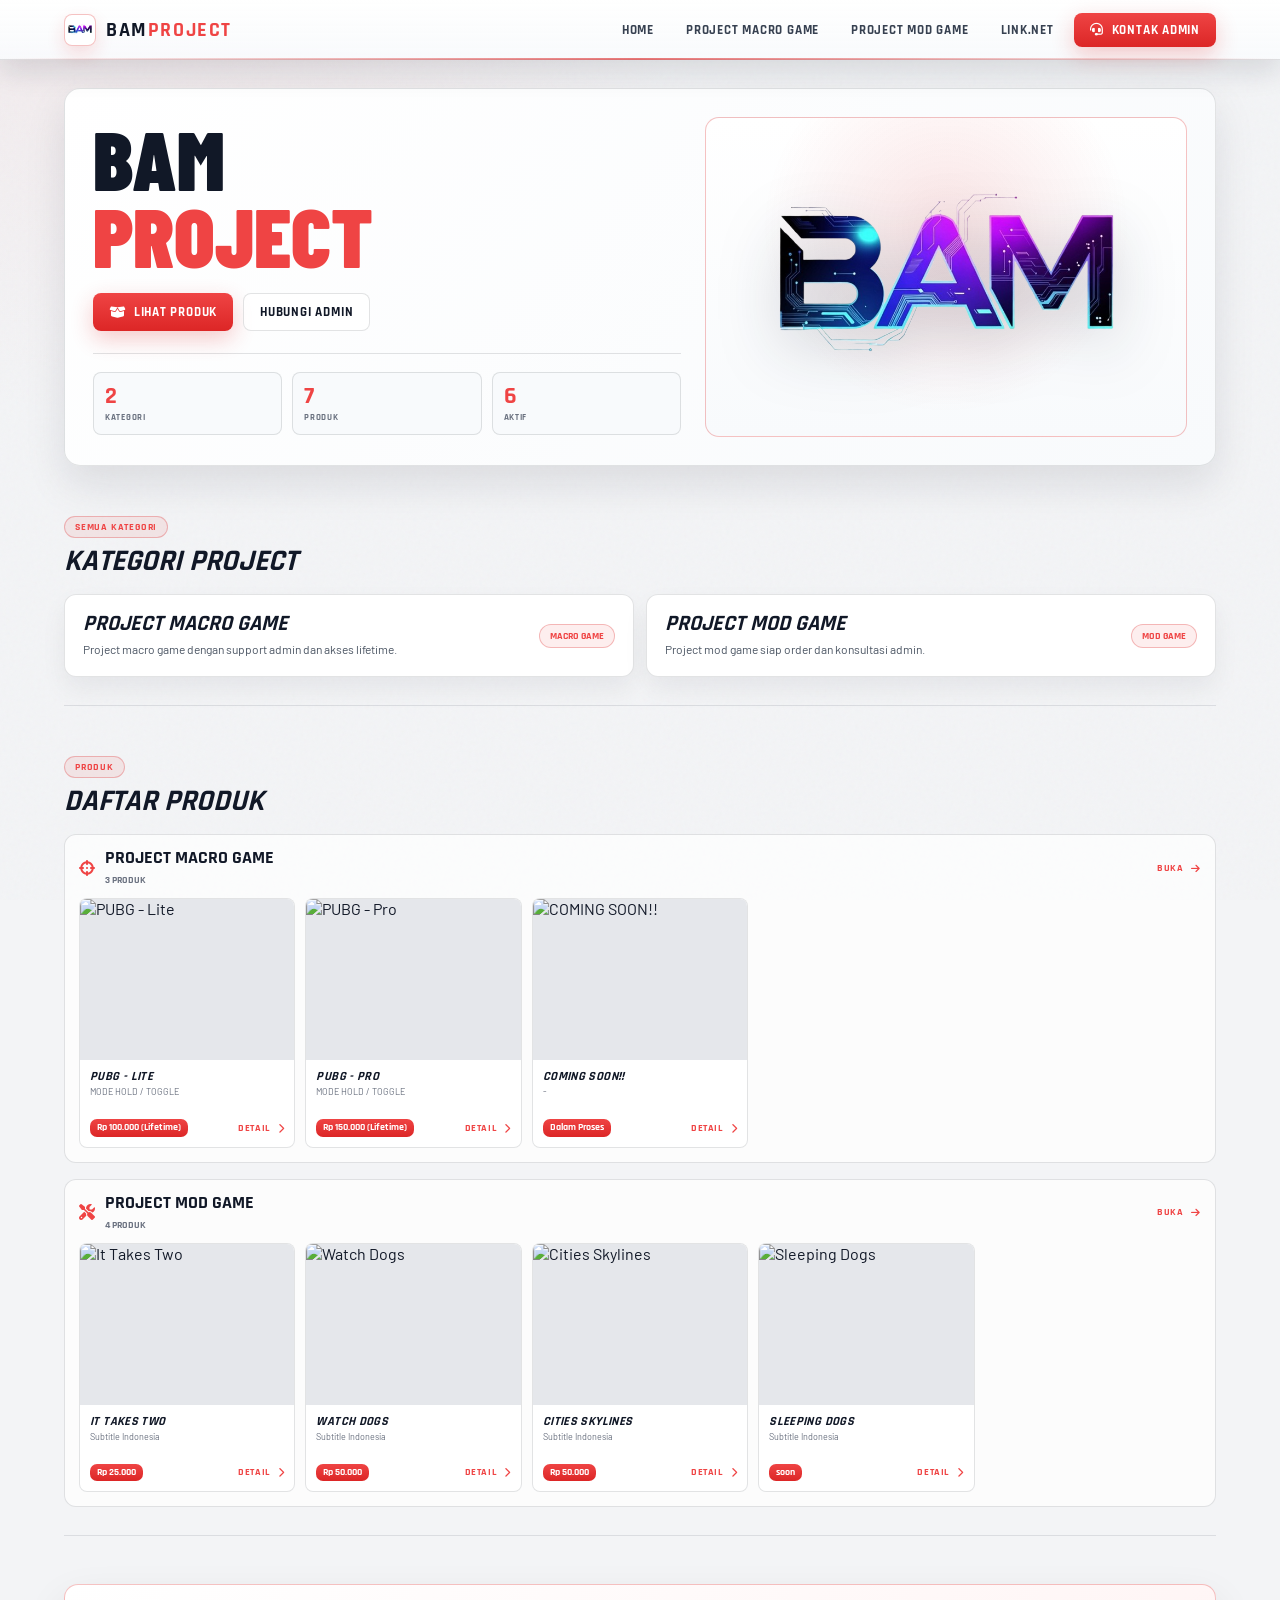
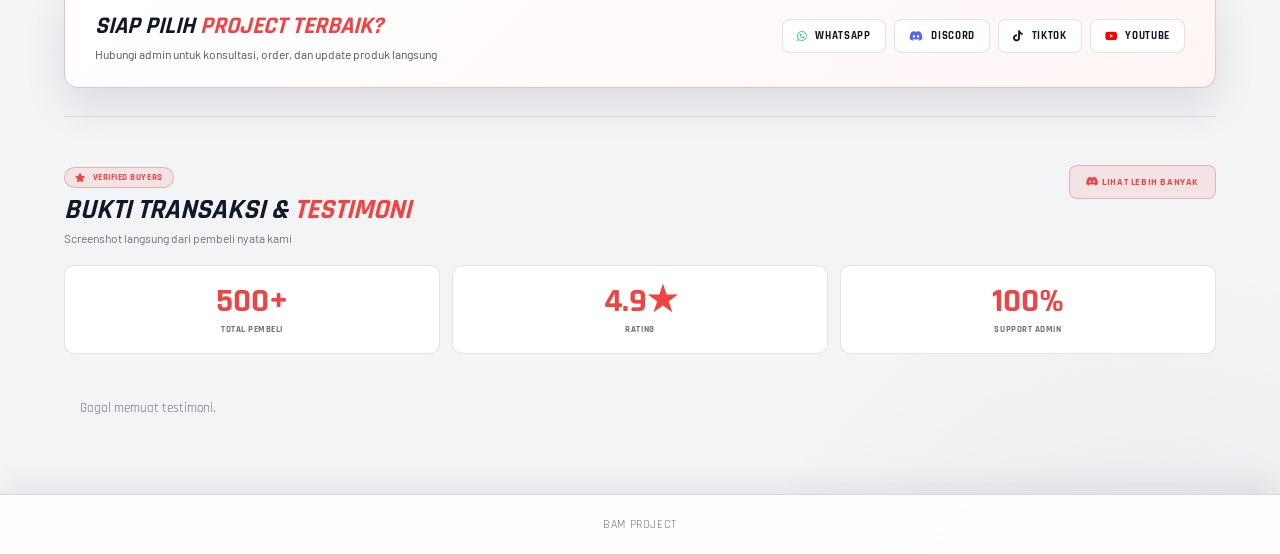
==== commit d31b6440: "Show LINK.NET in home navigation" ====
--- a/index.html
+++ b/index.html
@@ -88,5 +88,6 @@
     <script src="assets/js/categories/mod-game.config.js"></script>
     <script src="assets/js/common.js"></script>
     <script src="assets/js/home.js"></script>
+    <script src="assets/js/linknet-nav.js"></script>
 </body>
 </html>
